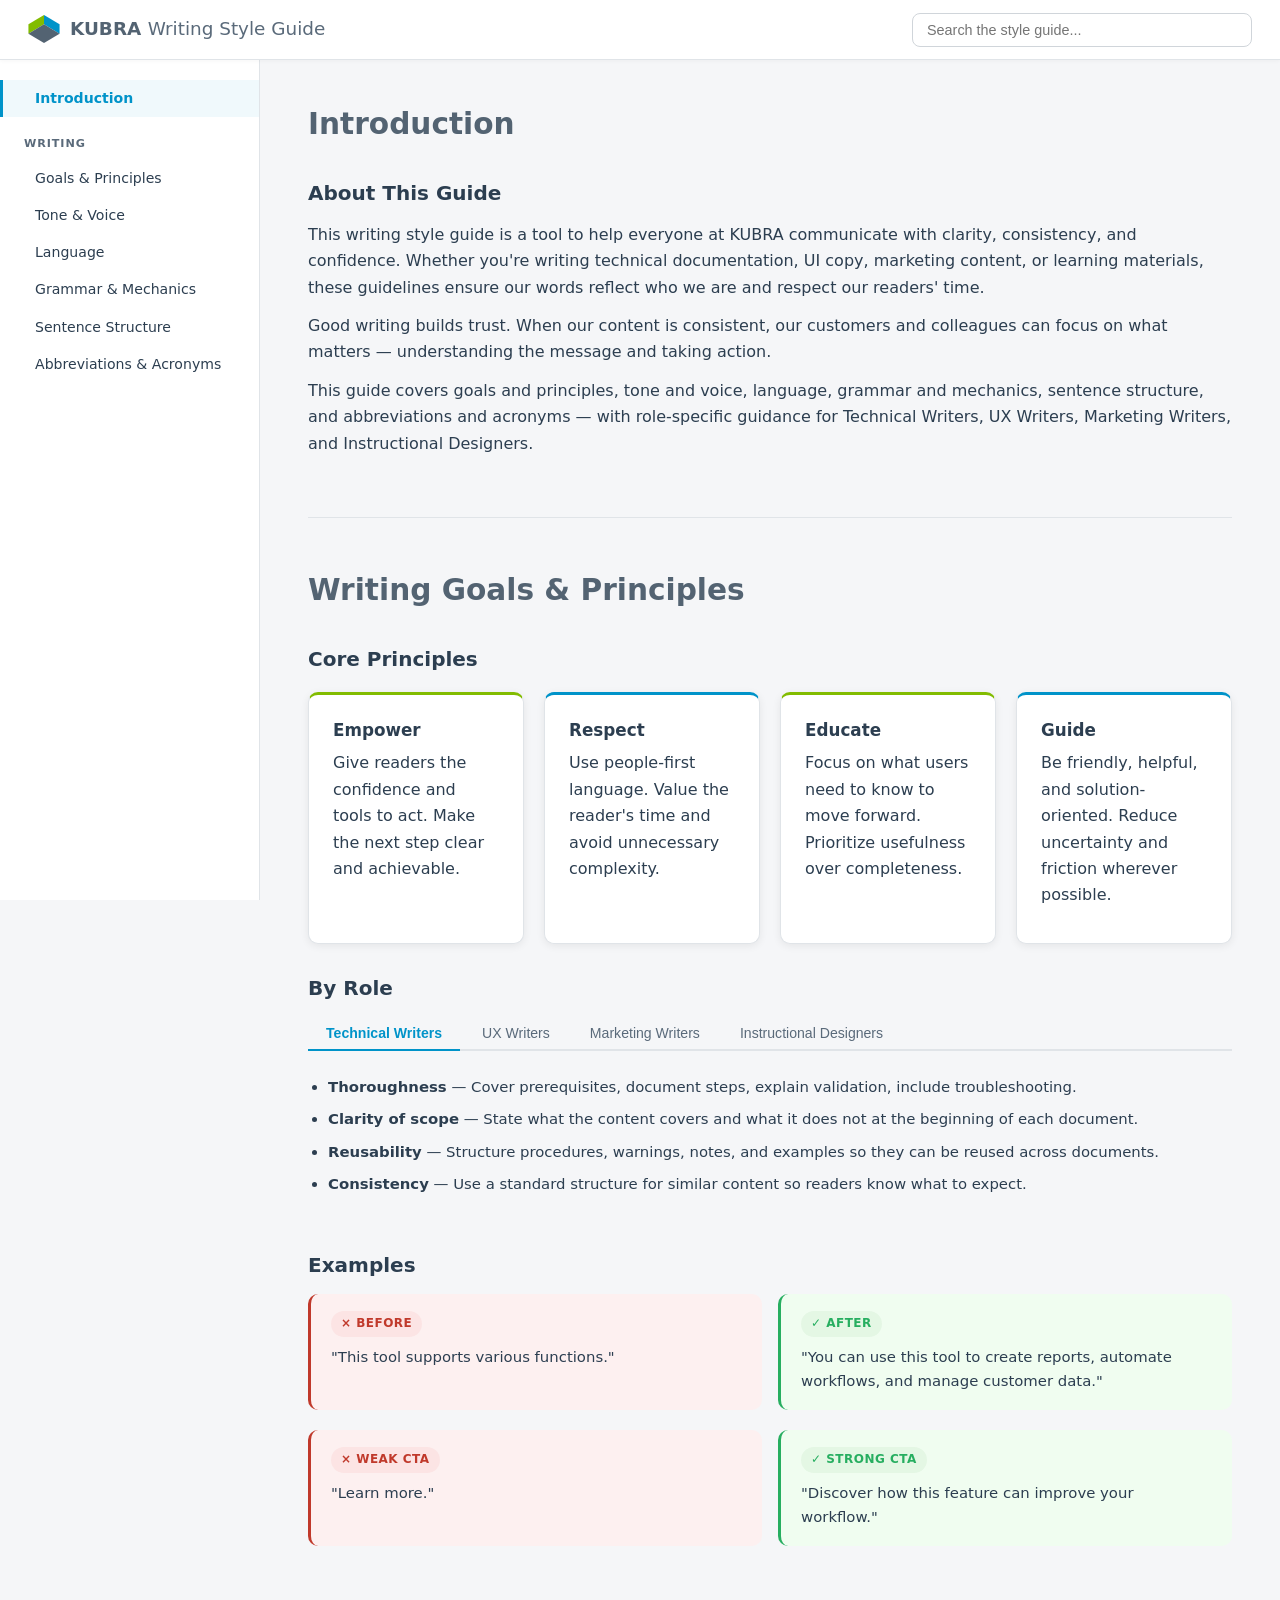
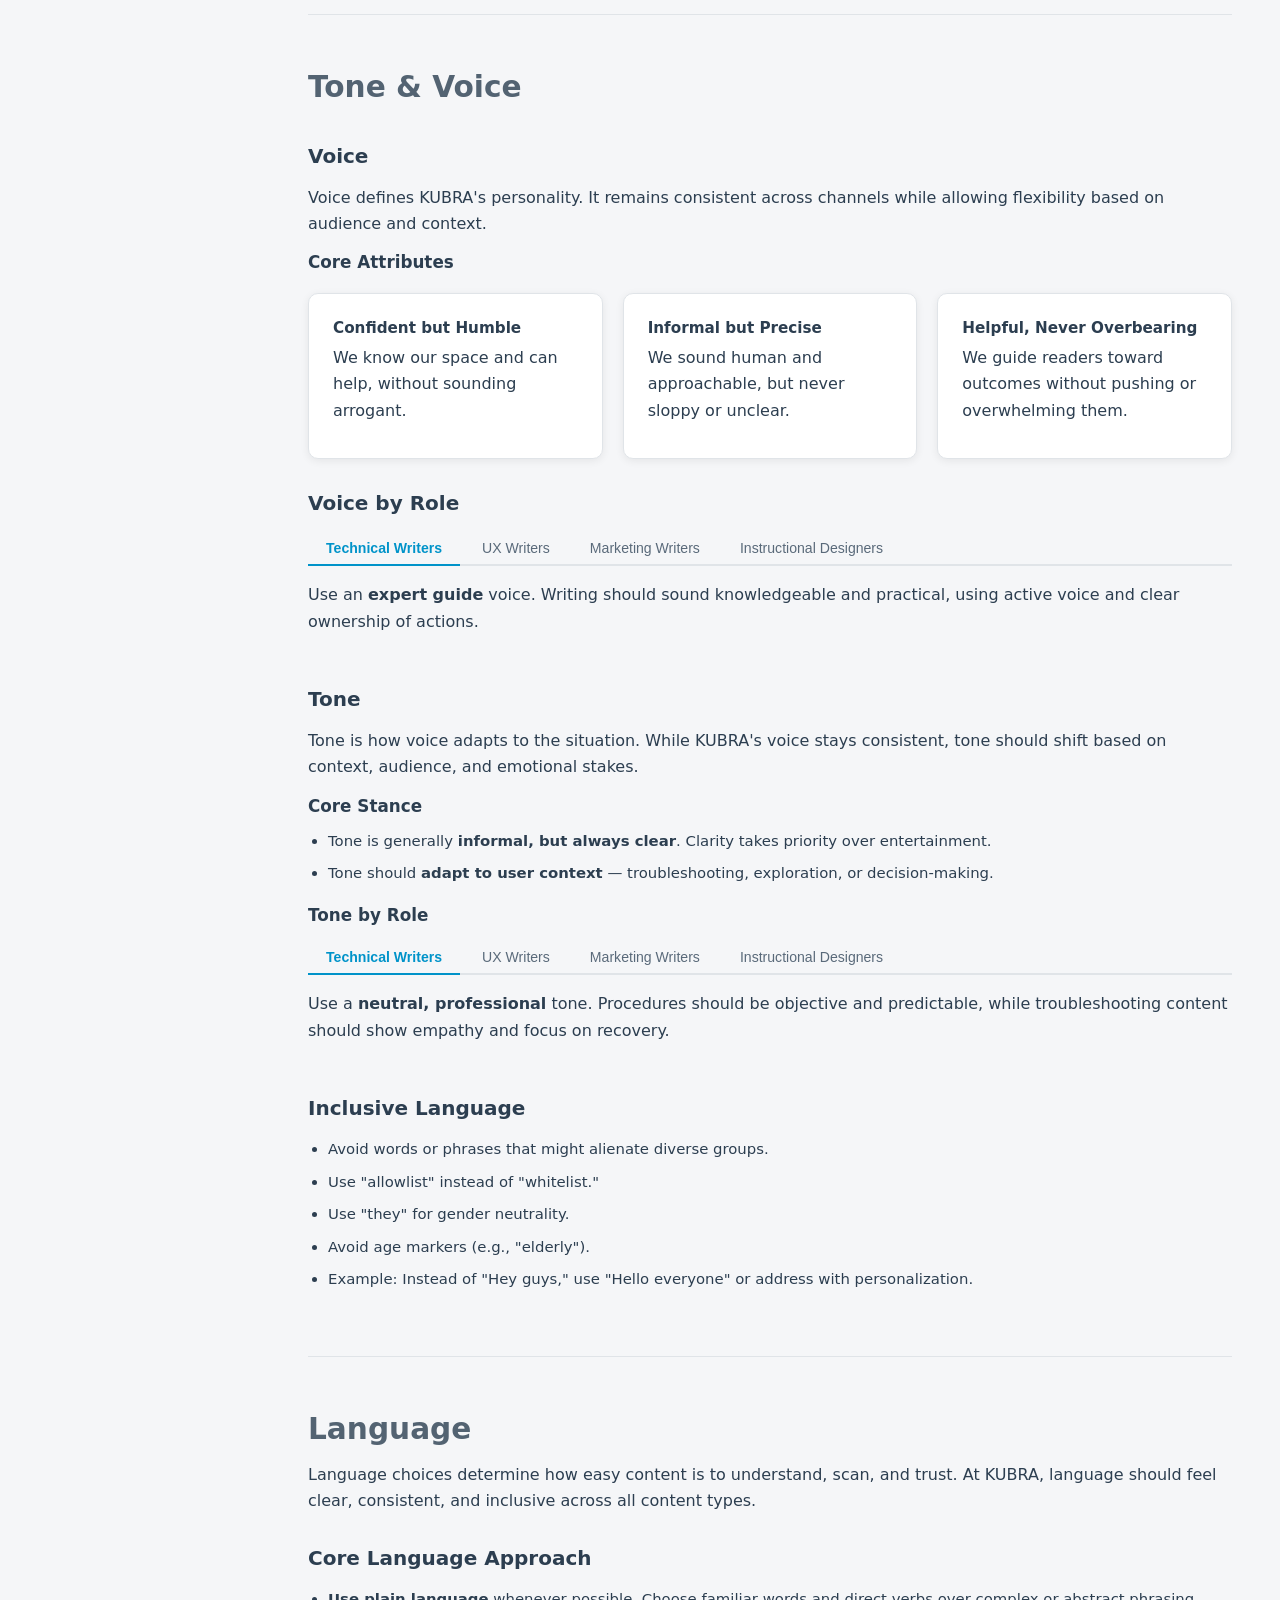
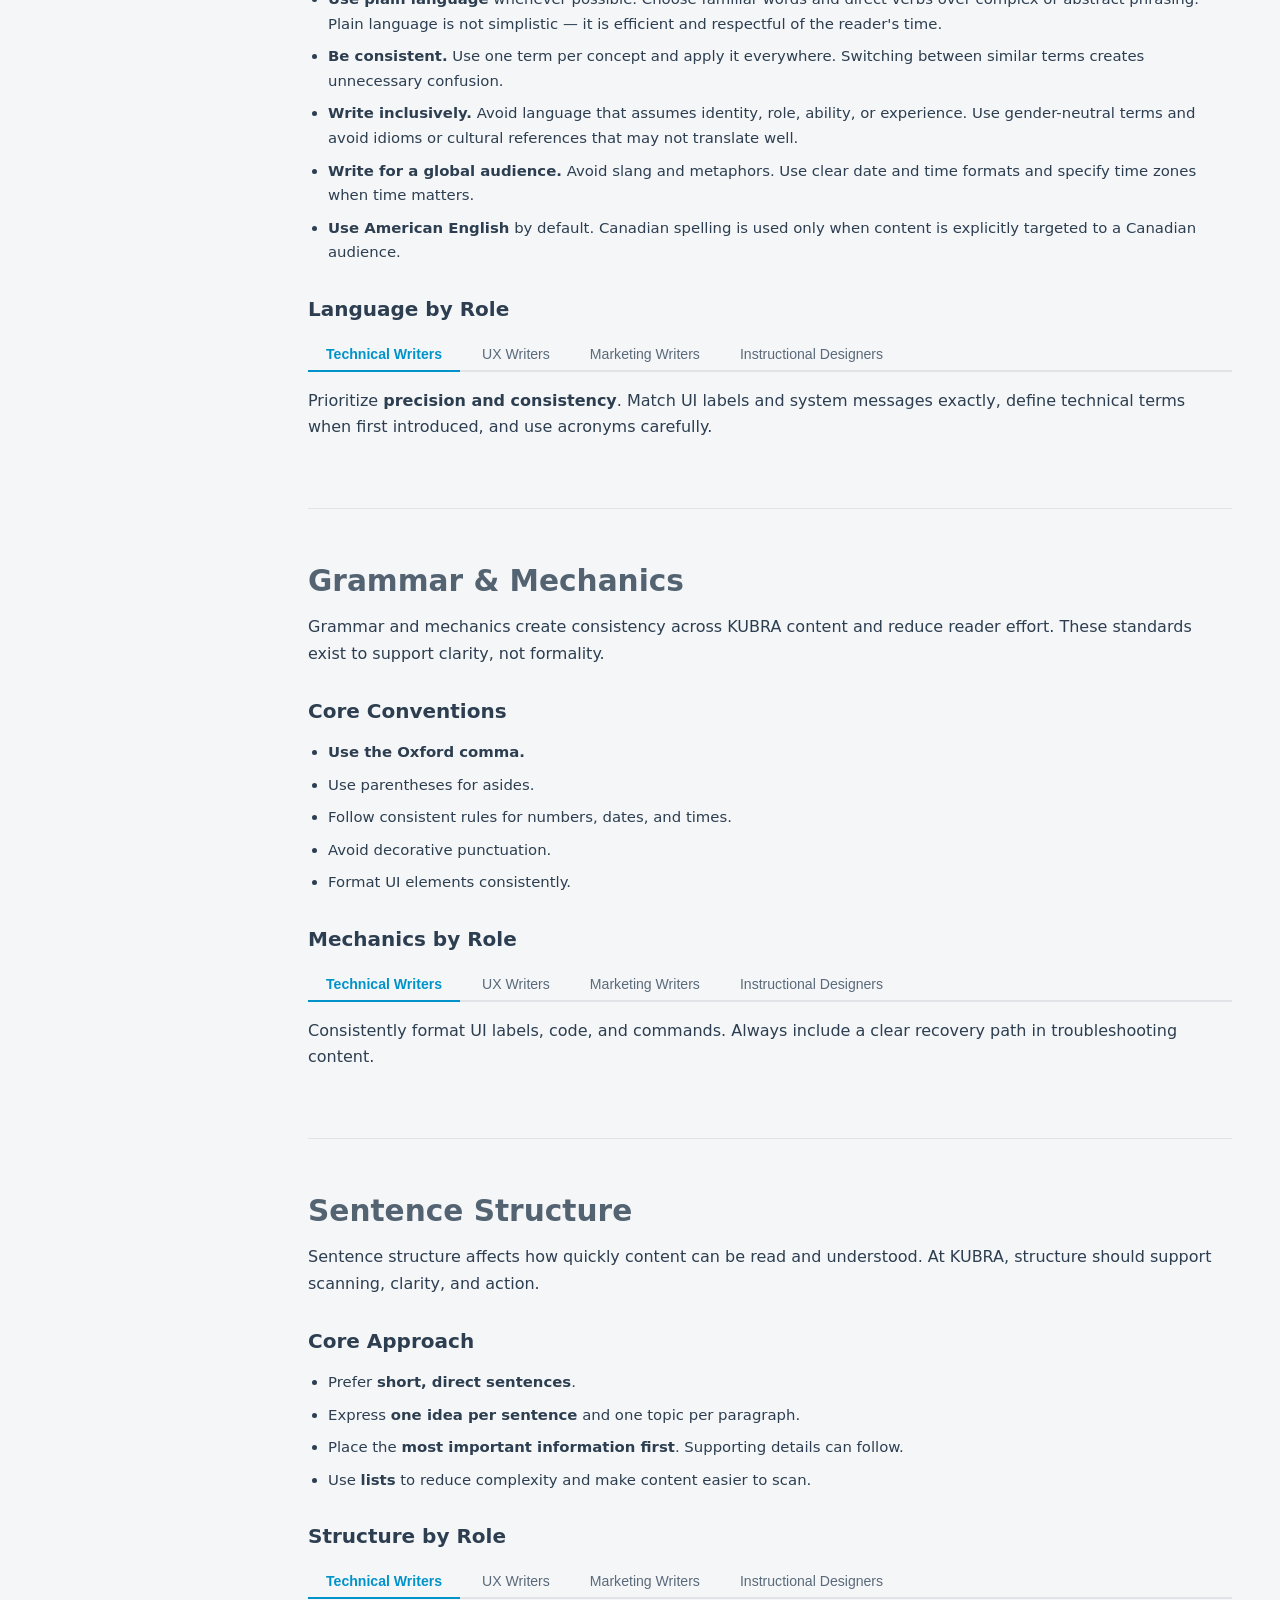
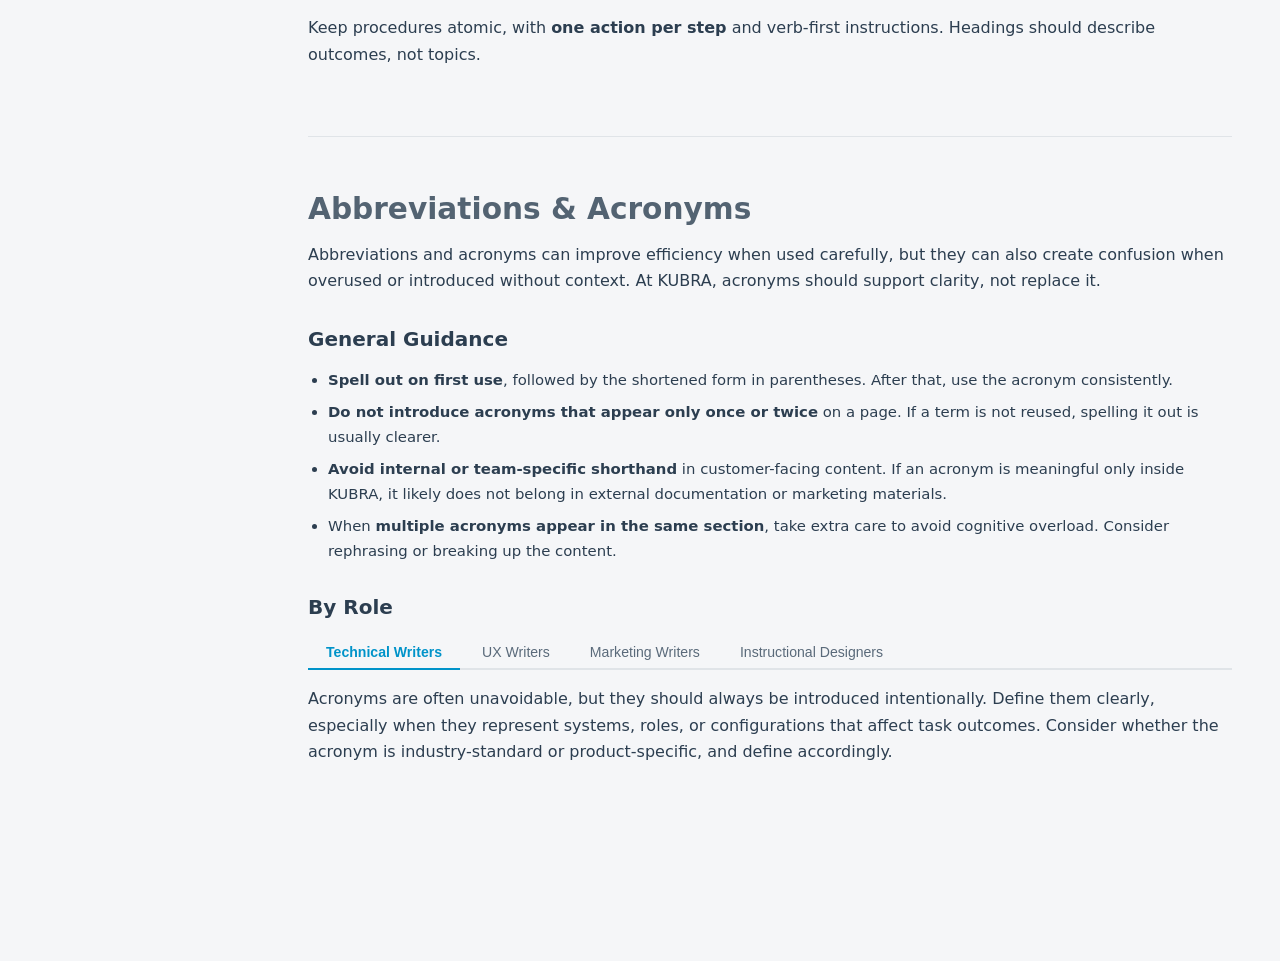
==== index.html @ d46f5bf5 "Rename final_index.html to index.html" ====
<!DOCTYPE html>
<html lang="en">
<head>
  <meta charset="UTF-8" />
  <meta name="viewport" content="width=device-width, initial-scale=1.0" />
  <title>KUBRA Writing Style Guide</title>
  <link rel="stylesheet" href="style.css" />
</head>
<body>
  <header class="top-bar">
    <div class="top-bar__logo">
      <svg viewBox="0 0 40 36" width="32" height="28" aria-hidden="true">
        <polygon points="20,0 0,12 0,24 20,12" fill="#82BC00"/>
        <polygon points="20,0 40,12 40,24 20,12" fill="#0093C9"/>
        <polygon points="20,12 0,24 20,36 40,24" fill="#536372"/>
      </svg>
      <span>KUBRA <em>Writing Style Guide</em></span>
    </div>
    <div class="top-bar__search">
      <input type="text" id="searchInput" placeholder="Search the style guide..." autocomplete="off" />
    </div>
  </header>
  <nav class="sidebar" id="sidebar">
    <ul>
      <li><a href="#introduction" class="nav-link active" data-section="introduction">Introduction</a></li>
      <li>
        <span class="nav-group-label">Writing</span>
        <ul>
          <li><a href="#writing-principles" class="nav-link" data-section="writing-principles">Goals &amp; Principles</a></li>
          <li><a href="#tone-voice" class="nav-link" data-section="tone-voice">Tone &amp; Voice</a></li>
          <li><a href="#language" class="nav-link" data-section="language">Language</a></li>
          <li><a href="#grammar" class="nav-link" data-section="grammar">Grammar &amp; Mechanics</a></li>
          <li><a href="#sentence-structure" class="nav-link" data-section="sentence-structure">Sentence Structure</a></li>
          <li><a href="#abbreviations" class="nav-link" data-section="abbreviations">Abbreviations &amp; Acronyms</a></li>
        </ul>
      </li>
    </ul>
  </nav>
  <main class="content" id="content">
    <section id="introduction" class="section">
      <h1>Introduction</h1>
      <h2>About This Guide</h2>
      <p>This writing style guide is a tool to help everyone at KUBRA communicate with clarity, consistency, and confidence. Whether you're writing technical documentation, UI copy, marketing content, or learning materials, these guidelines ensure our words reflect who we are and respect our readers' time.</p>
      <p>Good writing builds trust. When our content is consistent, our customers and colleagues can focus on what matters — understanding the message and taking action.</p>
      <p>This guide covers goals and principles, tone and voice, language, grammar and mechanics, sentence structure, and abbreviations and acronyms — with role-specific guidance for Technical Writers, UX Writers, Marketing Writers, and Instructional Designers.</p>
    </section>
    <section id="writing-principles" class="section">
      <h1>Writing Goals &amp; Principles</h1>
      <h2>Core Principles</h2>
      <div class="card-row card-row--quad">
        <div class="card card--accent-green"><h3>Empower</h3><p>Give readers the confidence and tools to act. Make the next step clear and achievable.</p></div>
        <div class="card card--accent-blue"><h3>Respect</h3><p>Use people-first language. Value the reader's time and avoid unnecessary complexity.</p></div>
        <div class="card card--accent-green"><h3>Educate</h3><p>Focus on what users need to know to move forward. Prioritize usefulness over completeness.</p></div>
        <div class="card card--accent-blue"><h3>Guide</h3><p>Be friendly, helpful, and solution-oriented. Reduce uncertainty and friction wherever possible.</p></div>
      </div>
      <h2>By Role</h2>
      <div class="role-tabs">
        <button class="role-tab active" data-role="tw-principles">Technical Writers</button>
        <button class="role-tab" data-role="ux-principles">UX Writers</button>
        <button class="role-tab" data-role="mktg-principles">Marketing Writers</button>
        <button class="role-tab" data-role="id-principles">Instructional Designers</button>
      </div>
      <div class="role-content" id="tw-principles"><ul class="styled-list"><li><strong>Thoroughness</strong> — Cover prerequisites, document steps, explain validation, include troubleshooting.</li><li><strong>Clarity of scope</strong> — State what the content covers and what it does not at the beginning of each document.</li><li><strong>Reusability</strong> — Structure procedures, warnings, notes, and examples so they can be reused across documents.</li><li><strong>Consistency</strong> — Use a standard structure for similar content so readers know what to expect.</li></ul></div>
      <div class="role-content hidden" id="ux-principles"><ul class="styled-list"><li><strong>Microcopy focus</strong> — Every label, tooltip, and message should help users understand what to do next.</li><li><strong>Context awareness</strong> — Reflect the current UI state and user progress in system messages.</li><li><strong>Brevity</strong> — Keep copy short and focused, especially in constrained spaces.</li><li><strong>Predictive assistance</strong> — Anticipate common questions and address them before they interrupt the flow.</li></ul></div>
      <div class="role-content hidden" id="mktg-principles"><ul class="styled-list"><li><strong>Benefit-first messaging</strong> — Lead with outcomes and value, not features.</li><li><strong>Audience awareness</strong> — Tailor language to the reader's role, goals, and stage in the journey.</li><li><strong>Credibility</strong> — Support claims with examples, data, or customer outcomes.</li><li><strong>Clear calls to action</strong> — Make the next step obvious and easy to take.</li></ul></div>
      <div class="role-content hidden" id="id-principles"><ul class="styled-list"><li><strong>Learning objectives</strong> — Clearly state what learners will be able to do by the end of a section or module.</li><li><strong>Scaffolded learning</strong> — Introduce concepts gradually and build through guided practice.</li><li><strong>Engagement</strong> — Reinforce learning with activities, scenarios, or reflection.</li><li><strong>Accessibility</strong> — Design content that supports different learning styles and abilities.</li></ul></div>
      <h2>Examples</h2>
      <div class="example-block"><div class="example example--dont"><span class="badge badge--dont">× Before</span><p>"This tool supports various functions."</p></div><div class="example example--do"><span class="badge badge--do">✓ After</span><p>"You can use this tool to create reports, automate workflows, and manage customer data."</p></div></div>
      <div class="example-block"><div class="example example--dont"><span class="badge badge--dont">× Weak CTA</span><p>"Learn more."</p></div><div class="example example--do"><span class="badge badge--do">✓ Strong CTA</span><p>"Discover how this feature can improve your workflow."</p></div></div>
    </section>
    <section id="tone-voice" class="section">
      <h1>Tone &amp; Voice</h1>
      <h2>Voice</h2>
      <p>Voice defines KUBRA's personality. It remains consistent across channels while allowing flexibility based on audience and context.</p>
      <h3>Core Attributes</h3>
      <div class="card-row card-row--triple">
        <div class="card"><h4>Confident but Humble</h4><p>We know our space and can help, without sounding arrogant.</p></div>
        <div class="card"><h4>Informal but Precise</h4><p>We sound human and approachable, but never sloppy or unclear.</p></div>
        <div class="card"><h4>Helpful, Never Overbearing</h4><p>We guide readers toward outcomes without pushing or overwhelming them.</p></div>
      </div>
      <h2>Voice by Role</h2>
      <div class="role-tabs">
        <button class="role-tab active" data-role="tw-voice">Technical Writers</button>
        <button class="role-tab" data-role="ux-voice">UX Writers</button>
        <button class="role-tab" data-role="mktg-voice">Marketing Writers</button>
        <button class="role-tab" data-role="id-voice">Instructional Designers</button>
      </div>
      <div class="role-content" id="tw-voice"><p>Use an <strong>expert guide</strong> voice. Writing should sound knowledgeable and practical, using active voice and clear ownership of actions.</p></div>
      <div class="role-content hidden" id="ux-voice"><p>Act as a <strong>friendly companion</strong> in the interface. Writing should feel conversational, supportive, and focused on helping users move forward.</p></div>
      <div class="role-content hidden" id="mktg-voice"><p>Act as <strong>brand ambassadors</strong>. Writing should reflect KUBRA's energy and confidence while staying grounded in real customer needs and outcomes.</p></div>
      <div class="role-content hidden" id="id-voice"><p>Act as <strong>encouraging coaches</strong>. Writing should build confidence, normalize challenge, and help learners feel capable as they progress.</p></div>
      <h2>Tone</h2>
      <p>Tone is how voice adapts to the situation. While KUBRA's voice stays consistent, tone should shift based on context, audience, and emotional stakes.</p>
      <h3>Core Stance</h3>
      <ul class="styled-list">
        <li>Tone is generally <strong>informal, but always clear</strong>. Clarity takes priority over entertainment.</li>
        <li>Tone should <strong>adapt to user context</strong> — troubleshooting, exploration, or decision-making.</li>
      </ul>
      <h3>Tone by Role</h3>
      <div class="role-tabs">
        <button class="role-tab active" data-role="tw-tone">Technical Writers</button>
        <button class="role-tab" data-role="ux-tone">UX Writers</button>
        <button class="role-tab" data-role="mktg-tone">Marketing Writers</button>
        <button class="role-tab" data-role="id-tone">Instructional Designers</button>
      </div>
      <div class="role-content" id="tw-tone"><p>Use a <strong>neutral, professional</strong> tone. Procedures should be objective and predictable, while troubleshooting content should show empathy and focus on recovery.</p></div>
      <div class="role-content hidden" id="ux-tone"><p>Use a <strong>conversational</strong> tone in normal flows, a <strong>calm and reassuring</strong> tone in error states, and a <strong>brief, positive</strong> tone in success messages.</p></div>
      <div class="role-content hidden" id="mktg-tone"><p>Vary tone by content type. Blogs, social posts, and most emails are <strong>informal and approachable</strong>. White papers are more <strong>formal and focused on thought leadership</strong>. Case studies are <strong>factual and client-approved</strong>. Press releases are <strong>concise, factual, and energetic</strong>.</p></div>
      <div class="role-content hidden" id="id-tone"><p>Use a <strong>supportive and motivational</strong> tone. Learning content should feel encouraging, while assessments should be clear and direct.</p><p><em>Example:</em> "Great start! Let's move on to more advanced techniques."</p></div>
      <h2>Inclusive Language</h2>
      <ul class="styled-list">
        <li>Avoid words or phrases that might alienate diverse groups.</li>
        <li>Use "allowlist" instead of "whitelist."</li>
        <li>Use "they" for gender neutrality.</li>
        <li>Avoid age markers (e.g., "elderly").</li>
        <li>Example: Instead of "Hey guys," use "Hello everyone" or address with personalization.</li>
      </ul>
    </section>
    <section id="language" class="section">
      <h1>Language</h1>
      <p>Language choices determine how easy content is to understand, scan, and trust. At KUBRA, language should feel clear, consistent, and inclusive across all content types.</p>
      <h2>Core Language Approach</h2>
      <ul class="styled-list">
        <li><strong>Use plain language</strong> whenever possible. Choose familiar words and direct verbs over complex or abstract phrasing. Plain language is not simplistic — it is efficient and respectful of the reader's time.</li>
        <li><strong>Be consistent.</strong> Use one term per concept and apply it everywhere. Switching between similar terms creates unnecessary confusion.</li>
        <li><strong>Write inclusively.</strong> Avoid language that assumes identity, role, ability, or experience. Use gender-neutral terms and avoid idioms or cultural references that may not translate well.</li>
        <li><strong>Write for a global audience.</strong> Avoid slang and metaphors. Use clear date and time formats and specify time zones when time matters.</li>
        <li><strong>Use American English</strong> by default. Canadian spelling is used only when content is explicitly targeted to a Canadian audience.</li>
      </ul>
      <h2>Language by Role</h2>
      <div class="role-tabs">
        <button class="role-tab active" data-role="tw-lang">Technical Writers</button>
        <button class="role-tab" data-role="ux-lang">UX Writers</button>
        <button class="role-tab" data-role="mktg-lang">Marketing Writers</button>
        <button class="role-tab" data-role="id-lang">Instructional Designers</button>
      </div>
      <div class="role-content" id="tw-lang"><p>Prioritize <strong>precision and consistency</strong>. Match UI labels and system messages exactly, define technical terms when first introduced, and use acronyms carefully.</p></div>
      <div class="role-content hidden" id="ux-lang"><p>Mirror how users <strong>think and speak</strong>. Use familiar language, clear action verbs, and concise phrasing that supports quick decision-making in the interface.</p></div>
      <div class="role-content hidden" id="mktg-lang"><p>Translate product capabilities into <strong>customer value</strong>. Language should be conversational, accurate, and empathetic — avoiding hype or unsupported claims.</p></div>
      <div class="role-content hidden" id="id-lang"><p>Use <strong>learner-centered language</strong>. Address learners directly, use consistent instructional verbs, and reinforce terminology through repetition and practice.</p></div>
    </section>
    <section id="grammar" class="section">
      <h1>Grammar &amp; Mechanics</h1>
      <p>Grammar and mechanics create consistency across KUBRA content and reduce reader effort. These standards exist to support clarity, not formality.</p>
      <h2>Core Conventions</h2>
      <ul class="styled-list">
        <li><strong>Use the Oxford comma.</strong></li>
        <li>Use parentheses for asides.</li>
        <li>Follow consistent rules for numbers, dates, and times.</li>
        <li>Avoid decorative punctuation.</li>
        <li>Format UI elements consistently.</li>
      </ul>
      <h2>Mechanics by Role</h2>
      <div class="role-tabs">
        <button class="role-tab active" data-role="tw-grammar">Technical Writers</button>
        <button class="role-tab" data-role="ux-grammar">UX Writers</button>
        <button class="role-tab" data-role="mktg-grammar">Marketing Writers</button>
        <button class="role-tab" data-role="id-grammar">Instructional Designers</button>
      </div>
      <div class="role-content" id="tw-grammar"><p>Consistently format UI labels, code, and commands. Always include a clear recovery path in troubleshooting content.</p></div>
      <div class="role-content hidden" id="ux-grammar"><p>Use sentence case for UI text, keep punctuation minimal, and maintain consistent message patterns across similar interactions.</p></div>
      <div class="role-content hidden" id="mktg-grammar"><p>Optimize mechanics for readability and scanning, using numerals and formatting where they improve clarity.</p></div>
      <div class="role-content hidden" id="id-grammar"><p>Use consistent labeling for modules and activities, parallel structure in objectives, and clear, supportive feedback.</p></div>
    </section>
    <section id="sentence-structure" class="section">
      <h1>Sentence Structure</h1>
      <p>Sentence structure affects how quickly content can be read and understood. At KUBRA, structure should support scanning, clarity, and action.</p>
      <h2>Core Approach</h2>
      <ul class="styled-list">
        <li>Prefer <strong>short, direct sentences</strong>.</li>
        <li>Express <strong>one idea per sentence</strong> and one topic per paragraph.</li>
        <li>Place the <strong>most important information first</strong>. Supporting details can follow.</li>
        <li>Use <strong>lists</strong> to reduce complexity and make content easier to scan.</li>
      </ul>
      <h2>Structure by Role</h2>
      <div class="role-tabs">
        <button class="role-tab active" data-role="tw-sentence">Technical Writers</button>
        <button class="role-tab" data-role="ux-sentence">UX Writers</button>
        <button class="role-tab" data-role="mktg-sentence">Marketing Writers</button>
        <button class="role-tab" data-role="id-sentence">Instructional Designers</button>
      </div>
      <div class="role-content" id="tw-sentence"><p>Keep procedures atomic, with <strong>one action per step</strong> and verb-first instructions. Headings should describe outcomes, not topics.</p></div>
      <div class="role-content hidden" id="ux-sentence"><p>Keep labels and messages short. <strong>Sentence fragments are acceptable</strong> when context makes meaning clear.</p></div>
      <div class="role-content hidden" id="mktg-sentence"><p>Favor <strong>short sentences, clear subheadings, and white space</strong>. Dense paragraphs should be avoided.</p></div>
      <div class="role-content hidden" id="id-sentence"><p>Introduce a concept briefly, then move quickly into application. <strong>Instructions and explanations should be clearly separated.</strong></p></div>
    </section>
    <section id="abbreviations" class="section">
      <h1>Abbreviations &amp; Acronyms</h1>
      <p>Abbreviations and acronyms can improve efficiency when used carefully, but they can also create confusion when overused or introduced without context. At KUBRA, acronyms should support clarity, not replace it.</p>
      <h2>General Guidance</h2>
      <ul class="styled-list">
        <li><strong>Spell out on first use</strong>, followed by the shortened form in parentheses. After that, use the acronym consistently.</li>
        <li><strong>Do not introduce acronyms that appear only once or twice</strong> on a page. If a term is not reused, spelling it out is usually clearer.</li>
        <li><strong>Avoid internal or team-specific shorthand</strong> in customer-facing content. If an acronym is meaningful only inside KUBRA, it likely does not belong in external documentation or marketing materials.</li>
        <li>When <strong>multiple acronyms appear in the same section</strong>, take extra care to avoid cognitive overload. Consider rephrasing or breaking up the content.</li>
      </ul>
      <h2>By Role</h2>
      <div class="role-tabs">
        <button class="role-tab active" data-role="tw-abbr">Technical Writers</button>
        <button class="role-tab" data-role="ux-abbr">UX Writers</button>
        <button class="role-tab" data-role="mktg-abbr">Marketing Writers</button>
        <button class="role-tab" data-role="id-abbr">Instructional Designers</button>
      </div>
      <div class="role-content" id="tw-abbr"><p>Acronyms are often unavoidable, but they should always be introduced intentionally. Define them clearly, especially when they represent systems, roles, or configurations that affect task outcomes. Consider whether the acronym is industry-standard or product-specific, and define accordingly.</p></div>
      <div class="role-content hidden" id="ux-abbr"><p>Avoid acronyms in UI text whenever possible. Short interface copy should prioritize immediate understanding. Acronyms may be appropriate in tables, advanced settings, or constrained spaces only when the audience is familiar with them.</p></div>
      <div class="role-content hidden" id="mktg-abbr"><p>Use acronyms sparingly and only when they are well known to the intended audience. When in doubt, spell it out. Acronyms should never make messaging feel exclusive or overly technical.</p></div>
      <div class="role-content hidden" id="id-abbr"><p>Introduce acronyms early in a course and reinforce them consistently. Avoid introducing multiple new acronyms at once. If learners must remember an acronym, ensure it is reused in activities and assessments.</p></div>
    </section>
    <div id="noResults" class="no-results hidden">
      <svg width="48" height="48" viewBox="0 0 24 24" fill="none" stroke="#536372" stroke-width="1.5"><circle cx="11" cy="11" r="8"/><line x1="21" y1="21" x2="16.65" y2="16.65"/></svg>
      <p>No sections match your search. Try a different keyword.</p>
    </div>
  </main>
  <button class="back-to-top" id="backToTop" title="Back to top" aria-label="Back to top">↑</button>
  <script src="script.js"></script>
</body>
</html>
---- style.css ----
/* ===================================================
   KUBRA Style Guide — style.css
   =================================================== */

/* ---------- Reset & Base ---------- */
*, *::before, *::after { box-sizing: border-box; margin: 0; padding: 0; }

:root {
  --green:  #82BC00;
  --blue:   #0093C9;
  --gray:   #536372;
  --orange: #EF7622;
  --yellow: #FFC627;
  --lt-gray:#CAC8C8;
  --bg:     #f5f6f8;
  --card-bg:#ffffff;
  --text:   #2c3e50;
  --text-light: #5a6a7a;
  --sidebar-w: 260px;
  --topbar-h:  60px;
  --radius: 10px;
  --shadow: 0 2px 8px rgba(0,0,0,.07);
  --transition: .25s ease;
}

html { scroll-behavior: smooth; scroll-padding-top: calc(var(--topbar-h) + 24px); }

body {
  font-family: 'Segoe UI', system-ui, -apple-system, Arial, sans-serif;
  color: var(--text);
  background: var(--bg);
  line-height: 1.65;
  -webkit-font-smoothing: antialiased;
}

a { color: var(--blue); text-decoration: none; }
a:hover { text-decoration: underline; }

/* ---------- Top Bar ---------- */
.top-bar {
  position: fixed; top: 0; left: 0; right: 0;
  height: var(--topbar-h);
  background: #fff;
  display: flex; align-items: center; justify-content: space-between;
  padding: 0 28px;
  border-bottom: 1px solid #e0e4e8;
  z-index: 100;
  box-shadow: 0 1px 4px rgba(0,0,0,.04);
}

.top-bar__logo {
  display: flex; align-items: center; gap: 10px;
  font-size: 1.15rem; font-weight: 600; color: var(--gray);
  white-space: nowrap;
}
.top-bar__logo em { font-style: normal; font-weight: 400; color: var(--text-light); }
.top-bar__logo svg { flex-shrink: 0; }

.top-bar__search { max-width: 340px; width: 100%; }
.top-bar__search input {
  width: 100%; padding: 8px 14px;
  border: 1px solid #d0d5da; border-radius: 8px;
  font-size: .9rem; outline: none;
  transition: border-color var(--transition), box-shadow var(--transition);
}
.top-bar__search input:focus {
  border-color: var(--blue);
  box-shadow: 0 0 0 3px rgba(0,147,201,.15);
}

/* ---------- Sidebar ---------- */
.sidebar {
  position: fixed; top: var(--topbar-h); left: 0; bottom: 0;
  width: var(--sidebar-w);
  background: #fff;
  border-right: 1px solid #e0e4e8;
  overflow-y: auto;
  padding: 20px 0;
  z-index: 90;
}

.sidebar ul { list-style: none; }
.sidebar > ul > li { margin-bottom: 4px; }

.nav-group-label {
  display: block;
  padding: 14px 24px 6px;
  font-size: .7rem; font-weight: 700;
  text-transform: uppercase; letter-spacing: .08em;
  color: var(--text-light);
}

.nav-link {
  display: block;
  padding: 7px 24px 7px 32px;
  font-size: .88rem;
  color: var(--text);
  border-left: 3px solid transparent;
  transition: background var(--transition), border-color var(--transition), color var(--transition);
}
.nav-link:hover { background: #f0f2f5; text-decoration: none; }
.nav-link.active {
  color: var(--blue);
  border-left-color: var(--blue);
  background: rgba(0,147,201,.06);
  font-weight: 600;
}

/* ---------- Main Content ---------- */
.content {
  margin-left: var(--sidebar-w);
  margin-top: var(--topbar-h);
  padding: 40px 48px 80px;
  max-width: 1060px;
}

.section {
  padding-bottom: 48px;
  margin-bottom: 48px;
  border-bottom: 1px solid #e0e4e8;
  animation: fadeUp .4s ease both;
}
.section:last-of-type { border-bottom: none; }

@keyframes fadeUp {
  from { opacity: 0; transform: translateY(12px); }
  to   { opacity: 1; transform: translateY(0); }
}

h1 { font-size: 1.85rem; font-weight: 700; margin-bottom: 8px; color: var(--gray); }
h2 { font-size: 1.25rem; font-weight: 600; margin: 28px 0 12px; color: var(--text); }
h3 { font-size: 1.05rem; font-weight: 600; margin-bottom: 6px; }
h4 { font-size: .95rem; font-weight: 600; margin-bottom: 4px; }
p  { margin-bottom: 12px; }

/* ---------- Cards ---------- */
.card-row {
  display: grid;
  grid-template-columns: repeat(2, 1fr);
  gap: 20px;
  margin: 16px 0 24px;
}
.card-row--triple { grid-template-columns: repeat(3, 1fr); }
.card-row--quad   { grid-template-columns: repeat(4, 1fr); }

.card {
  background: var(--card-bg);
  border: 1px solid #e0e4e8;
  border-radius: var(--radius);
  padding: 22px 24px;
  box-shadow: var(--shadow);
  transition: transform var(--transition), box-shadow var(--transition);
}
.card:hover { transform: translateY(-2px); box-shadow: 0 6px 18px rgba(0,0,0,.09); }

.card--accent-green { border-top: 3px solid var(--green); }
.card--accent-blue  { border-top: 3px solid var(--blue); }

/* ---------- Swatch Strip ---------- */
.swatch-strip { display: flex; gap: 6px; margin-bottom: 12px; }
.swatch {
  width: 28px; height: 28px;
  border-radius: 6px;
  display: inline-block;
}

/* ---------- Color Palette ---------- */
.color-grid {
  display: grid;
  grid-template-columns: repeat(3, 1fr);
  gap: 20px;
  margin: 16px 0 24px;
}
.color-card {
  border-radius: var(--radius);
  padding: 24px;
  color: #fff;
  min-height: 170px;
  display: flex; flex-direction: column; justify-content: space-between;
  box-shadow: var(--shadow);
  transition: transform var(--transition);
}
.color-card:hover { transform: translateY(-2px); }
.color-card__name { font-size: 1.1rem; font-weight: 700; margin-bottom: 12px; }
.color-card__details { display: flex; flex-direction: column; gap: 2px; font-size: .82rem; opacity: .92; }

/* ---------- Do / Don't ---------- */
.do-dont-grid {
  display: grid;
  grid-template-columns: repeat(3, 1fr);
  gap: 16px;
  margin: 16px 0;
}
.dont-card {
  background: #fff;
  border: 1px solid #e0e4e8;
  border-radius: var(--radius);
  padding: 18px 20px;
  box-shadow: var(--shadow);
}
.dont-card p { margin: 8px 0 0; font-size: .92rem; }

/* ---------- Badges ---------- */
.badge {
  display: inline-block;
  padding: 3px 10px;
  border-radius: 20px;
  font-size: .75rem;
  font-weight: 700;
  text-transform: uppercase;
  letter-spacing: .04em;
}
.badge--dont    { background: #fce4e4; color: #c0392b; }
.badge--do      { background: #e4f7e4; color: #27ae60; }
.badge--primary { background: var(--green); color: #fff; }
.badge--secondary { background: var(--blue); color: #fff; }

/* ---------- Example Blocks ---------- */
.example-block {
  display: grid;
  grid-template-columns: 1fr 1fr;
  gap: 16px;
  margin: 12px 0 20px;
}
.example {
  padding: 16px 20px;
  border-radius: var(--radius);
  font-size: .93rem;
}
.example--dont { background: #fdf0f0; border-left: 3px solid #c0392b; }
.example--do   { background: #f0fdf0; border-left: 3px solid #27ae60; }
.example p { margin: 8px 0 0; }

/* ---------- Role Tabs ---------- */
.role-tabs {
  display: flex; gap: 4px;
  margin: 12px 0 0;
  border-bottom: 2px solid #e0e4e8;
  padding-bottom: 0;
}
.role-tab {
  padding: 8px 18px;
  border: none;
  background: none;
  font-size: .88rem;
  font-weight: 500;
  color: var(--text-light);
  cursor: pointer;
  border-bottom: 2px solid transparent;
  margin-bottom: -2px;
  transition: color var(--transition), border-color var(--transition);
}
.role-tab:hover { color: var(--blue); }
.role-tab.active {
  color: var(--blue);
  border-bottom-color: var(--blue);
  font-weight: 600;
}

.role-content {
  padding: 16px 0 8px;
  animation: fadeUp .3s ease both;
}
.role-content.hidden { display: none; }

/* ---------- Callouts ---------- */
.callout {
  padding: 16px 20px;
  border-radius: var(--radius);
  margin: 16px 0;
  font-size: .93rem;
}
.callout--warning { background: #fff8e1; border-left: 4px solid var(--orange); }
.callout--info    { background: #e8f4fd; border-left: 4px solid var(--blue); }

/* ---------- Styled List ---------- */
.styled-list { padding-left: 20px; margin: 8px 0 16px; }
.styled-list li { margin-bottom: 8px; font-size: .93rem; }

/* ---------- Big Number ---------- */
.big-number { font-size: 2.4rem; font-weight: 700; color: var(--blue); margin: 8px 0; }

/* ---------- Font Sample ---------- */
.font-sample {
  font-size: .85rem;
  line-height: 1.5;
  color: var(--text-light);
  letter-spacing: .02em;
  margin-bottom: 14px;
}

/* ---------- No Results ---------- */
.no-results {
  text-align: center;
  padding: 60px 20px;
  color: var(--text-light);
}
.no-results svg { margin-bottom: 12px; opacity: .5; }
.no-results.hidden { display: none; }

/* ---------- Back to Top ---------- */
.back-to-top {
  position: fixed; bottom: 28px; right: 28px;
  width: 44px; height: 44px;
  border-radius: 50%;
  border: none;
  background: var(--blue);
  color: #fff;
  font-size: 1.3rem;
  cursor: pointer;
  box-shadow: 0 4px 12px rgba(0,0,0,.15);
  opacity: 0; pointer-events: none;
  transition: opacity var(--transition), transform var(--transition);
  z-index: 80;
}
.back-to-top.visible { opacity: 1; pointer-events: auto; }
.back-to-top:hover { transform: translateY(-2px); }

/* ---------- Responsive ---------- */
@media (max-width: 1100px) {
  .card-row--quad { grid-template-columns: repeat(2, 1fr); }
  .do-dont-grid   { grid-template-columns: repeat(2, 1fr); }
}

@media (max-width: 860px) {
  .sidebar { display: none; }
  .content { margin-left: 0; padding: 28px 20px 60px; }
  .card-row, .card-row--triple, .card-row--quad { grid-template-columns: 1fr; }
  .color-grid { grid-template-columns: 1fr 1fr; }
  .do-dont-grid { grid-template-columns: 1fr; }
  .example-block { grid-template-columns: 1fr; }
}

@media (max-width: 520px) {
  .top-bar { padding: 0 14px; }
  .top-bar__logo span { font-size: .95rem; }
  .color-grid { grid-template-columns: 1fr; }
}
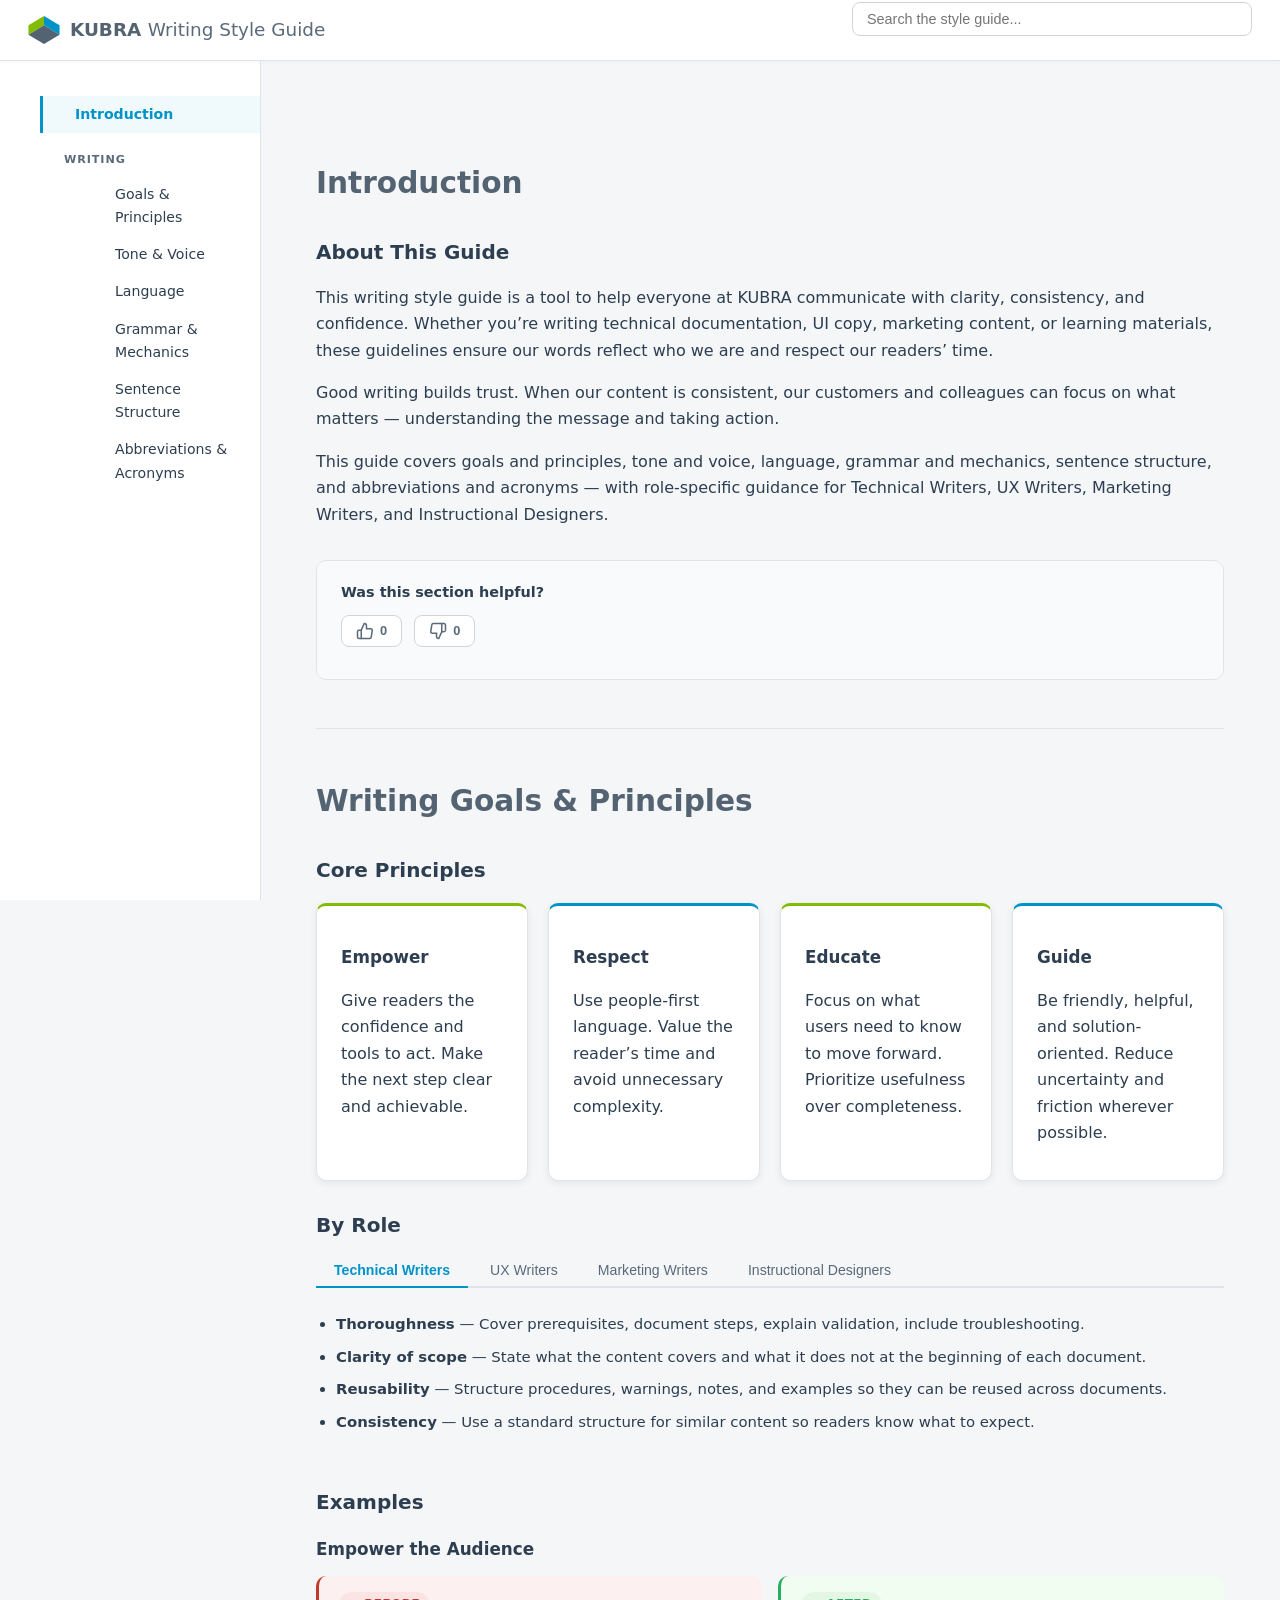
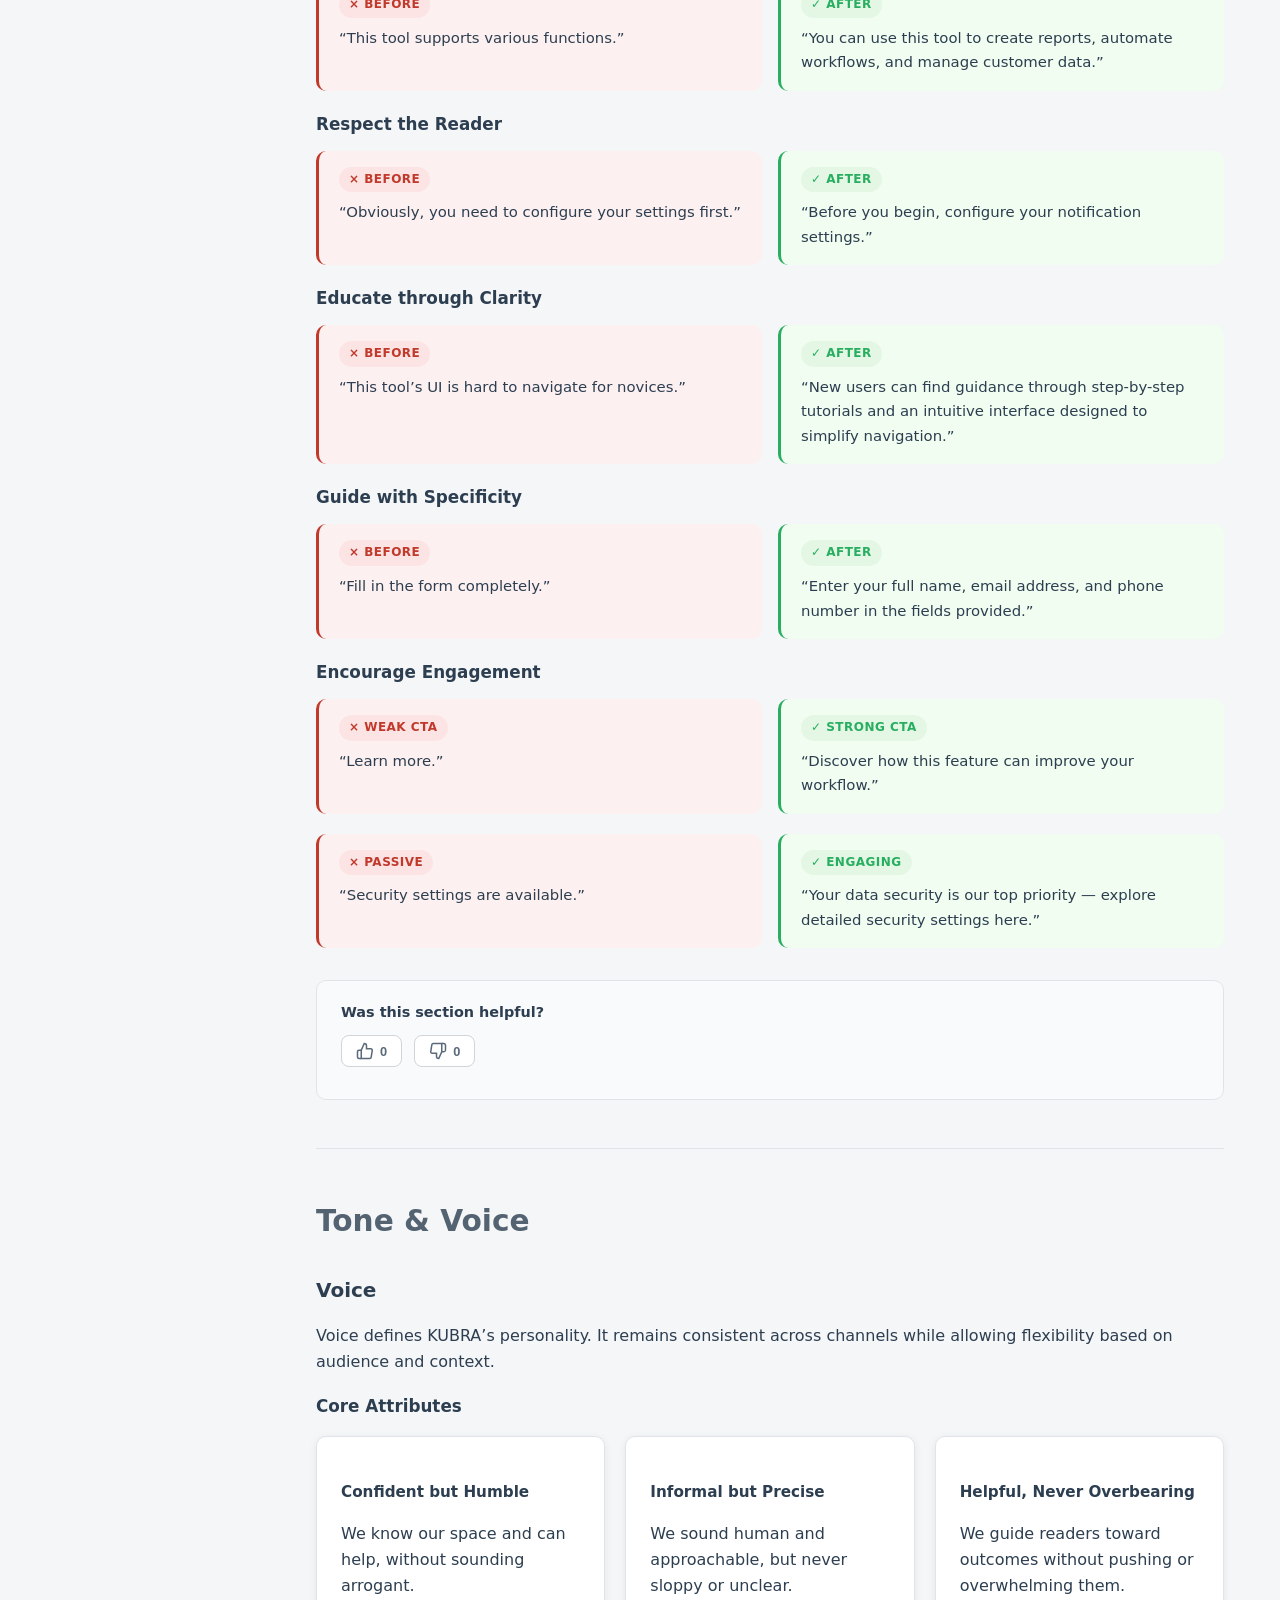
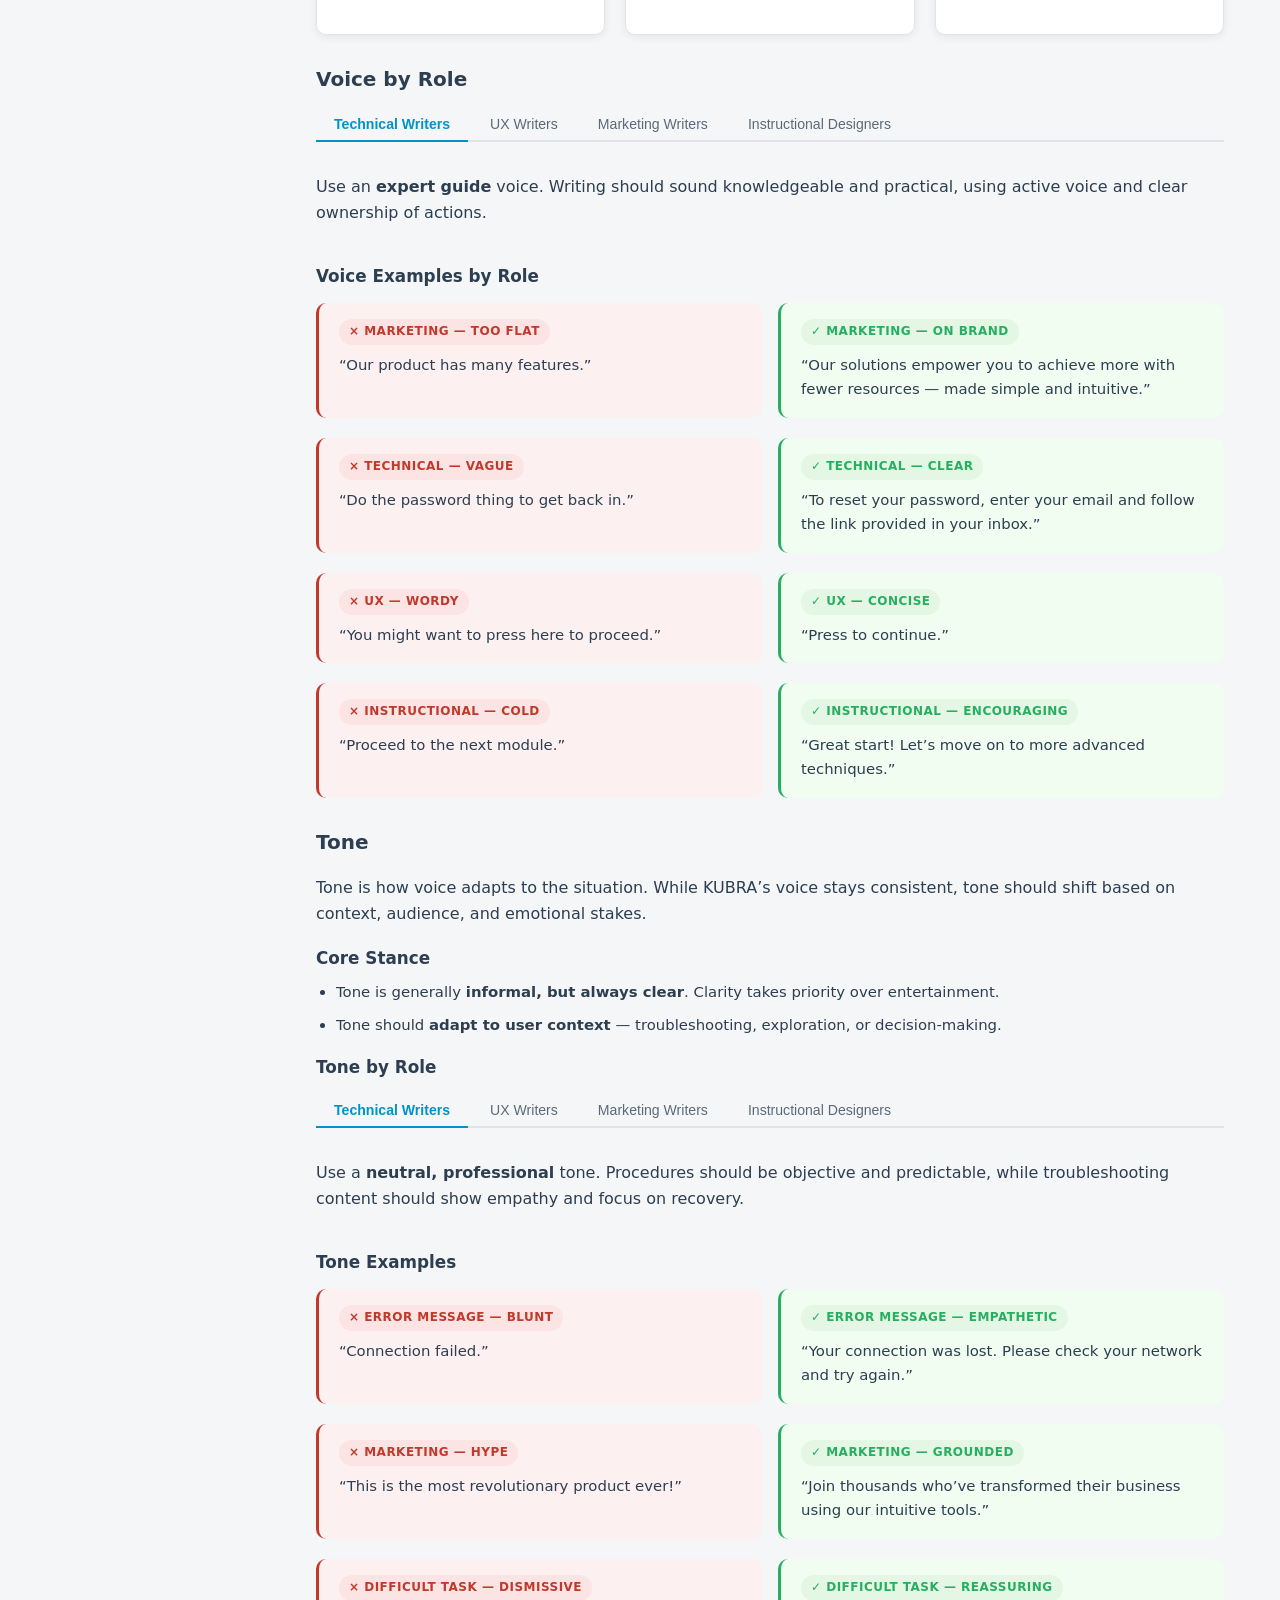
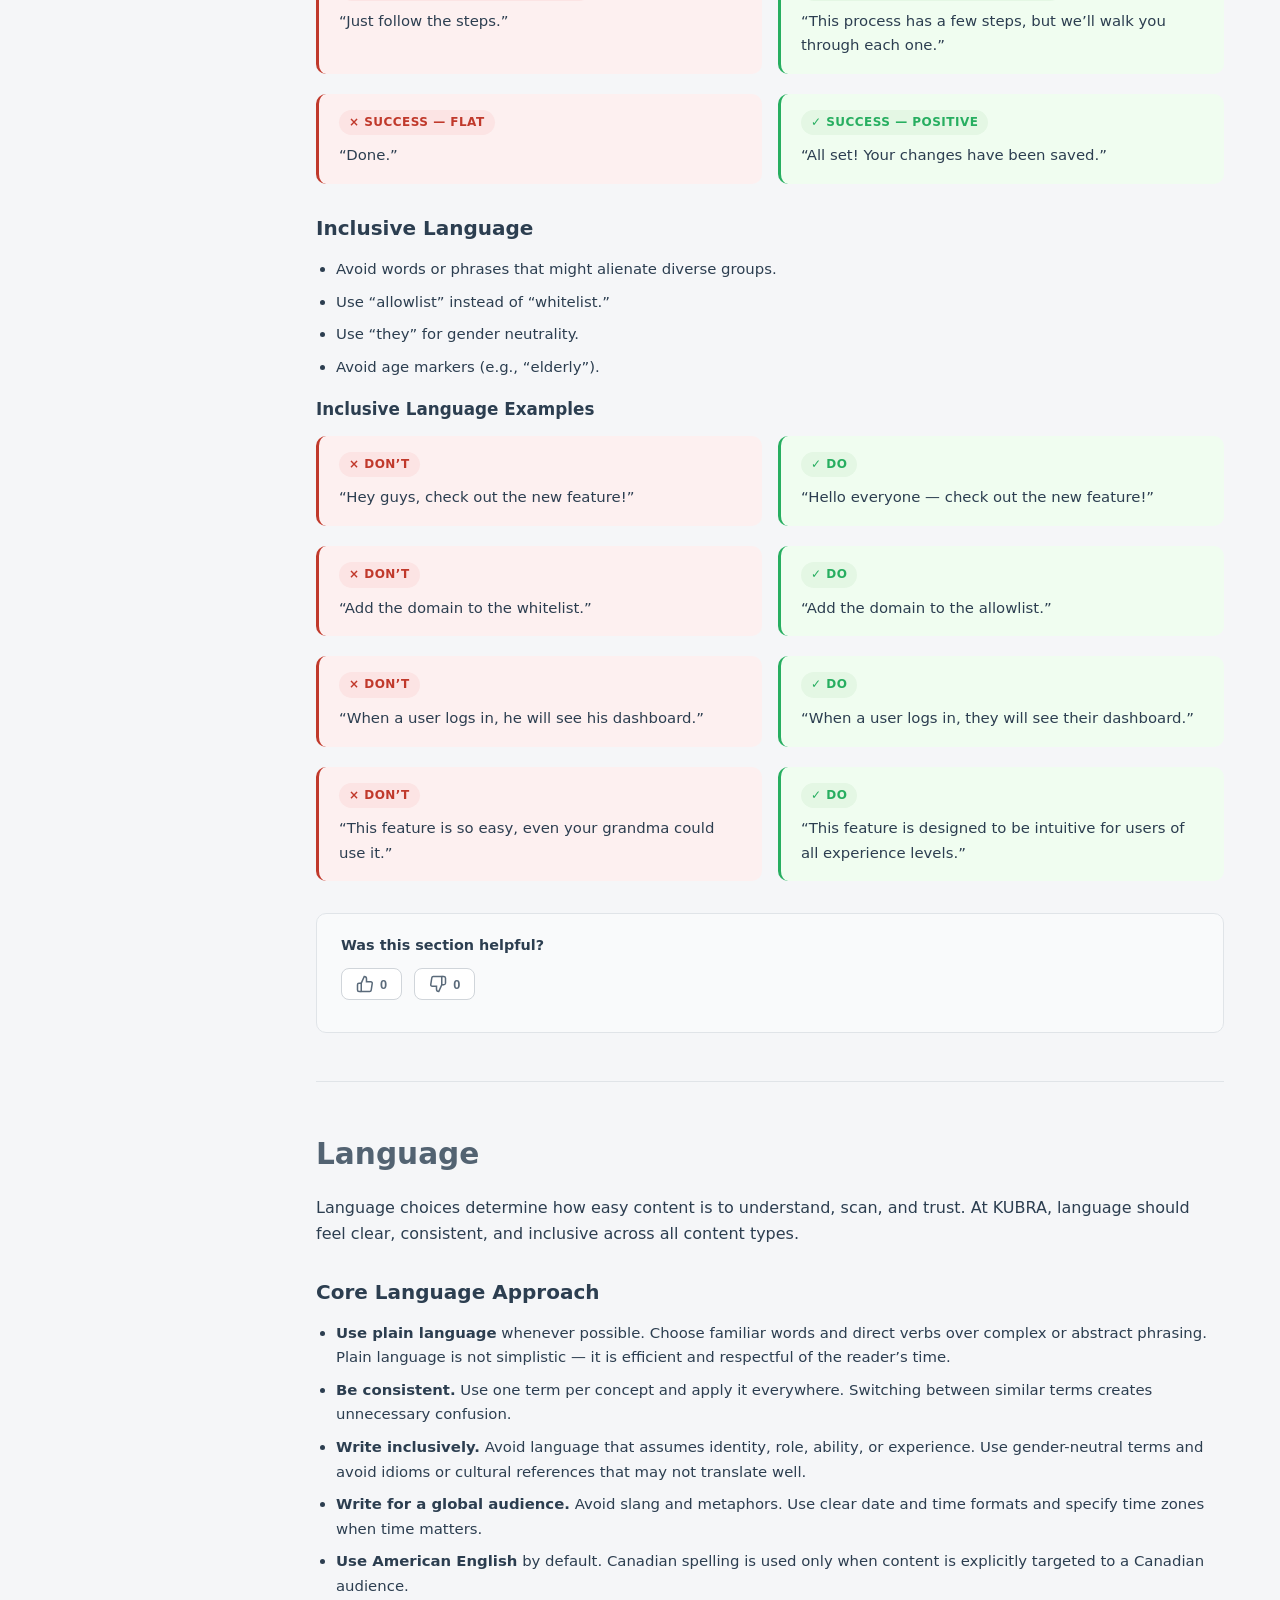
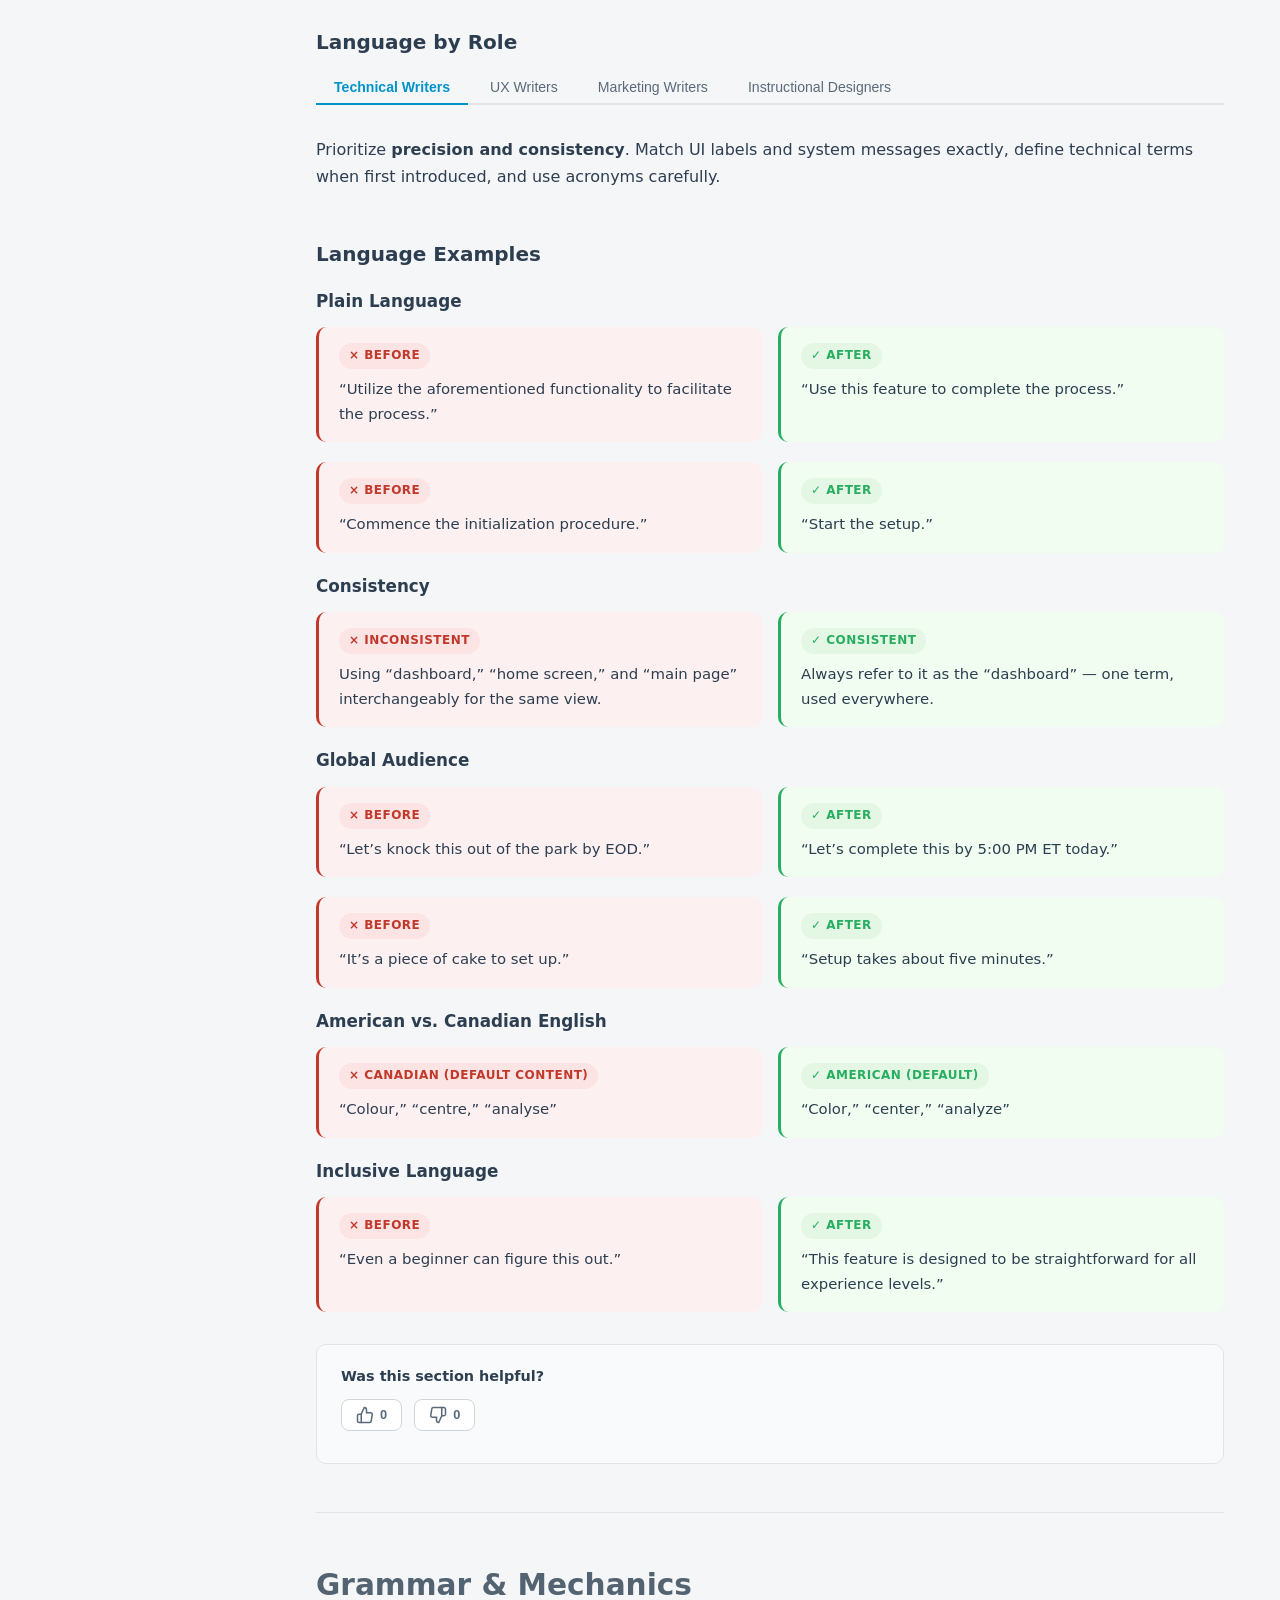
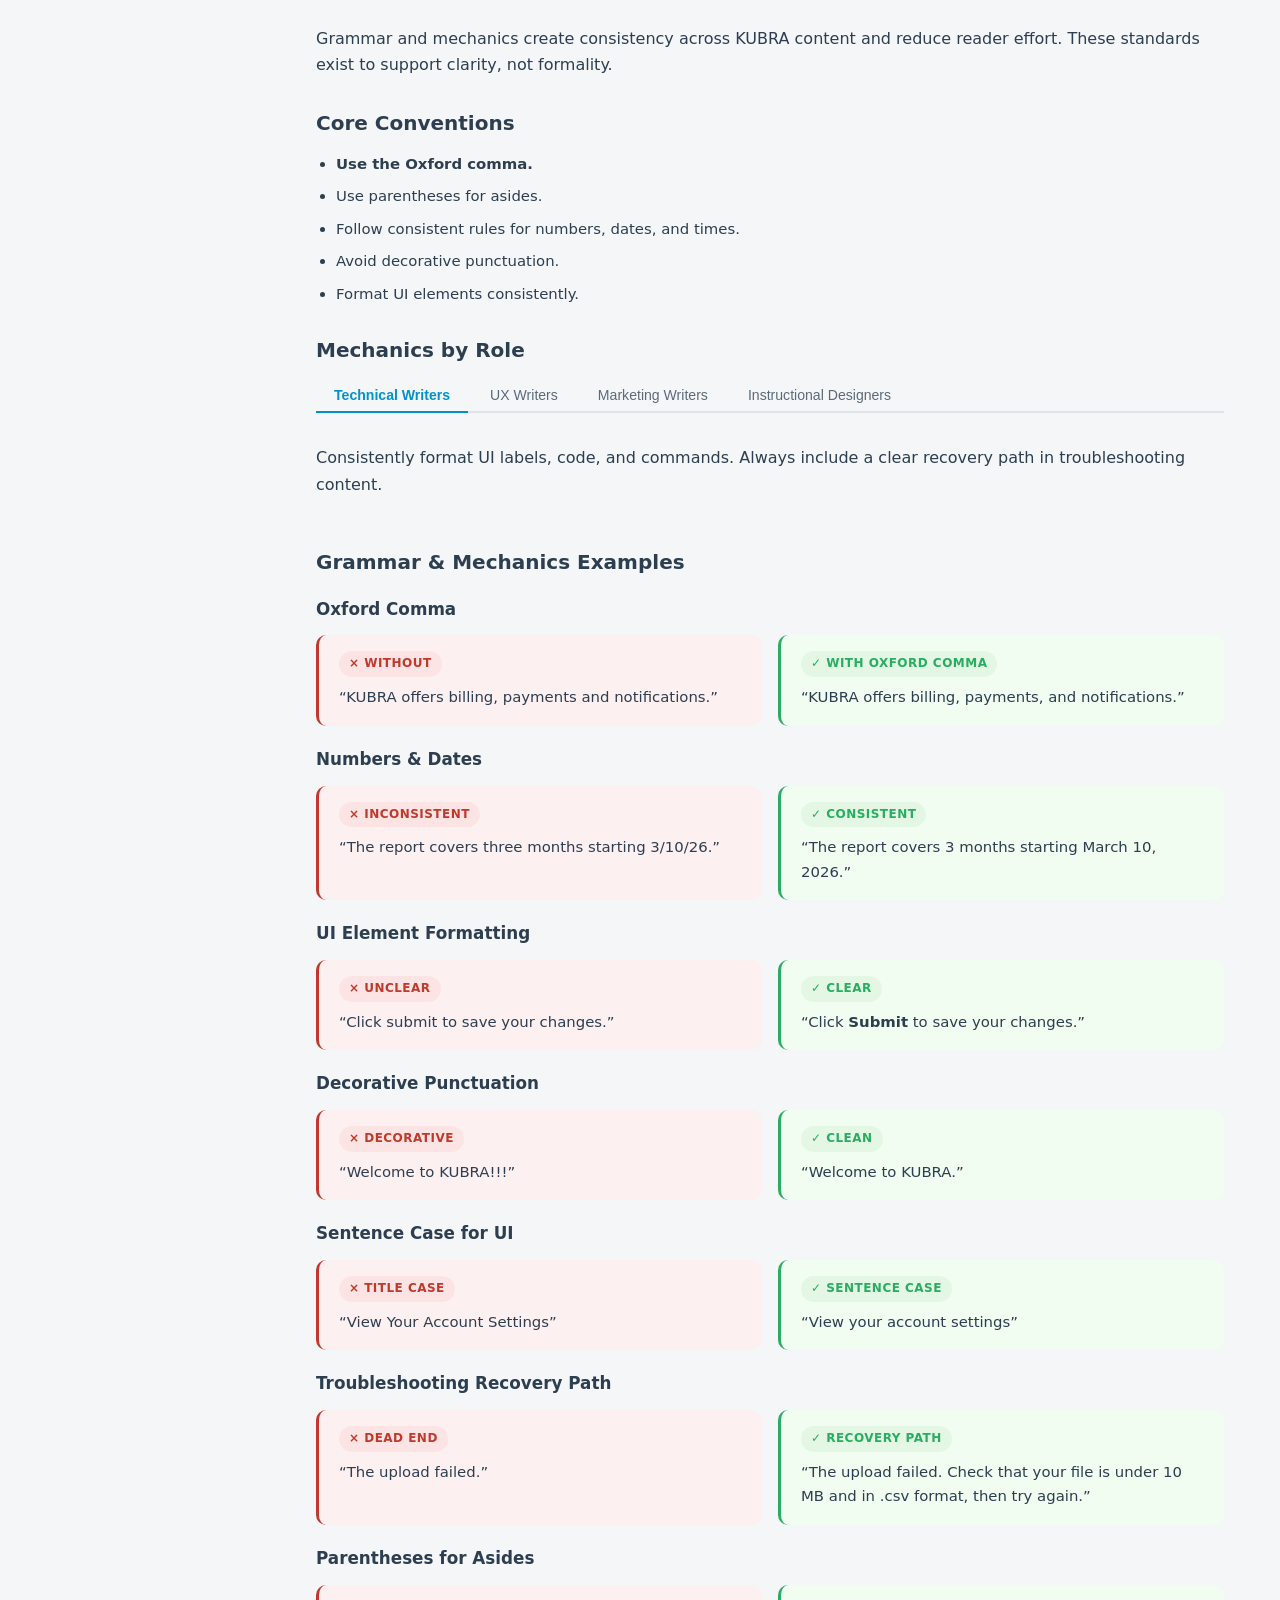
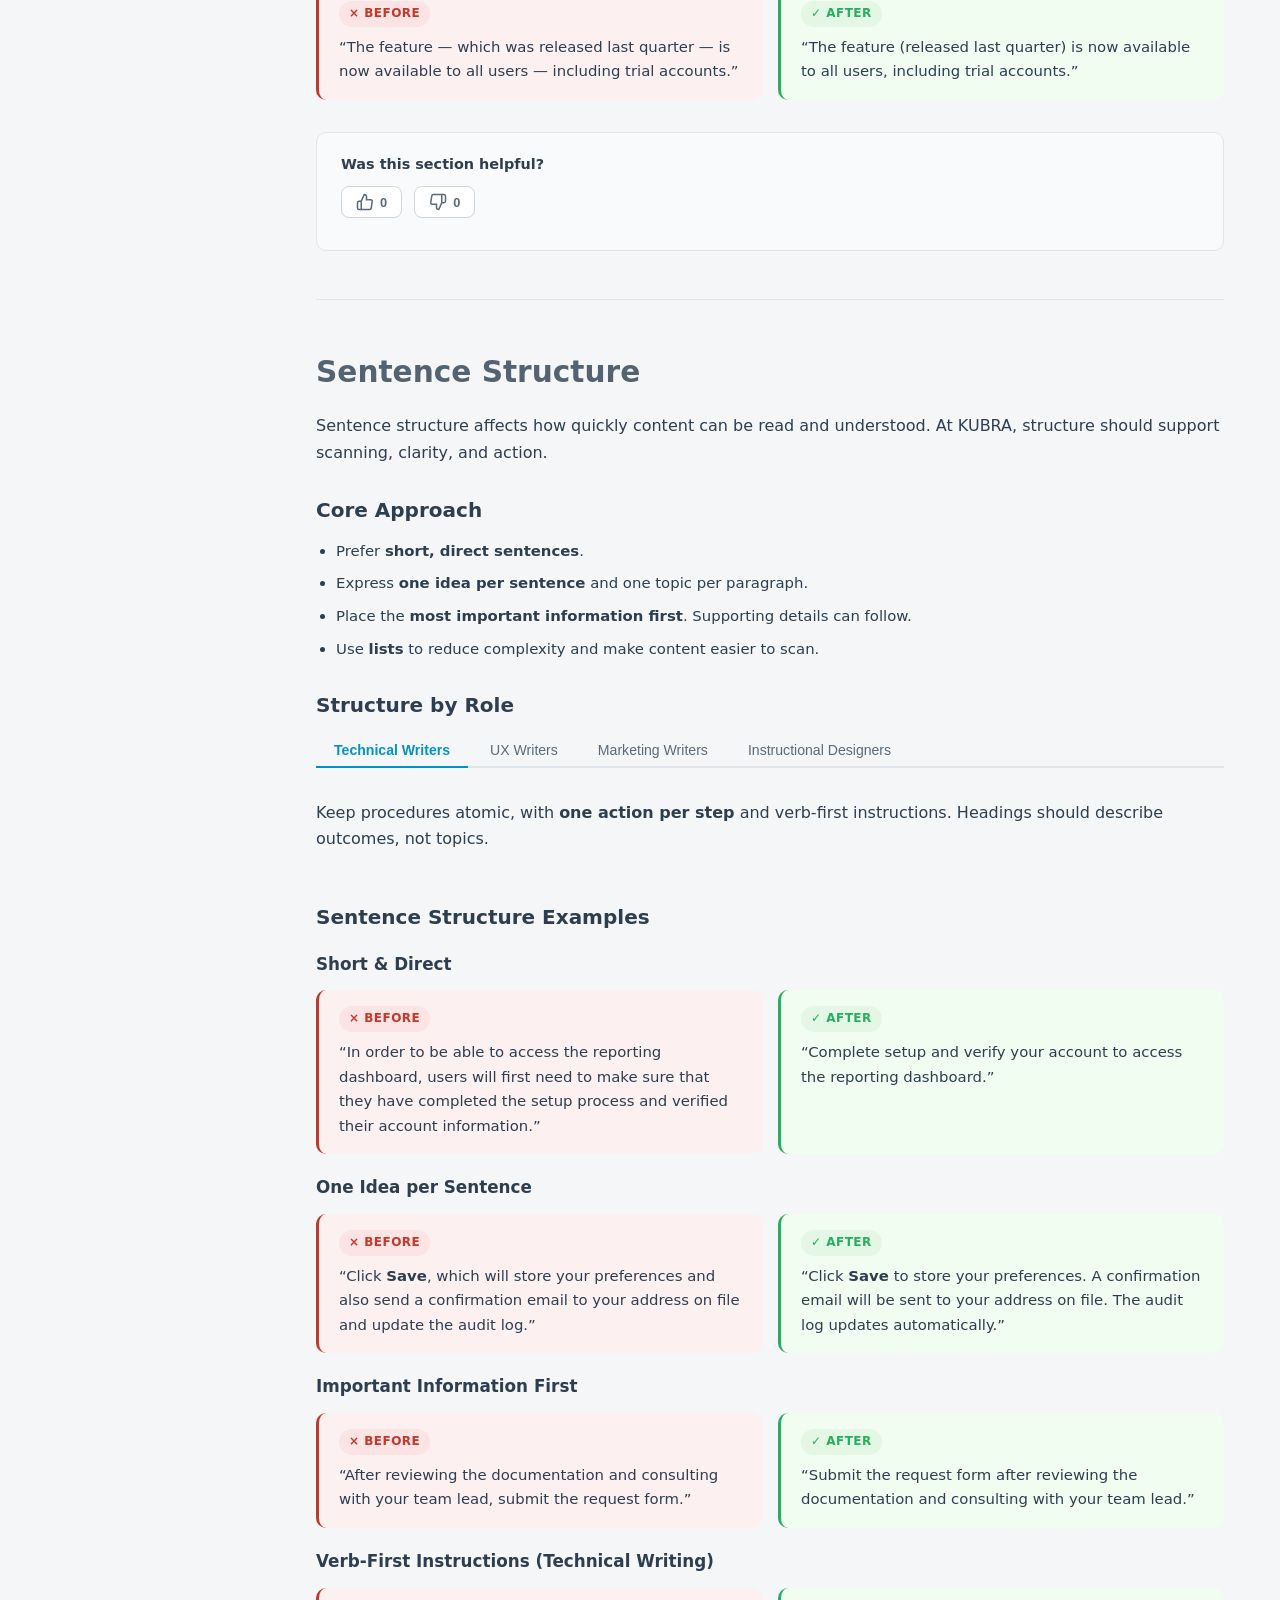
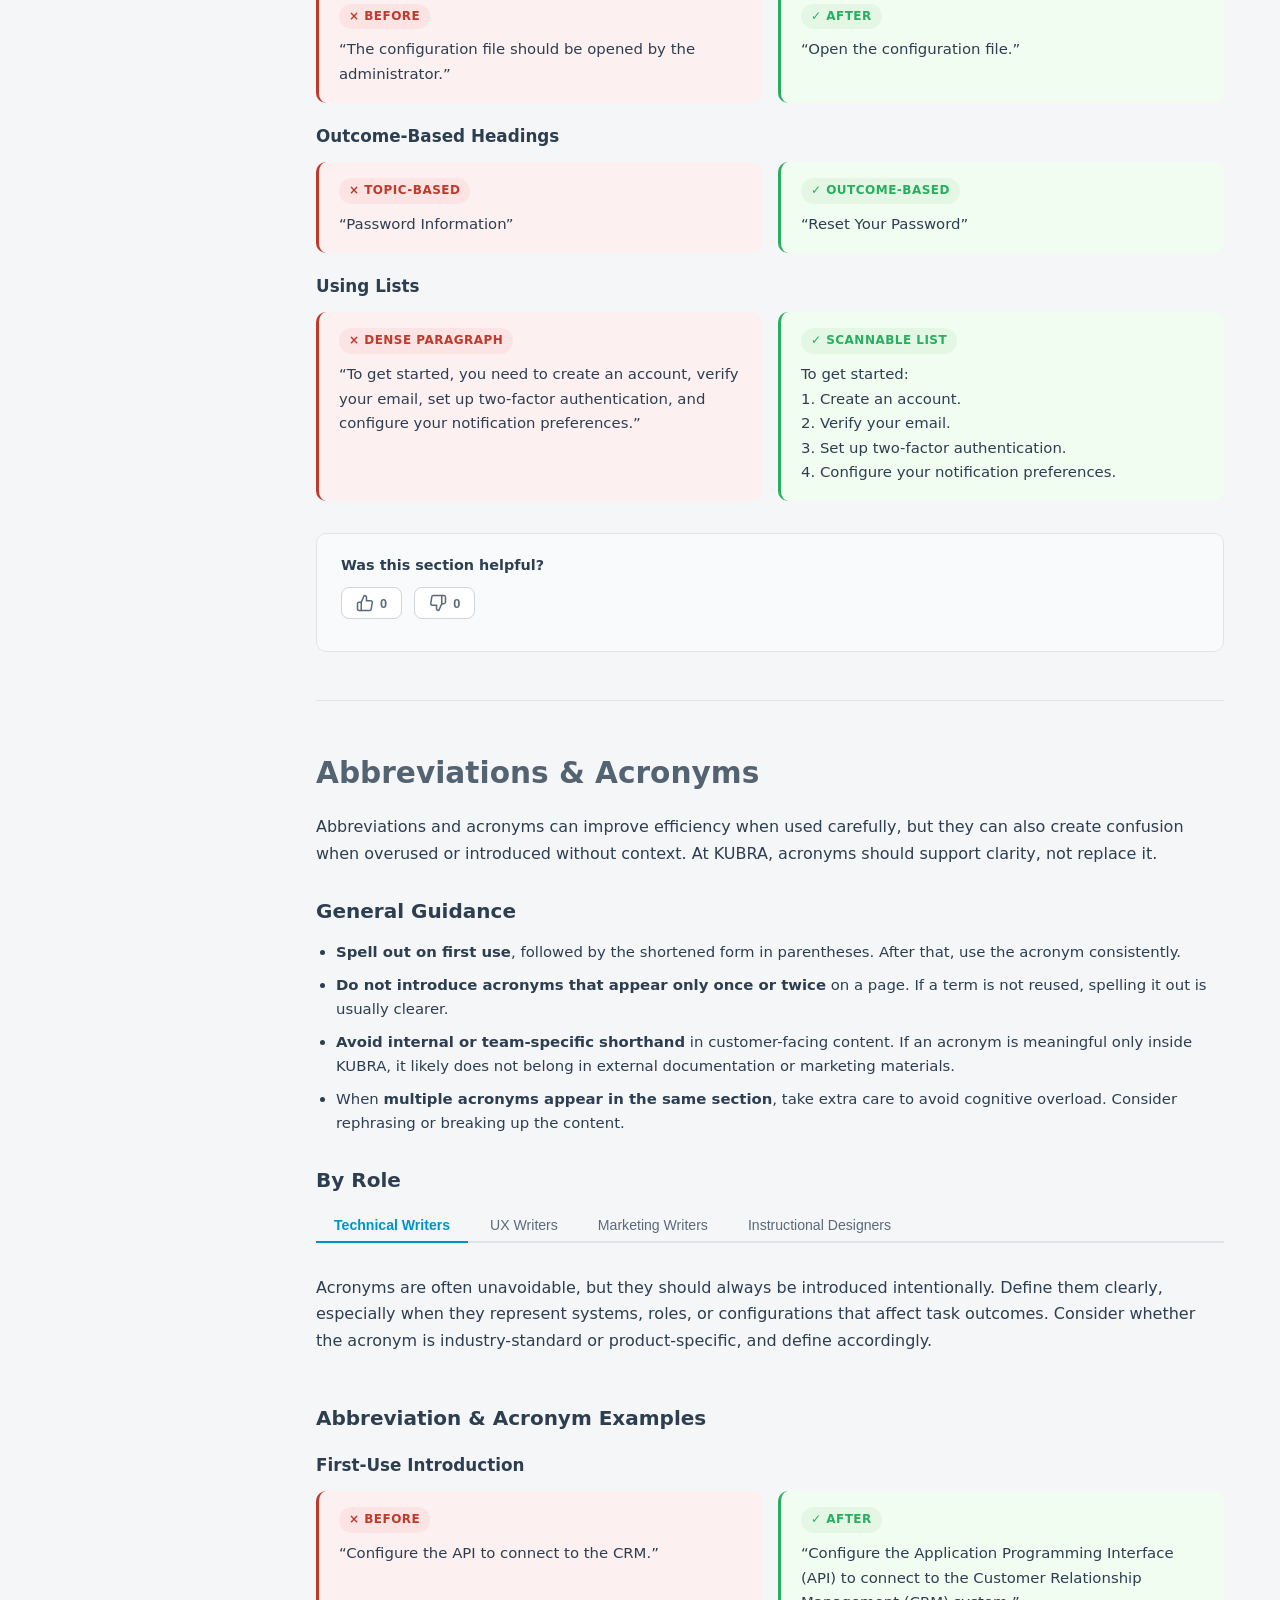
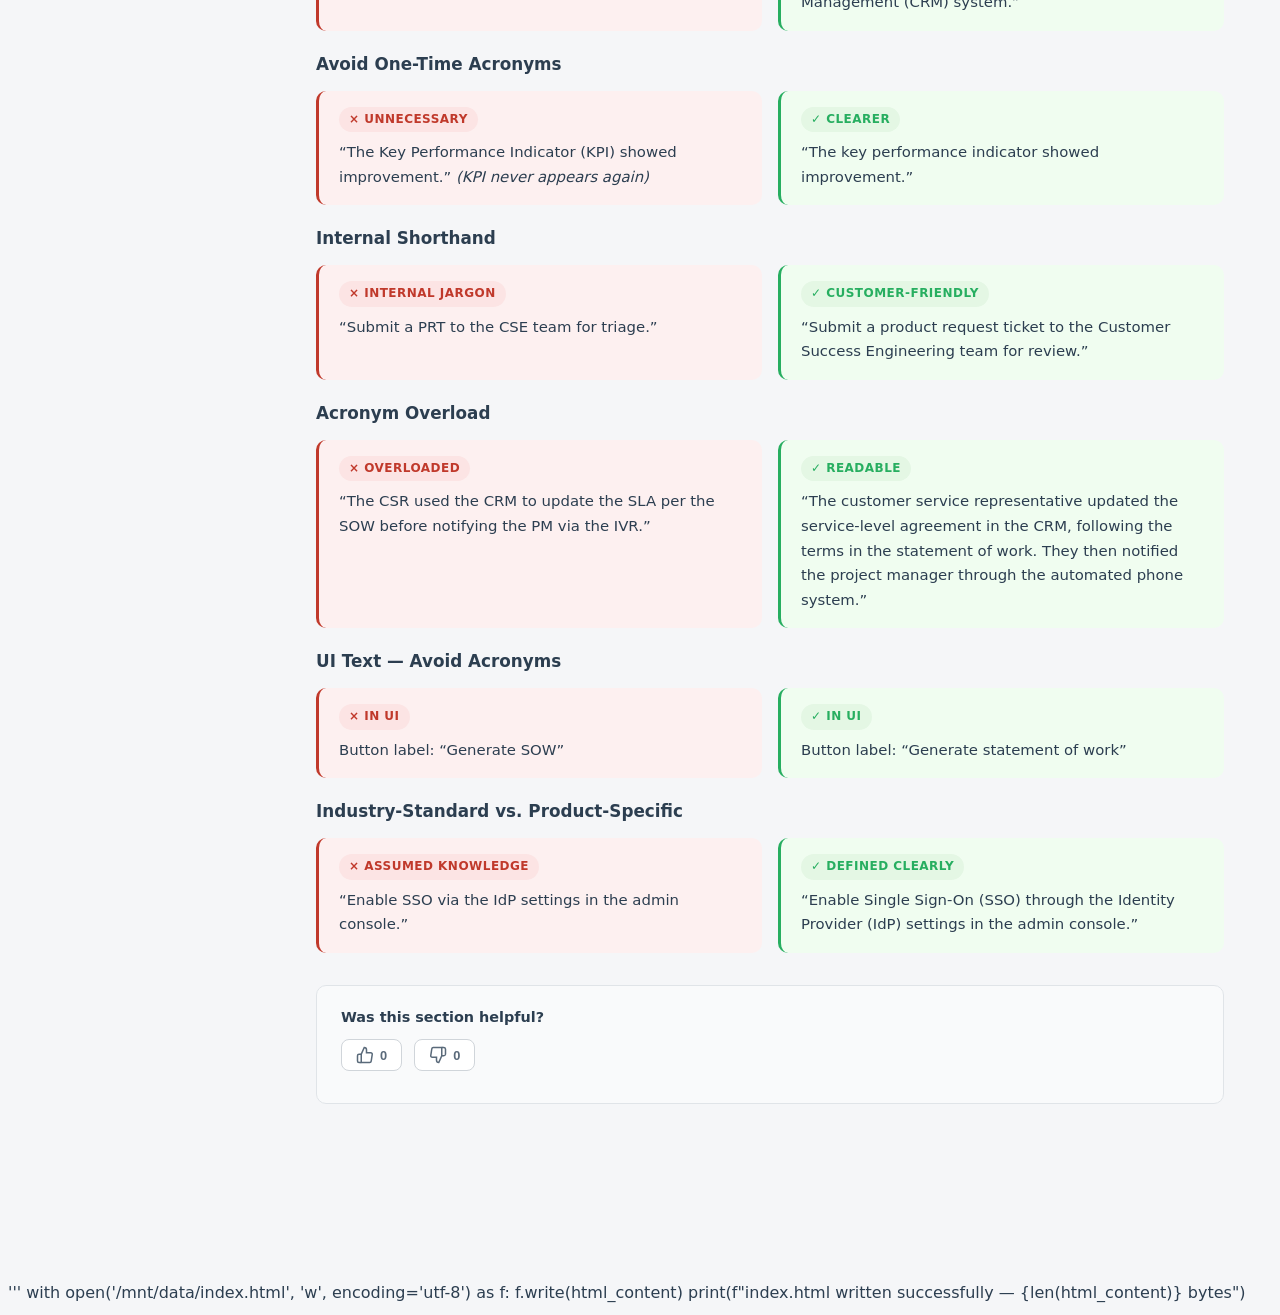
==== commit c1ad7be9: "Improved functionality and added more examples" ====
--- a/index.html
+++ b/index.html
@@ -1,217 +1,477 @@
+html_content = '''
 <!DOCTYPE html>
 <html lang="en">
 <head>
-  <meta charset="UTF-8" />
-  <meta name="viewport" content="width=device-width, initial-scale=1.0" />
-  <title>KUBRA Writing Style Guide</title>
-  <link rel="stylesheet" href="style.css" />
+    <meta charset="UTF-8" />
+    <meta name="viewport" content="width=device-width, initial-scale=1.0" />
+    <title>KUBRA Writing Style Guide</title>
+    <link rel="stylesheet" href="style.css" />
 </head>
 <body>
-  <header class="top-bar">
-    <div class="top-bar__logo">
-      <svg viewBox="0 0 40 36" width="32" height="28" aria-hidden="true">
-        <polygon points="20,0 0,12 0,24 20,12" fill="#82BC00"/>
-        <polygon points="20,0 40,12 40,24 20,12" fill="#0093C9"/>
-        <polygon points="20,12 0,24 20,36 40,24" fill="#536372"/>
-      </svg>
-      <span>KUBRA <em>Writing Style Guide</em></span>
-    </div>
-    <div class="top-bar__search">
-      <input type="text" id="searchInput" placeholder="Search the style guide..." autocomplete="off" />
-    </div>
-  </header>
-  <nav class="sidebar" id="sidebar">
-    <ul>
-      <li><a href="#introduction" class="nav-link active" data-section="introduction">Introduction</a></li>
-      <li>
-        <span class="nav-group-label">Writing</span>
+    <header class="top-bar">
+        <div class="top-bar__logo">
+            <svg viewBox="0 0 40 36" width="32" height="28" aria-hidden="true">
+                <polygon points="20,0 0,12 0,24 20,12" fill="#82BC00" />
+                <polygon points="20,0 40,12 40,24 20,12" fill="#0093C9" />
+                <polygon points="20,12 0,24 20,36 40,24" fill="#536372" />
+            </svg>
+            <span>KUBRA <em>Writing Style Guide</em></span>
+        </div>
+        <div class="top-bar__search">
+            <input type="text" id="searchInput" placeholder="Search the style guide..." autocomplete="off" />
+            <div class="search-meta" id="searchMeta"></div>
+        </div>
+    </header>
+
+    <nav class="sidebar" id="sidebar">
         <ul>
-          <li><a href="#writing-principles" class="nav-link" data-section="writing-principles">Goals &amp; Principles</a></li>
-          <li><a href="#tone-voice" class="nav-link" data-section="tone-voice">Tone &amp; Voice</a></li>
-          <li><a href="#language" class="nav-link" data-section="language">Language</a></li>
-          <li><a href="#grammar" class="nav-link" data-section="grammar">Grammar &amp; Mechanics</a></li>
-          <li><a href="#sentence-structure" class="nav-link" data-section="sentence-structure">Sentence Structure</a></li>
-          <li><a href="#abbreviations" class="nav-link" data-section="abbreviations">Abbreviations &amp; Acronyms</a></li>
+            <li><a href="#introduction" class="nav-link active" data-section="introduction">Introduction</a></li>
+            <li>
+                <span class="nav-group-label">Writing</span>
+                <ul>
+                    <li><a href="#writing-principles" class="nav-link" data-section="writing-principles">Goals &amp; Principles</a></li>
+                    <li><a href="#tone-voice" class="nav-link" data-section="tone-voice">Tone &amp; Voice</a></li>
+                    <li><a href="#language" class="nav-link" data-section="language">Language</a></li>
+                    <li><a href="#grammar" class="nav-link" data-section="grammar">Grammar &amp; Mechanics</a></li>
+                    <li><a href="#sentence-structure" class="nav-link" data-section="sentence-structure">Sentence Structure</a></li>
+                    <li><a href="#abbreviations" class="nav-link" data-section="abbreviations">Abbreviations &amp; Acronyms</a></li>
+                </ul>
+            </li>
         </ul>
-      </li>
-    </ul>
-  </nav>
-  <main class="content" id="content">
-    <section id="introduction" class="section">
-      <h1>Introduction</h1>
-      <h2>About This Guide</h2>
-      <p>This writing style guide is a tool to help everyone at KUBRA communicate with clarity, consistency, and confidence. Whether you're writing technical documentation, UI copy, marketing content, or learning materials, these guidelines ensure our words reflect who we are and respect our readers' time.</p>
-      <p>Good writing builds trust. When our content is consistent, our customers and colleagues can focus on what matters — understanding the message and taking action.</p>
-      <p>This guide covers goals and principles, tone and voice, language, grammar and mechanics, sentence structure, and abbreviations and acronyms — with role-specific guidance for Technical Writers, UX Writers, Marketing Writers, and Instructional Designers.</p>
-    </section>
-    <section id="writing-principles" class="section">
-      <h1>Writing Goals &amp; Principles</h1>
-      <h2>Core Principles</h2>
-      <div class="card-row card-row--quad">
-        <div class="card card--accent-green"><h3>Empower</h3><p>Give readers the confidence and tools to act. Make the next step clear and achievable.</p></div>
-        <div class="card card--accent-blue"><h3>Respect</h3><p>Use people-first language. Value the reader's time and avoid unnecessary complexity.</p></div>
-        <div class="card card--accent-green"><h3>Educate</h3><p>Focus on what users need to know to move forward. Prioritize usefulness over completeness.</p></div>
-        <div class="card card--accent-blue"><h3>Guide</h3><p>Be friendly, helpful, and solution-oriented. Reduce uncertainty and friction wherever possible.</p></div>
-      </div>
-      <h2>By Role</h2>
-      <div class="role-tabs">
-        <button class="role-tab active" data-role="tw-principles">Technical Writers</button>
-        <button class="role-tab" data-role="ux-principles">UX Writers</button>
-        <button class="role-tab" data-role="mktg-principles">Marketing Writers</button>
-        <button class="role-tab" data-role="id-principles">Instructional Designers</button>
-      </div>
-      <div class="role-content" id="tw-principles"><ul class="styled-list"><li><strong>Thoroughness</strong> — Cover prerequisites, document steps, explain validation, include troubleshooting.</li><li><strong>Clarity of scope</strong> — State what the content covers and what it does not at the beginning of each document.</li><li><strong>Reusability</strong> — Structure procedures, warnings, notes, and examples so they can be reused across documents.</li><li><strong>Consistency</strong> — Use a standard structure for similar content so readers know what to expect.</li></ul></div>
-      <div class="role-content hidden" id="ux-principles"><ul class="styled-list"><li><strong>Microcopy focus</strong> — Every label, tooltip, and message should help users understand what to do next.</li><li><strong>Context awareness</strong> — Reflect the current UI state and user progress in system messages.</li><li><strong>Brevity</strong> — Keep copy short and focused, especially in constrained spaces.</li><li><strong>Predictive assistance</strong> — Anticipate common questions and address them before they interrupt the flow.</li></ul></div>
-      <div class="role-content hidden" id="mktg-principles"><ul class="styled-list"><li><strong>Benefit-first messaging</strong> — Lead with outcomes and value, not features.</li><li><strong>Audience awareness</strong> — Tailor language to the reader's role, goals, and stage in the journey.</li><li><strong>Credibility</strong> — Support claims with examples, data, or customer outcomes.</li><li><strong>Clear calls to action</strong> — Make the next step obvious and easy to take.</li></ul></div>
-      <div class="role-content hidden" id="id-principles"><ul class="styled-list"><li><strong>Learning objectives</strong> — Clearly state what learners will be able to do by the end of a section or module.</li><li><strong>Scaffolded learning</strong> — Introduce concepts gradually and build through guided practice.</li><li><strong>Engagement</strong> — Reinforce learning with activities, scenarios, or reflection.</li><li><strong>Accessibility</strong> — Design content that supports different learning styles and abilities.</li></ul></div>
-      <h2>Examples</h2>
-      <div class="example-block"><div class="example example--dont"><span class="badge badge--dont">× Before</span><p>"This tool supports various functions."</p></div><div class="example example--do"><span class="badge badge--do">✓ After</span><p>"You can use this tool to create reports, automate workflows, and manage customer data."</p></div></div>
-      <div class="example-block"><div class="example example--dont"><span class="badge badge--dont">× Weak CTA</span><p>"Learn more."</p></div><div class="example example--do"><span class="badge badge--do">✓ Strong CTA</span><p>"Discover how this feature can improve your workflow."</p></div></div>
-    </section>
-    <section id="tone-voice" class="section">
-      <h1>Tone &amp; Voice</h1>
-      <h2>Voice</h2>
-      <p>Voice defines KUBRA's personality. It remains consistent across channels while allowing flexibility based on audience and context.</p>
-      <h3>Core Attributes</h3>
-      <div class="card-row card-row--triple">
-        <div class="card"><h4>Confident but Humble</h4><p>We know our space and can help, without sounding arrogant.</p></div>
-        <div class="card"><h4>Informal but Precise</h4><p>We sound human and approachable, but never sloppy or unclear.</p></div>
-        <div class="card"><h4>Helpful, Never Overbearing</h4><p>We guide readers toward outcomes without pushing or overwhelming them.</p></div>
-      </div>
-      <h2>Voice by Role</h2>
-      <div class="role-tabs">
-        <button class="role-tab active" data-role="tw-voice">Technical Writers</button>
-        <button class="role-tab" data-role="ux-voice">UX Writers</button>
-        <button class="role-tab" data-role="mktg-voice">Marketing Writers</button>
-        <button class="role-tab" data-role="id-voice">Instructional Designers</button>
-      </div>
-      <div class="role-content" id="tw-voice"><p>Use an <strong>expert guide</strong> voice. Writing should sound knowledgeable and practical, using active voice and clear ownership of actions.</p></div>
-      <div class="role-content hidden" id="ux-voice"><p>Act as a <strong>friendly companion</strong> in the interface. Writing should feel conversational, supportive, and focused on helping users move forward.</p></div>
-      <div class="role-content hidden" id="mktg-voice"><p>Act as <strong>brand ambassadors</strong>. Writing should reflect KUBRA's energy and confidence while staying grounded in real customer needs and outcomes.</p></div>
-      <div class="role-content hidden" id="id-voice"><p>Act as <strong>encouraging coaches</strong>. Writing should build confidence, normalize challenge, and help learners feel capable as they progress.</p></div>
-      <h2>Tone</h2>
-      <p>Tone is how voice adapts to the situation. While KUBRA's voice stays consistent, tone should shift based on context, audience, and emotional stakes.</p>
-      <h3>Core Stance</h3>
-      <ul class="styled-list">
-        <li>Tone is generally <strong>informal, but always clear</strong>. Clarity takes priority over entertainment.</li>
-        <li>Tone should <strong>adapt to user context</strong> — troubleshooting, exploration, or decision-making.</li>
-      </ul>
-      <h3>Tone by Role</h3>
-      <div class="role-tabs">
-        <button class="role-tab active" data-role="tw-tone">Technical Writers</button>
-        <button class="role-tab" data-role="ux-tone">UX Writers</button>
-        <button class="role-tab" data-role="mktg-tone">Marketing Writers</button>
-        <button class="role-tab" data-role="id-tone">Instructional Designers</button>
-      </div>
-      <div class="role-content" id="tw-tone"><p>Use a <strong>neutral, professional</strong> tone. Procedures should be objective and predictable, while troubleshooting content should show empathy and focus on recovery.</p></div>
-      <div class="role-content hidden" id="ux-tone"><p>Use a <strong>conversational</strong> tone in normal flows, a <strong>calm and reassuring</strong> tone in error states, and a <strong>brief, positive</strong> tone in success messages.</p></div>
-      <div class="role-content hidden" id="mktg-tone"><p>Vary tone by content type. Blogs, social posts, and most emails are <strong>informal and approachable</strong>. White papers are more <strong>formal and focused on thought leadership</strong>. Case studies are <strong>factual and client-approved</strong>. Press releases are <strong>concise, factual, and energetic</strong>.</p></div>
-      <div class="role-content hidden" id="id-tone"><p>Use a <strong>supportive and motivational</strong> tone. Learning content should feel encouraging, while assessments should be clear and direct.</p><p><em>Example:</em> "Great start! Let's move on to more advanced techniques."</p></div>
-      <h2>Inclusive Language</h2>
-      <ul class="styled-list">
-        <li>Avoid words or phrases that might alienate diverse groups.</li>
-        <li>Use "allowlist" instead of "whitelist."</li>
-        <li>Use "they" for gender neutrality.</li>
-        <li>Avoid age markers (e.g., "elderly").</li>
-        <li>Example: Instead of "Hey guys," use "Hello everyone" or address with personalization.</li>
-      </ul>
-    </section>
-    <section id="language" class="section">
-      <h1>Language</h1>
-      <p>Language choices determine how easy content is to understand, scan, and trust. At KUBRA, language should feel clear, consistent, and inclusive across all content types.</p>
-      <h2>Core Language Approach</h2>
-      <ul class="styled-list">
-        <li><strong>Use plain language</strong> whenever possible. Choose familiar words and direct verbs over complex or abstract phrasing. Plain language is not simplistic — it is efficient and respectful of the reader's time.</li>
-        <li><strong>Be consistent.</strong> Use one term per concept and apply it everywhere. Switching between similar terms creates unnecessary confusion.</li>
-        <li><strong>Write inclusively.</strong> Avoid language that assumes identity, role, ability, or experience. Use gender-neutral terms and avoid idioms or cultural references that may not translate well.</li>
-        <li><strong>Write for a global audience.</strong> Avoid slang and metaphors. Use clear date and time formats and specify time zones when time matters.</li>
-        <li><strong>Use American English</strong> by default. Canadian spelling is used only when content is explicitly targeted to a Canadian audience.</li>
-      </ul>
-      <h2>Language by Role</h2>
-      <div class="role-tabs">
-        <button class="role-tab active" data-role="tw-lang">Technical Writers</button>
-        <button class="role-tab" data-role="ux-lang">UX Writers</button>
-        <button class="role-tab" data-role="mktg-lang">Marketing Writers</button>
-        <button class="role-tab" data-role="id-lang">Instructional Designers</button>
-      </div>
-      <div class="role-content" id="tw-lang"><p>Prioritize <strong>precision and consistency</strong>. Match UI labels and system messages exactly, define technical terms when first introduced, and use acronyms carefully.</p></div>
-      <div class="role-content hidden" id="ux-lang"><p>Mirror how users <strong>think and speak</strong>. Use familiar language, clear action verbs, and concise phrasing that supports quick decision-making in the interface.</p></div>
-      <div class="role-content hidden" id="mktg-lang"><p>Translate product capabilities into <strong>customer value</strong>. Language should be conversational, accurate, and empathetic — avoiding hype or unsupported claims.</p></div>
-      <div class="role-content hidden" id="id-lang"><p>Use <strong>learner-centered language</strong>. Address learners directly, use consistent instructional verbs, and reinforce terminology through repetition and practice.</p></div>
-    </section>
-    <section id="grammar" class="section">
-      <h1>Grammar &amp; Mechanics</h1>
-      <p>Grammar and mechanics create consistency across KUBRA content and reduce reader effort. These standards exist to support clarity, not formality.</p>
-      <h2>Core Conventions</h2>
-      <ul class="styled-list">
-        <li><strong>Use the Oxford comma.</strong></li>
-        <li>Use parentheses for asides.</li>
-        <li>Follow consistent rules for numbers, dates, and times.</li>
-        <li>Avoid decorative punctuation.</li>
-        <li>Format UI elements consistently.</li>
-      </ul>
-      <h2>Mechanics by Role</h2>
-      <div class="role-tabs">
-        <button class="role-tab active" data-role="tw-grammar">Technical Writers</button>
-        <button class="role-tab" data-role="ux-grammar">UX Writers</button>
-        <button class="role-tab" data-role="mktg-grammar">Marketing Writers</button>
-        <button class="role-tab" data-role="id-grammar">Instructional Designers</button>
-      </div>
-      <div class="role-content" id="tw-grammar"><p>Consistently format UI labels, code, and commands. Always include a clear recovery path in troubleshooting content.</p></div>
-      <div class="role-content hidden" id="ux-grammar"><p>Use sentence case for UI text, keep punctuation minimal, and maintain consistent message patterns across similar interactions.</p></div>
-      <div class="role-content hidden" id="mktg-grammar"><p>Optimize mechanics for readability and scanning, using numerals and formatting where they improve clarity.</p></div>
-      <div class="role-content hidden" id="id-grammar"><p>Use consistent labeling for modules and activities, parallel structure in objectives, and clear, supportive feedback.</p></div>
-    </section>
-    <section id="sentence-structure" class="section">
-      <h1>Sentence Structure</h1>
-      <p>Sentence structure affects how quickly content can be read and understood. At KUBRA, structure should support scanning, clarity, and action.</p>
-      <h2>Core Approach</h2>
-      <ul class="styled-list">
-        <li>Prefer <strong>short, direct sentences</strong>.</li>
-        <li>Express <strong>one idea per sentence</strong> and one topic per paragraph.</li>
-        <li>Place the <strong>most important information first</strong>. Supporting details can follow.</li>
-        <li>Use <strong>lists</strong> to reduce complexity and make content easier to scan.</li>
-      </ul>
-      <h2>Structure by Role</h2>
-      <div class="role-tabs">
-        <button class="role-tab active" data-role="tw-sentence">Technical Writers</button>
-        <button class="role-tab" data-role="ux-sentence">UX Writers</button>
-        <button class="role-tab" data-role="mktg-sentence">Marketing Writers</button>
-        <button class="role-tab" data-role="id-sentence">Instructional Designers</button>
-      </div>
-      <div class="role-content" id="tw-sentence"><p>Keep procedures atomic, with <strong>one action per step</strong> and verb-first instructions. Headings should describe outcomes, not topics.</p></div>
-      <div class="role-content hidden" id="ux-sentence"><p>Keep labels and messages short. <strong>Sentence fragments are acceptable</strong> when context makes meaning clear.</p></div>
-      <div class="role-content hidden" id="mktg-sentence"><p>Favor <strong>short sentences, clear subheadings, and white space</strong>. Dense paragraphs should be avoided.</p></div>
-      <div class="role-content hidden" id="id-sentence"><p>Introduce a concept briefly, then move quickly into application. <strong>Instructions and explanations should be clearly separated.</strong></p></div>
-    </section>
-    <section id="abbreviations" class="section">
-      <h1>Abbreviations &amp; Acronyms</h1>
-      <p>Abbreviations and acronyms can improve efficiency when used carefully, but they can also create confusion when overused or introduced without context. At KUBRA, acronyms should support clarity, not replace it.</p>
-      <h2>General Guidance</h2>
-      <ul class="styled-list">
-        <li><strong>Spell out on first use</strong>, followed by the shortened form in parentheses. After that, use the acronym consistently.</li>
-        <li><strong>Do not introduce acronyms that appear only once or twice</strong> on a page. If a term is not reused, spelling it out is usually clearer.</li>
-        <li><strong>Avoid internal or team-specific shorthand</strong> in customer-facing content. If an acronym is meaningful only inside KUBRA, it likely does not belong in external documentation or marketing materials.</li>
-        <li>When <strong>multiple acronyms appear in the same section</strong>, take extra care to avoid cognitive overload. Consider rephrasing or breaking up the content.</li>
-      </ul>
-      <h2>By Role</h2>
-      <div class="role-tabs">
-        <button class="role-tab active" data-role="tw-abbr">Technical Writers</button>
-        <button class="role-tab" data-role="ux-abbr">UX Writers</button>
-        <button class="role-tab" data-role="mktg-abbr">Marketing Writers</button>
-        <button class="role-tab" data-role="id-abbr">Instructional Designers</button>
-      </div>
-      <div class="role-content" id="tw-abbr"><p>Acronyms are often unavoidable, but they should always be introduced intentionally. Define them clearly, especially when they represent systems, roles, or configurations that affect task outcomes. Consider whether the acronym is industry-standard or product-specific, and define accordingly.</p></div>
-      <div class="role-content hidden" id="ux-abbr"><p>Avoid acronyms in UI text whenever possible. Short interface copy should prioritize immediate understanding. Acronyms may be appropriate in tables, advanced settings, or constrained spaces only when the audience is familiar with them.</p></div>
-      <div class="role-content hidden" id="mktg-abbr"><p>Use acronyms sparingly and only when they are well known to the intended audience. When in doubt, spell it out. Acronyms should never make messaging feel exclusive or overly technical.</p></div>
-      <div class="role-content hidden" id="id-abbr"><p>Introduce acronyms early in a course and reinforce them consistently. Avoid introducing multiple new acronyms at once. If learners must remember an acronym, ensure it is reused in activities and assessments.</p></div>
-    </section>
-    <div id="noResults" class="no-results hidden">
-      <svg width="48" height="48" viewBox="0 0 24 24" fill="none" stroke="#536372" stroke-width="1.5"><circle cx="11" cy="11" r="8"/><line x1="21" y1="21" x2="16.65" y2="16.65"/></svg>
-      <p>No sections match your search. Try a different keyword.</p>
-    </div>
-  </main>
-  <button class="back-to-top" id="backToTop" title="Back to top" aria-label="Back to top">↑</button>
-  <script src="script.js"></script>
+    </nav>
+
+    <main class="content" id="content">
+
+        <!-- ===== INTRODUCTION ===== -->
+        <section id="introduction" class="section">
+            <h1>Introduction</h1>
+            <h2>About This Guide</h2>
+            <p>This writing style guide is a tool to help everyone at KUBRA communicate with clarity, consistency, and confidence. Whether you&rsquo;re writing technical documentation, UI copy, marketing content, or learning materials, these guidelines ensure our words reflect who we are and respect our readers&rsquo; time.</p>
+            <p>Good writing builds trust. When our content is consistent, our customers and colleagues can focus on what matters &mdash; understanding the message and taking action.</p>
+            <p>This guide covers goals and principles, tone and voice, language, grammar and mechanics, sentence structure, and abbreviations and acronyms &mdash; with role-specific guidance for Technical Writers, UX Writers, Marketing Writers, and Instructional Designers.</p>
+            <div class="feedback-widget" data-section="introduction">
+                <div class="feedback-prompt">Was this section helpful?</div>
+                <div class="feedback-buttons">
+                    <button class="feedback-btn feedback-btn--like" data-type="like" title="Helpful"><svg width="18" height="18" viewBox="0 0 24 24" fill="none" stroke="currentColor" stroke-width="2"><path d="M14 9V5a3 3 0 0 0-3-3l-4 9v11h11.28a2 2 0 0 0 2-1.7l1.38-9a2 2 0 0 0-2-2.3H14z" /><path d="M7 22H4a2 2 0 0 1-2-2v-7a2 2 0 0 1 2-2h3" /></svg><span class="feedback-count" data-count="like">0</span></button>
+                    <button class="feedback-btn feedback-btn--dislike" data-type="dislike" title="Not helpful"><svg width="18" height="18" viewBox="0 0 24 24" fill="none" stroke="currentColor" stroke-width="2"><path d="M10 15v4a3 3 0 0 0 3 3l4-9V2H5.72a2 2 0 0 0-2 1.7l-1.38 9a2 2 0 0 0 2 2.3H10z" /><path d="M17 2h2.67A2.31 2.31 0 0 1 22 4v7a2.31 2.31 0 0 1-2.33 2H17" /></svg><span class="feedback-count" data-count="dislike">0</span></button>
+                </div>
+                <div class="feedback-comment-area hidden">
+                    <textarea class="feedback-textarea" placeholder="Share your feedback on this section..." rows="3"></textarea>
+                    <div class="feedback-comment-actions">
+                        <button class="feedback-submit">Submit</button>
+                        <button class="feedback-cancel">Cancel</button>
+                    </div>
+                </div>
+                <div class="feedback-comments-list"></div>
+            </div>
+        </section>
+
+        <!-- ===== WRITING GOALS & PRINCIPLES ===== -->
+        <section id="writing-principles" class="section">
+            <h1>Writing Goals &amp; Principles</h1>
+            <h2>Core Principles</h2>
+            <div class="card-row card-row--quad">
+                <div class="card card--accent-green"><h3>Empower</h3><p>Give readers the confidence and tools to act. Make the next step clear and achievable.</p></div>
+                <div class="card card--accent-blue"><h3>Respect</h3><p>Use people-first language. Value the reader&rsquo;s time and avoid unnecessary complexity.</p></div>
+                <div class="card card--accent-green"><h3>Educate</h3><p>Focus on what users need to know to move forward. Prioritize usefulness over completeness.</p></div>
+                <div class="card card--accent-blue"><h3>Guide</h3><p>Be friendly, helpful, and solution-oriented. Reduce uncertainty and friction wherever possible.</p></div>
+            </div>
+
+            <h2>By Role</h2>
+            <div class="role-tabs">
+                <button class="role-tab active" data-role="tw-principles">Technical Writers</button>
+                <button class="role-tab" data-role="ux-principles">UX Writers</button>
+                <button class="role-tab" data-role="mktg-principles">Marketing Writers</button>
+                <button class="role-tab" data-role="id-principles">Instructional Designers</button>
+            </div>
+            <div class="role-content" id="tw-principles"><ul class="styled-list"><li><strong>Thoroughness</strong> &mdash; Cover prerequisites, document steps, explain validation, include troubleshooting.</li><li><strong>Clarity of scope</strong> &mdash; State what the content covers and what it does not at the beginning of each document.</li><li><strong>Reusability</strong> &mdash; Structure procedures, warnings, notes, and examples so they can be reused across documents.</li><li><strong>Consistency</strong> &mdash; Use a standard structure for similar content so readers know what to expect.</li></ul></div>
+            <div class="role-content hidden" id="ux-principles"><ul class="styled-list"><li><strong>Microcopy focus</strong> &mdash; Every label, tooltip, and message should help users understand what to do next.</li><li><strong>Context awareness</strong> &mdash; Reflect the current UI state and user progress in system messages.</li><li><strong>Brevity</strong> &mdash; Keep copy short and focused, especially in constrained spaces.</li><li><strong>Predictive assistance</strong> &mdash; Anticipate common questions and address them before they interrupt the flow.</li></ul></div>
+            <div class="role-content hidden" id="mktg-principles"><ul class="styled-list"><li><strong>Benefit-first messaging</strong> &mdash; Lead with outcomes and value, not features.</li><li><strong>Audience awareness</strong> &mdash; Tailor language to the reader&rsquo;s role, goals, and stage in the journey.</li><li><strong>Credibility</strong> &mdash; Support claims with examples, data, or customer outcomes.</li><li><strong>Clear calls to action</strong> &mdash; Make the next step obvious and easy to take.</li></ul></div>
+            <div class="role-content hidden" id="id-principles"><ul class="styled-list"><li><strong>Learning objectives</strong> &mdash; Clearly state what learners will be able to do by the end of a section or module.</li><li><strong>Scaffolded learning</strong> &mdash; Introduce concepts gradually and build through guided practice.</li><li><strong>Engagement</strong> &mdash; Reinforce learning with activities, scenarios, or reflection.</li><li><strong>Accessibility</strong> &mdash; Design content that supports different learning styles and abilities.</li></ul></div>
+
+            <h2>Examples</h2>
+            <h3>Empower the Audience</h3>
+            <div class="example-block"><div class="example example--dont"><span class="badge badge--dont">&times; Before</span><p>&ldquo;This tool supports various functions.&rdquo;</p></div><div class="example example--do"><span class="badge badge--do">&check; After</span><p>&ldquo;You can use this tool to create reports, automate workflows, and manage customer data.&rdquo;</p></div></div>
+
+            <h3>Respect the Reader</h3>
+            <div class="example-block"><div class="example example--dont"><span class="badge badge--dont">&times; Before</span><p>&ldquo;Obviously, you need to configure your settings first.&rdquo;</p></div><div class="example example--do"><span class="badge badge--do">&check; After</span><p>&ldquo;Before you begin, configure your notification settings.&rdquo;</p></div></div>
+
+            <h3>Educate through Clarity</h3>
+            <div class="example-block"><div class="example example--dont"><span class="badge badge--dont">&times; Before</span><p>&ldquo;This tool&rsquo;s UI is hard to navigate for novices.&rdquo;</p></div><div class="example example--do"><span class="badge badge--do">&check; After</span><p>&ldquo;New users can find guidance through step-by-step tutorials and an intuitive interface designed to simplify navigation.&rdquo;</p></div></div>
+
+            <h3>Guide with Specificity</h3>
+            <div class="example-block"><div class="example example--dont"><span class="badge badge--dont">&times; Before</span><p>&ldquo;Fill in the form completely.&rdquo;</p></div><div class="example example--do"><span class="badge badge--do">&check; After</span><p>&ldquo;Enter your full name, email address, and phone number in the fields provided.&rdquo;</p></div></div>
+
+            <h3>Encourage Engagement</h3>
+            <div class="example-block"><div class="example example--dont"><span class="badge badge--dont">&times; Weak CTA</span><p>&ldquo;Learn more.&rdquo;</p></div><div class="example example--do"><span class="badge badge--do">&check; Strong CTA</span><p>&ldquo;Discover how this feature can improve your workflow.&rdquo;</p></div></div>
+            <div class="example-block"><div class="example example--dont"><span class="badge badge--dont">&times; Passive</span><p>&ldquo;Security settings are available.&rdquo;</p></div><div class="example example--do"><span class="badge badge--do">&check; Engaging</span><p>&ldquo;Your data security is our top priority &mdash; explore detailed security settings here.&rdquo;</p></div></div>
+
+            <div class="feedback-widget" data-section="writing-principles">
+                <div class="feedback-prompt">Was this section helpful?</div>
+                <div class="feedback-buttons">
+                    <button class="feedback-btn feedback-btn--like" data-type="like" title="Helpful"><svg width="18" height="18" viewBox="0 0 24 24" fill="none" stroke="currentColor" stroke-width="2"><path d="M14 9V5a3 3 0 0 0-3-3l-4 9v11h11.28a2 2 0 0 0 2-1.7l1.38-9a2 2 0 0 0-2-2.3H14z" /><path d="M7 22H4a2 2 0 0 1-2-2v-7a2 2 0 0 1 2-2h3" /></svg><span class="feedback-count" data-count="like">0</span></button>
+                    <button class="feedback-btn feedback-btn--dislike" data-type="dislike" title="Not helpful"><svg width="18" height="18" viewBox="0 0 24 24" fill="none" stroke="currentColor" stroke-width="2"><path d="M10 15v4a3 3 0 0 0 3 3l4-9V2H5.72a2 2 0 0 0-2 1.7l-1.38 9a2 2 0 0 0 2 2.3H10z" /><path d="M17 2h2.67A2.31 2.31 0 0 1 22 4v7a2.31 2.31 0 0 1-2.33 2H17" /></svg><span class="feedback-count" data-count="dislike">0</span></button>
+                </div>
+                <div class="feedback-comment-area hidden">
+                    <textarea class="feedback-textarea" placeholder="Share your feedback on this section..." rows="3"></textarea>
+                    <div class="feedback-comment-actions">
+                        <button class="feedback-submit">Submit</button>
+                        <button class="feedback-cancel">Cancel</button>
+                    </div>
+                </div>
+                <div class="feedback-comments-list"></div>
+            </div>
+        </section>
+
+        <!-- ===== TONE & VOICE ===== -->
+        <section id="tone-voice" class="section">
+            <h1>Tone &amp; Voice</h1>
+
+            <h2>Voice</h2>
+            <p>Voice defines KUBRA&rsquo;s personality. It remains consistent across channels while allowing flexibility based on audience and context.</p>
+            <h3>Core Attributes</h3>
+            <div class="card-row card-row--triple">
+                <div class="card"><h4>Confident but Humble</h4><p>We know our space and can help, without sounding arrogant.</p></div>
+                <div class="card"><h4>Informal but Precise</h4><p>We sound human and approachable, but never sloppy or unclear.</p></div>
+                <div class="card"><h4>Helpful, Never Overbearing</h4><p>We guide readers toward outcomes without pushing or overwhelming them.</p></div>
+            </div>
+
+            <h2>Voice by Role</h2>
+            <div class="role-tabs">
+                <button class="role-tab active" data-role="tw-voice">Technical Writers</button>
+                <button class="role-tab" data-role="ux-voice">UX Writers</button>
+                <button class="role-tab" data-role="mktg-voice">Marketing Writers</button>
+                <button class="role-tab" data-role="id-voice">Instructional Designers</button>
+            </div>
+            <div class="role-content" id="tw-voice"><p>Use an <strong>expert guide</strong> voice. Writing should sound knowledgeable and practical, using active voice and clear ownership of actions.</p></div>
+            <div class="role-content hidden" id="ux-voice"><p>Act as a <strong>friendly companion</strong> in the interface. Writing should feel conversational, supportive, and focused on helping users move forward.</p></div>
+            <div class="role-content hidden" id="mktg-voice"><p>Act as <strong>brand ambassadors</strong>. Writing should reflect KUBRA&rsquo;s energy and confidence while staying grounded in real customer needs and outcomes.</p></div>
+            <div class="role-content hidden" id="id-voice"><p>Act as <strong>encouraging coaches</strong>. Writing should build confidence, normalize challenge, and help learners feel capable as they progress.</p></div>
+
+            <h3>Voice Examples by Role</h3>
+            <div class="example-block"><div class="example example--dont"><span class="badge badge--dont">&times; Marketing &mdash; Too Flat</span><p>&ldquo;Our product has many features.&rdquo;</p></div><div class="example example--do"><span class="badge badge--do">&check; Marketing &mdash; On Brand</span><p>&ldquo;Our solutions empower you to achieve more with fewer resources &mdash; made simple and intuitive.&rdquo;</p></div></div>
+            <div class="example-block"><div class="example example--dont"><span class="badge badge--dont">&times; Technical &mdash; Vague</span><p>&ldquo;Do the password thing to get back in.&rdquo;</p></div><div class="example example--do"><span class="badge badge--do">&check; Technical &mdash; Clear</span><p>&ldquo;To reset your password, enter your email and follow the link provided in your inbox.&rdquo;</p></div></div>
+            <div class="example-block"><div class="example example--dont"><span class="badge badge--dont">&times; UX &mdash; Wordy</span><p>&ldquo;You might want to press here to proceed.&rdquo;</p></div><div class="example example--do"><span class="badge badge--do">&check; UX &mdash; Concise</span><p>&ldquo;Press to continue.&rdquo;</p></div></div>
+            <div class="example-block"><div class="example example--dont"><span class="badge badge--dont">&times; Instructional &mdash; Cold</span><p>&ldquo;Proceed to the next module.&rdquo;</p></div><div class="example example--do"><span class="badge badge--do">&check; Instructional &mdash; Encouraging</span><p>&ldquo;Great start! Let&rsquo;s move on to more advanced techniques.&rdquo;</p></div></div>
+
+            <h2>Tone</h2>
+            <p>Tone is how voice adapts to the situation. While KUBRA&rsquo;s voice stays consistent, tone should shift based on context, audience, and emotional stakes.</p>
+            <h3>Core Stance</h3>
+            <ul class="styled-list">
+                <li>Tone is generally <strong>informal, but always clear</strong>. Clarity takes priority over entertainment.</li>
+                <li>Tone should <strong>adapt to user context</strong> &mdash; troubleshooting, exploration, or decision-making.</li>
+            </ul>
+
+            <h3>Tone by Role</h3>
+            <div class="role-tabs">
+                <button class="role-tab active" data-role="tw-tone">Technical Writers</button>
+                <button class="role-tab" data-role="ux-tone">UX Writers</button>
+                <button class="role-tab" data-role="mktg-tone">Marketing Writers</button>
+                <button class="role-tab" data-role="id-tone">Instructional Designers</button>
+            </div>
+            <div class="role-content" id="tw-tone"><p>Use a <strong>neutral, professional</strong> tone. Procedures should be objective and predictable, while troubleshooting content should show empathy and focus on recovery.</p></div>
+            <div class="role-content hidden" id="ux-tone"><p>Use a <strong>conversational</strong> tone in normal flows, a <strong>calm and reassuring</strong> tone in error states, and a <strong>brief, positive</strong> tone in success messages.</p></div>
+            <div class="role-content hidden" id="mktg-tone"><p>Vary tone by content type. Blogs, social posts, and most emails are <strong>informal and approachable</strong>. White papers are more <strong>formal and focused on thought leadership</strong>. Case studies are <strong>factual and client-approved</strong>. Press releases are <strong>concise, factual, and energetic</strong>.</p></div>
+            <div class="role-content hidden" id="id-tone"><p>Use a <strong>supportive and motivational</strong> tone. Learning content should feel encouraging, while assessments should be clear and direct.</p></div>
+
+            <h3>Tone Examples</h3>
+            <div class="example-block"><div class="example example--dont"><span class="badge badge--dont">&times; Error Message &mdash; Blunt</span><p>&ldquo;Connection failed.&rdquo;</p></div><div class="example example--do"><span class="badge badge--do">&check; Error Message &mdash; Empathetic</span><p>&ldquo;Your connection was lost. Please check your network and try again.&rdquo;</p></div></div>
+            <div class="example-block"><div class="example example--dont"><span class="badge badge--dont">&times; Marketing &mdash; Hype</span><p>&ldquo;This is the most revolutionary product ever!&rdquo;</p></div><div class="example example--do"><span class="badge badge--do">&check; Marketing &mdash; Grounded</span><p>&ldquo;Join thousands who&rsquo;ve transformed their business using our intuitive tools.&rdquo;</p></div></div>
+            <div class="example-block"><div class="example example--dont"><span class="badge badge--dont">&times; Difficult Task &mdash; Dismissive</span><p>&ldquo;Just follow the steps.&rdquo;</p></div><div class="example example--do"><span class="badge badge--do">&check; Difficult Task &mdash; Reassuring</span><p>&ldquo;This process has a few steps, but we&rsquo;ll walk you through each one.&rdquo;</p></div></div>
+            <div class="example-block"><div class="example example--dont"><span class="badge badge--dont">&times; Success &mdash; Flat</span><p>&ldquo;Done.&rdquo;</p></div><div class="example example--do"><span class="badge badge--do">&check; Success &mdash; Positive</span><p>&ldquo;All set! Your changes have been saved.&rdquo;</p></div></div>
+
+            <h2>Inclusive Language</h2>
+            <ul class="styled-list">
+                <li>Avoid words or phrases that might alienate diverse groups.</li>
+                <li>Use &ldquo;allowlist&rdquo; instead of &ldquo;whitelist.&rdquo;</li>
+                <li>Use &ldquo;they&rdquo; for gender neutrality.</li>
+                <li>Avoid age markers (e.g., &ldquo;elderly&rdquo;).</li>
+            </ul>
+            <h3>Inclusive Language Examples</h3>
+            <div class="example-block"><div class="example example--dont"><span class="badge badge--dont">&times; Don&rsquo;t</span><p>&ldquo;Hey guys, check out the new feature!&rdquo;</p></div><div class="example example--do"><span class="badge badge--do">&check; Do</span><p>&ldquo;Hello everyone &mdash; check out the new feature!&rdquo;</p></div></div>
+            <div class="example-block"><div class="example example--dont"><span class="badge badge--dont">&times; Don&rsquo;t</span><p>&ldquo;Add the domain to the whitelist.&rdquo;</p></div><div class="example example--do"><span class="badge badge--do">&check; Do</span><p>&ldquo;Add the domain to the allowlist.&rdquo;</p></div></div>
+            <div class="example-block"><div class="example example--dont"><span class="badge badge--dont">&times; Don&rsquo;t</span><p>&ldquo;When a user logs in, he will see his dashboard.&rdquo;</p></div><div class="example example--do"><span class="badge badge--do">&check; Do</span><p>&ldquo;When a user logs in, they will see their dashboard.&rdquo;</p></div></div>
+            <div class="example-block"><div class="example example--dont"><span class="badge badge--dont">&times; Don&rsquo;t</span><p>&ldquo;This feature is so easy, even your grandma could use it.&rdquo;</p></div><div class="example example--do"><span class="badge badge--do">&check; Do</span><p>&ldquo;This feature is designed to be intuitive for users of all experience levels.&rdquo;</p></div></div>
+
+            <div class="feedback-widget" data-section="tone-voice">
+                <div class="feedback-prompt">Was this section helpful?</div>
+                <div class="feedback-buttons">
+                    <button class="feedback-btn feedback-btn--like" data-type="like" title="Helpful"><svg width="18" height="18" viewBox="0 0 24 24" fill="none" stroke="currentColor" stroke-width="2"><path d="M14 9V5a3 3 0 0 0-3-3l-4 9v11h11.28a2 2 0 0 0 2-1.7l1.38-9a2 2 0 0 0-2-2.3H14z" /><path d="M7 22H4a2 2 0 0 1-2-2v-7a2 2 0 0 1 2-2h3" /></svg><span class="feedback-count" data-count="like">0</span></button>
+                    <button class="feedback-btn feedback-btn--dislike" data-type="dislike" title="Not helpful"><svg width="18" height="18" viewBox="0 0 24 24" fill="none" stroke="currentColor" stroke-width="2"><path d="M10 15v4a3 3 0 0 0 3 3l4-9V2H5.72a2 2 0 0 0-2 1.7l-1.38 9a2 2 0 0 0 2 2.3H10z" /><path d="M17 2h2.67A2.31 2.31 0 0 1 22 4v7a2.31 2.31 0 0 1-2.33 2H17" /></svg><span class="feedback-count" data-count="dislike">0</span></button>
+                </div>
+                <div class="feedback-comment-area hidden">
+                    <textarea class="feedback-textarea" placeholder="Share your feedback on this section..." rows="3"></textarea>
+                    <div class="feedback-comment-actions">
+                        <button class="feedback-submit">Submit</button>
+                        <button class="feedback-cancel">Cancel</button>
+                    </div>
+                </div>
+                <div class="feedback-comments-list"></div>
+            </div>
+        </section>
+
+        <!-- ===== LANGUAGE ===== -->
+        <section id="language" class="section">
+            <h1>Language</h1>
+            <p>Language choices determine how easy content is to understand, scan, and trust. At KUBRA, language should feel clear, consistent, and inclusive across all content types.</p>
+
+            <h2>Core Language Approach</h2>
+            <ul class="styled-list">
+                <li><strong>Use plain language</strong> whenever possible. Choose familiar words and direct verbs over complex or abstract phrasing. Plain language is not simplistic &mdash; it is efficient and respectful of the reader&rsquo;s time.</li>
+                <li><strong>Be consistent.</strong> Use one term per concept and apply it everywhere. Switching between similar terms creates unnecessary confusion.</li>
+                <li><strong>Write inclusively.</strong> Avoid language that assumes identity, role, ability, or experience. Use gender-neutral terms and avoid idioms or cultural references that may not translate well.</li>
+                <li><strong>Write for a global audience.</strong> Avoid slang and metaphors. Use clear date and time formats and specify time zones when time matters.</li>
+                <li><strong>Use American English</strong> by default. Canadian spelling is used only when content is explicitly targeted to a Canadian audience.</li>
+            </ul>
+
+            <h2>Language by Role</h2>
+            <div class="role-tabs">
+                <button class="role-tab active" data-role="tw-lang">Technical Writers</button>
+                <button class="role-tab" data-role="ux-lang">UX Writers</button>
+                <button class="role-tab" data-role="mktg-lang">Marketing Writers</button>
+                <button class="role-tab" data-role="id-lang">Instructional Designers</button>
+            </div>
+            <div class="role-content" id="tw-lang"><p>Prioritize <strong>precision and consistency</strong>. Match UI labels and system messages exactly, define technical terms when first introduced, and use acronyms carefully.</p></div>
+            <div class="role-content hidden" id="ux-lang"><p>Mirror how users <strong>think and speak</strong>. Use familiar language, clear action verbs, and concise phrasing that supports quick decision-making in the interface.</p></div>
+            <div class="role-content hidden" id="mktg-lang"><p>Translate product capabilities into <strong>customer value</strong>. Language should be conversational, accurate, and empathetic &mdash; avoiding hype or unsupported claims.</p></div>
+            <div class="role-content hidden" id="id-lang"><p>Use <strong>learner-centered language</strong>. Address learners directly, use consistent instructional verbs, and reinforce terminology through repetition and practice.</p></div>
+
+            <h2>Language Examples</h2>
+            <h3>Plain Language</h3>
+            <div class="example-block"><div class="example example--dont"><span class="badge badge--dont">&times; Before</span><p>&ldquo;Utilize the aforementioned functionality to facilitate the process.&rdquo;</p></div><div class="example example--do"><span class="badge badge--do">&check; After</span><p>&ldquo;Use this feature to complete the process.&rdquo;</p></div></div>
+            <div class="example-block"><div class="example example--dont"><span class="badge badge--dont">&times; Before</span><p>&ldquo;Commence the initialization procedure.&rdquo;</p></div><div class="example example--do"><span class="badge badge--do">&check; After</span><p>&ldquo;Start the setup.&rdquo;</p></div></div>
+
+            <h3>Consistency</h3>
+            <div class="example-block"><div class="example example--dont"><span class="badge badge--dont">&times; Inconsistent</span><p>Using &ldquo;dashboard,&rdquo; &ldquo;home screen,&rdquo; and &ldquo;main page&rdquo; interchangeably for the same view.</p></div><div class="example example--do"><span class="badge badge--do">&check; Consistent</span><p>Always refer to it as the &ldquo;dashboard&rdquo; &mdash; one term, used everywhere.</p></div></div>
+
+            <h3>Global Audience</h3>
+            <div class="example-block"><div class="example example--dont"><span class="badge badge--dont">&times; Before</span><p>&ldquo;Let&rsquo;s knock this out of the park by EOD.&rdquo;</p></div><div class="example example--do"><span class="badge badge--do">&check; After</span><p>&ldquo;Let&rsquo;s complete this by 5:00 PM ET today.&rdquo;</p></div></div>
+            <div class="example-block"><div class="example example--dont"><span class="badge badge--dont">&times; Before</span><p>&ldquo;It&rsquo;s a piece of cake to set up.&rdquo;</p></div><div class="example example--do"><span class="badge badge--do">&check; After</span><p>&ldquo;Setup takes about five minutes.&rdquo;</p></div></div>
+
+            <h3>American vs. Canadian English</h3>
+            <div class="example-block"><div class="example example--dont"><span class="badge badge--dont">&times; Canadian (default content)</span><p>&ldquo;Colour,&rdquo; &ldquo;centre,&rdquo; &ldquo;analyse&rdquo;</p></div><div class="example example--do"><span class="badge badge--do">&check; American (default)</span><p>&ldquo;Color,&rdquo; &ldquo;center,&rdquo; &ldquo;analyze&rdquo;</p></div></div>
+
+            <h3>Inclusive Language</h3>
+            <div class="example-block"><div class="example example--dont"><span class="badge badge--dont">&times; Before</span><p>&ldquo;Even a beginner can figure this out.&rdquo;</p></div><div class="example example--do"><span class="badge badge--do">&check; After</span><p>&ldquo;This feature is designed to be straightforward for all experience levels.&rdquo;</p></div></div>
+
+            <div class="feedback-widget" data-section="language">
+                <div class="feedback-prompt">Was this section helpful?</div>
+                <div class="feedback-buttons">
+                    <button class="feedback-btn feedback-btn--like" data-type="like" title="Helpful"><svg width="18" height="18" viewBox="0 0 24 24" fill="none" stroke="currentColor" stroke-width="2"><path d="M14 9V5a3 3 0 0 0-3-3l-4 9v11h11.28a2 2 0 0 0 2-1.7l1.38-9a2 2 0 0 0-2-2.3H14z" /><path d="M7 22H4a2 2 0 0 1-2-2v-7a2 2 0 0 1 2-2h3" /></svg><span class="feedback-count" data-count="like">0</span></button>
+                    <button class="feedback-btn feedback-btn--dislike" data-type="dislike" title="Not helpful"><svg width="18" height="18" viewBox="0 0 24 24" fill="none" stroke="currentColor" stroke-width="2"><path d="M10 15v4a3 3 0 0 0 3 3l4-9V2H5.72a2 2 0 0 0-2 1.7l-1.38 9a2 2 0 0 0 2 2.3H10z" /><path d="M17 2h2.67A2.31 2.31 0 0 1 22 4v7a2.31 2.31 0 0 1-2.33 2H17" /></svg><span class="feedback-count" data-count="dislike">0</span></button>
+                </div>
+                <div class="feedback-comment-area hidden">
+                    <textarea class="feedback-textarea" placeholder="Share your feedback on this section..." rows="3"></textarea>
+                    <div class="feedback-comment-actions">
+                        <button class="feedback-submit">Submit</button>
+                        <button class="feedback-cancel">Cancel</button>
+                    </div>
+                </div>
+                <div class="feedback-comments-list"></div>
+            </div>
+        </section>
+
+        <!-- ===== GRAMMAR & MECHANICS ===== -->
+        <section id="grammar" class="section">
+            <h1>Grammar &amp; Mechanics</h1>
+            <p>Grammar and mechanics create consistency across KUBRA content and reduce reader effort. These standards exist to support clarity, not formality.</p>
+
+            <h2>Core Conventions</h2>
+            <ul class="styled-list">
+                <li><strong>Use the Oxford comma.</strong></li>
+                <li>Use parentheses for asides.</li>
+                <li>Follow consistent rules for numbers, dates, and times.</li>
+                <li>Avoid decorative punctuation.</li>
+                <li>Format UI elements consistently.</li>
+            </ul>
+
+            <h2>Mechanics by Role</h2>
+            <div class="role-tabs">
+                <button class="role-tab active" data-role="tw-grammar">Technical Writers</button>
+                <button class="role-tab" data-role="ux-grammar">UX Writers</button>
+                <button class="role-tab" data-role="mktg-grammar">Marketing Writers</button>
+                <button class="role-tab" data-role="id-grammar">Instructional Designers</button>
+            </div>
+            <div class="role-content" id="tw-grammar"><p>Consistently format UI labels, code, and commands. Always include a clear recovery path in troubleshooting content.</p></div>
+            <div class="role-content hidden" id="ux-grammar"><p>Use sentence case for UI text, keep punctuation minimal, and maintain consistent message patterns across similar interactions.</p></div>
+            <div class="role-content hidden" id="mktg-grammar"><p>Optimize mechanics for readability and scanning, using numerals and formatting where they improve clarity.</p></div>
+            <div class="role-content hidden" id="id-grammar"><p>Use consistent labeling for modules and activities, parallel structure in objectives, and clear, supportive feedback.</p></div>
+
+            <h2>Grammar &amp; Mechanics Examples</h2>
+            <h3>Oxford Comma</h3>
+            <div class="example-block"><div class="example example--dont"><span class="badge badge--dont">&times; Without</span><p>&ldquo;KUBRA offers billing, payments and notifications.&rdquo;</p></div><div class="example example--do"><span class="badge badge--do">&check; With Oxford Comma</span><p>&ldquo;KUBRA offers billing, payments, and notifications.&rdquo;</p></div></div>
+
+            <h3>Numbers &amp; Dates</h3>
+            <div class="example-block"><div class="example example--dont"><span class="badge badge--dont">&times; Inconsistent</span><p>&ldquo;The report covers three months starting 3/10/26.&rdquo;</p></div><div class="example example--do"><span class="badge badge--do">&check; Consistent</span><p>&ldquo;The report covers 3 months starting March 10, 2026.&rdquo;</p></div></div>
+
+            <h3>UI Element Formatting</h3>
+            <div class="example-block"><div class="example example--dont"><span class="badge badge--dont">&times; Unclear</span><p>&ldquo;Click submit to save your changes.&rdquo;</p></div><div class="example example--do"><span class="badge badge--do">&check; Clear</span><p>&ldquo;Click <strong>Submit</strong> to save your changes.&rdquo;</p></div></div>
+
+            <h3>Decorative Punctuation</h3>
+            <div class="example-block"><div class="example example--dont"><span class="badge badge--dont">&times; Decorative</span><p>&ldquo;Welcome to KUBRA!!!&rdquo;</p></div><div class="example example--do"><span class="badge badge--do">&check; Clean</span><p>&ldquo;Welcome to KUBRA.&rdquo;</p></div></div>
+
+            <h3>Sentence Case for UI</h3>
+            <div class="example-block"><div class="example example--dont"><span class="badge badge--dont">&times; Title Case</span><p>&ldquo;View Your Account Settings&rdquo;</p></div><div class="example example--do"><span class="badge badge--do">&check; Sentence Case</span><p>&ldquo;View your account settings&rdquo;</p></div></div>
+
+            <h3>Troubleshooting Recovery Path</h3>
+            <div class="example-block"><div class="example example--dont"><span class="badge badge--dont">&times; Dead End</span><p>&ldquo;The upload failed.&rdquo;</p></div><div class="example example--do"><span class="badge badge--do">&check; Recovery Path</span><p>&ldquo;The upload failed. Check that your file is under 10 MB and in .csv format, then try again.&rdquo;</p></div></div>
+
+            <h3>Parentheses for Asides</h3>
+            <div class="example-block"><div class="example example--dont"><span class="badge badge--dont">&times; Before</span><p>&ldquo;The feature &mdash; which was released last quarter &mdash; is now available to all users &mdash; including trial accounts.&rdquo;</p></div><div class="example example--do"><span class="badge badge--do">&check; After</span><p>&ldquo;The feature (released last quarter) is now available to all users, including trial accounts.&rdquo;</p></div></div>
+
+            <div class="feedback-widget" data-section="grammar">
+                <div class="feedback-prompt">Was this section helpful?</div>
+                <div class="feedback-buttons">
+                    <button class="feedback-btn feedback-btn--like" data-type="like" title="Helpful"><svg width="18" height="18" viewBox="0 0 24 24" fill="none" stroke="currentColor" stroke-width="2"><path d="M14 9V5a3 3 0 0 0-3-3l-4 9v11h11.28a2 2 0 0 0 2-1.7l1.38-9a2 2 0 0 0-2-2.3H14z" /><path d="M7 22H4a2 2 0 0 1-2-2v-7a2 2 0 0 1 2-2h3" /></svg><span class="feedback-count" data-count="like">0</span></button>
+                    <button class="feedback-btn feedback-btn--dislike" data-type="dislike" title="Not helpful"><svg width="18" height="18" viewBox="0 0 24 24" fill="none" stroke="currentColor" stroke-width="2"><path d="M10 15v4a3 3 0 0 0 3 3l4-9V2H5.72a2 2 0 0 0-2 1.7l-1.38 9a2 2 0 0 0 2 2.3H10z" /><path d="M17 2h2.67A2.31 2.31 0 0 1 22 4v7a2.31 2.31 0 0 1-2.33 2H17" /></svg><span class="feedback-count" data-count="dislike">0</span></button>
+                </div>
+                <div class="feedback-comment-area hidden">
+                    <textarea class="feedback-textarea" placeholder="Share your feedback on this section..." rows="3"></textarea>
+                    <div class="feedback-comment-actions">
+                        <button class="feedback-submit">Submit</button>
+                        <button class="feedback-cancel">Cancel</button>
+                    </div>
+                </div>
+                <div class="feedback-comments-list"></div>
+            </div>
+        </section>
+
+        <!-- ===== SENTENCE STRUCTURE ===== -->
+        <section id="sentence-structure" class="section">
+            <h1>Sentence Structure</h1>
+            <p>Sentence structure affects how quickly content can be read and understood. At KUBRA, structure should support scanning, clarity, and action.</p>
+
+            <h2>Core Approach</h2>
+            <ul class="styled-list">
+                <li>Prefer <strong>short, direct sentences</strong>.</li>
+                <li>Express <strong>one idea per sentence</strong> and one topic per paragraph.</li>
+                <li>Place the <strong>most important information first</strong>. Supporting details can follow.</li>
+                <li>Use <strong>lists</strong> to reduce complexity and make content easier to scan.</li>
+            </ul>
+
+            <h2>Structure by Role</h2>
+            <div class="role-tabs">
+                <button class="role-tab active" data-role="tw-sentence">Technical Writers</button>
+                <button class="role-tab" data-role="ux-sentence">UX Writers</button>
+                <button class="role-tab" data-role="mktg-sentence">Marketing Writers</button>
+                <button class="role-tab" data-role="id-sentence">Instructional Designers</button>
+            </div>
+            <div class="role-content" id="tw-sentence"><p>Keep procedures atomic, with <strong>one action per step</strong> and verb-first instructions. Headings should describe outcomes, not topics.</p></div>
+            <div class="role-content hidden" id="ux-sentence"><p>Keep labels and messages short. <strong>Sentence fragments are acceptable</strong> when context makes meaning clear.</p></div>
+            <div class="role-content hidden" id="mktg-sentence"><p>Favor <strong>short sentences, clear subheadings, and white space</strong>. Dense paragraphs should be avoided.</p></div>
+            <div class="role-content hidden" id="id-sentence"><p>Introduce a concept briefly, then move quickly into application. <strong>Instructions and explanations should be clearly separated.</strong></p></div>
+
+            <h2>Sentence Structure Examples</h2>
+            <h3>Short &amp; Direct</h3>
+            <div class="example-block"><div class="example example--dont"><span class="badge badge--dont">&times; Before</span><p>&ldquo;In order to be able to access the reporting dashboard, users will first need to make sure that they have completed the setup process and verified their account information.&rdquo;</p></div><div class="example example--do"><span class="badge badge--do">&check; After</span><p>&ldquo;Complete setup and verify your account to access the reporting dashboard.&rdquo;</p></div></div>
+
+            <h3>One Idea per Sentence</h3>
+            <div class="example-block"><div class="example example--dont"><span class="badge badge--dont">&times; Before</span><p>&ldquo;Click <strong>Save</strong>, which will store your preferences and also send a confirmation email to your address on file and update the audit log.&rdquo;</p></div><div class="example example--do"><span class="badge badge--do">&check; After</span><p>&ldquo;Click <strong>Save</strong> to store your preferences. A confirmation email will be sent to your address on file. The audit log updates automatically.&rdquo;</p></div></div>
+
+            <h3>Important Information First</h3>
+            <div class="example-block"><div class="example example--dont"><span class="badge badge--dont">&times; Before</span><p>&ldquo;After reviewing the documentation and consulting with your team lead, submit the request form.&rdquo;</p></div><div class="example example--do"><span class="badge badge--do">&check; After</span><p>&ldquo;Submit the request form after reviewing the documentation and consulting with your team lead.&rdquo;</p></div></div>
+
+            <h3>Verb-First Instructions (Technical Writing)</h3>
+            <div class="example-block"><div class="example example--dont"><span class="badge badge--dont">&times; Before</span><p>&ldquo;The configuration file should be opened by the administrator.&rdquo;</p></div><div class="example example--do"><span class="badge badge--do">&check; After</span><p>&ldquo;Open the configuration file.&rdquo;</p></div></div>
+
+            <h3>Outcome-Based Headings</h3>
+            <div class="example-block"><div class="example example--dont"><span class="badge badge--dont">&times; Topic-Based</span><p>&ldquo;Password Information&rdquo;</p></div><div class="example example--do"><span class="badge badge--do">&check; Outcome-Based</span><p>&ldquo;Reset Your Password&rdquo;</p></div></div>
+
+            <h3>Using Lists</h3>
+            <div class="example-block"><div class="example example--dont"><span class="badge badge--dont">&times; Dense Paragraph</span><p>&ldquo;To get started, you need to create an account, verify your email, set up two-factor authentication, and configure your notification preferences.&rdquo;</p></div><div class="example example--do"><span class="badge badge--do">&check; Scannable List</span><p>To get started:<br>1. Create an account.<br>2. Verify your email.<br>3. Set up two-factor authentication.<br>4. Configure your notification preferences.</p></div></div>
+
+            <div class="feedback-widget" data-section="sentence-structure">
+                <div class="feedback-prompt">Was this section helpful?</div>
+                <div class="feedback-buttons">
+                    <button class="feedback-btn feedback-btn--like" data-type="like" title="Helpful"><svg width="18" height="18" viewBox="0 0 24 24" fill="none" stroke="currentColor" stroke-width="2"><path d="M14 9V5a3 3 0 0 0-3-3l-4 9v11h11.28a2 2 0 0 0 2-1.7l1.38-9a2 2 0 0 0-2-2.3H14z" /><path d="M7 22H4a2 2 0 0 1-2-2v-7a2 2 0 0 1 2-2h3" /></svg><span class="feedback-count" data-count="like">0</span></button>
+                    <button class="feedback-btn feedback-btn--dislike" data-type="dislike" title="Not helpful"><svg width="18" height="18" viewBox="0 0 24 24" fill="none" stroke="currentColor" stroke-width="2"><path d="M10 15v4a3 3 0 0 0 3 3l4-9V2H5.72a2 2 0 0 0-2 1.7l-1.38 9a2 2 0 0 0 2 2.3H10z" /><path d="M17 2h2.67A2.31 2.31 0 0 1 22 4v7a2.31 2.31 0 0 1-2.33 2H17" /></svg><span class="feedback-count" data-count="dislike">0</span></button>
+                </div>
+                <div class="feedback-comment-area hidden">
+                    <textarea class="feedback-textarea" placeholder="Share your feedback on this section..." rows="3"></textarea>
+                    <div class="feedback-comment-actions">
+                        <button class="feedback-submit">Submit</button>
+                        <button class="feedback-cancel">Cancel</button>
+                    </div>
+                </div>
+                <div class="feedback-comments-list"></div>
+            </div>
+        </section>
+
+        <!-- ===== ABBREVIATIONS & ACRONYMS ===== -->
+        <section id="abbreviations" class="section">
+            <h1>Abbreviations &amp; Acronyms</h1>
+            <p>Abbreviations and acronyms can improve efficiency when used carefully, but they can also create confusion when overused or introduced without context. At KUBRA, acronyms should support clarity, not replace it.</p>
+
+            <h2>General Guidance</h2>
+            <ul class="styled-list">
+                <li><strong>Spell out on first use</strong>, followed by the shortened form in parentheses. After that, use the acronym consistently.</li>
+                <li><strong>Do not introduce acronyms that appear only once or twice</strong> on a page. If a term is not reused, spelling it out is usually clearer.</li>
+                <li><strong>Avoid internal or team-specific shorthand</strong> in customer-facing content. If an acronym is meaningful only inside KUBRA, it likely does not belong in external documentation or marketing materials.</li>
+                <li>When <strong>multiple acronyms appear in the same section</strong>, take extra care to avoid cognitive overload. Consider rephrasing or breaking up the content.</li>
+            </ul>
+
+            <h2>By Role</h2>
+            <div class="role-tabs">
+                <button class="role-tab active" data-role="tw-abbr">Technical Writers</button>
+                <button class="role-tab" data-role="ux-abbr">UX Writers</button>
+                <button class="role-tab" data-role="mktg-abbr">Marketing Writers</button>
+                <button class="role-tab" data-role="id-abbr">Instructional Designers</button>
+            </div>
+            <div class="role-content" id="tw-abbr"><p>Acronyms are often unavoidable, but they should always be introduced intentionally. Define them clearly, especially when they represent systems, roles, or configurations that affect task outcomes. Consider whether the acronym is industry-standard or product-specific, and define accordingly.</p></div>
+            <div class="role-content hidden" id="ux-abbr"><p>Avoid acronyms in UI text whenever possible. Short interface copy should prioritize immediate understanding. Acronyms may be appropriate in tables, advanced settings, or constrained spaces only when the audience is familiar with them.</p></div>
+            <div class="role-content hidden" id="mktg-abbr"><p>Use acronyms sparingly and only when they are well known to the intended audience. When in doubt, spell it out. Acronyms should never make messaging feel exclusive or overly technical.</p></div>
+            <div class="role-content hidden" id="id-abbr"><p>Introduce acronyms early in a course and reinforce them consistently. Avoid introducing multiple new acronyms at once. If learners must remember an acronym, ensure it is reused in activities and assessments.</p></div>
+
+            <h2>Abbreviation &amp; Acronym Examples</h2>
+            <h3>First-Use Introduction</h3>
+            <div class="example-block"><div class="example example--dont"><span class="badge badge--dont">&times; Before</span><p>&ldquo;Configure the API to connect to the CRM.&rdquo;</p></div><div class="example example--do"><span class="badge badge--do">&check; After</span><p>&ldquo;Configure the Application Programming Interface (API) to connect to the Customer Relationship Management (CRM) system.&rdquo;</p></div></div>
+
+            <h3>Avoid One-Time Acronyms</h3>
+            <div class="example-block"><div class="example example--dont"><span class="badge badge--dont">&times; Unnecessary</span><p>&ldquo;The Key Performance Indicator (KPI) showed improvement.&rdquo; <em>(KPI never appears again)</em></p></div><div class="example example--do"><span class="badge badge--do">&check; Clearer</span><p>&ldquo;The key performance indicator showed improvement.&rdquo;</p></div></div>
+
+            <h3>Internal Shorthand</h3>
+            <div class="example-block"><div class="example example--dont"><span class="badge badge--dont">&times; Internal Jargon</span><p>&ldquo;Submit a PRT to the CSE team for triage.&rdquo;</p></div><div class="example example--do"><span class="badge badge--do">&check; Customer-Friendly</span><p>&ldquo;Submit a product request ticket to the Customer Success Engineering team for review.&rdquo;</p></div></div>
+
+            <h3>Acronym Overload</h3>
+            <div class="example-block"><div class="example example--dont"><span class="badge badge--dont">&times; Overloaded</span><p>&ldquo;The CSR used the CRM to update the SLA per the SOW before notifying the PM via the IVR.&rdquo;</p></div><div class="example example--do"><span class="badge badge--do">&check; Readable</span><p>&ldquo;The customer service representative updated the service-level agreement in the CRM, following the terms in the statement of work. They then notified the project manager through the automated phone system.&rdquo;</p></div></div>
+
+            <h3>UI Text &mdash; Avoid Acronyms</h3>
+            <div class="example-block"><div class="example example--dont"><span class="badge badge--dont">&times; In UI</span><p>Button label: &ldquo;Generate SOW&rdquo;</p></div><div class="example example--do"><span class="badge badge--do">&check; In UI</span><p>Button label: &ldquo;Generate statement of work&rdquo;</p></div></div>
+
+            <h3>Industry-Standard vs. Product-Specific</h3>
+            <div class="example-block"><div class="example example--dont"><span class="badge badge--dont">&times; Assumed Knowledge</span><p>&ldquo;Enable SSO via the IdP settings in the admin console.&rdquo;</p></div><div class="example example--do"><span class="badge badge--do">&check; Defined Clearly</span><p>&ldquo;Enable Single Sign-On (SSO) through the Identity Provider (IdP) settings in the admin console.&rdquo;</p></div></div>
+
+            <div class="feedback-widget" data-section="abbreviations">
+                <div class="feedback-prompt">Was this section helpful?</div>
+                <div class="feedback-buttons">
+                    <button class="feedback-btn feedback-btn--like" data-type="like" title="Helpful"><svg width="18" height="18" viewBox="0 0 24 24" fill="none" stroke="currentColor" stroke-width="2"><path d="M14 9V5a3 3 0 0 0-3-3l-4 9v11h11.28a2 2 0 0 0 2-1.7l1.38-9a2 2 0 0 0-2-2.3H14z" /><path d="M7 22H4a2 2 0 0 1-2-2v-7a2 2 0 0 1 2-2h3" /></svg><span class="feedback-count" data-count="like">0</span></button>
+                    <button class="feedback-btn feedback-btn--dislike" data-type="dislike" title="Not helpful"><svg width="18" height="18" viewBox="0 0 24 24" fill="none" stroke="currentColor" stroke-width="2"><path d="M10 15v4a3 3 0 0 0 3 3l4-9V2H5.72a2 2 0 0 0-2 1.7l-1.38 9a2 2 0 0 0 2 2.3H10z" /><path d="M17 2h2.67A2.31 2.31 0 0 1 22 4v7a2.31 2.31 0 0 1-2.33 2H17" /></svg><span class="feedback-count" data-count="dislike">0</span></button>
+                </div>
+                <div class="feedback-comment-area hidden">
+                    <textarea class="feedback-textarea" placeholder="Share your feedback on this section..." rows="3"></textarea>
+                    <div class="feedback-comment-actions">
+                        <button class="feedback-submit">Submit</button>
+                        <button class="feedback-cancel">Cancel</button>
+                    </div>
+                </div>
+                <div class="feedback-comments-list"></div>
+            </div>
+        </section>
+
+        <!-- No results message for search -->
+        <div id="noResults" class="no-results hidden">
+            <svg width="48" height="48" viewBox="0 0 24 24" fill="none" stroke="#536372" stroke-width="1.5"><circle cx="11" cy="11" r="8" /><line x1="21" y1="21" x2="16.65" y2="16.65" /></svg>
+            <p>No sections match your search. Try a different keyword.</p>
+        </div>
+
+    </main>
+
+    <button class="back-to-top" id="backToTop" title="Back to top" aria-label="Back to top">&uarr;</button>
+    <script src="script.js"></script>
 </body>
-</html>
+</html>'''
+
+with open('/mnt/data/index.html', 'w', encoding='utf-8') as f:
+    f.write(html_content)
+
+print(f"index.html written successfully — {len(html_content)} bytes")
--- a/style.css
+++ b/style.css
@@ -1,338 +1,776 @@
-/* ===================================================
-   KUBRA Style Guide — style.css
-   =================================================== */
-
+
+css_content = '''/* ===================================================
+KUBRA Style Guide — style.css (v2)
+=================================================== */
 /* ---------- Reset & Base ---------- */
-*, *::before, *::after { box-sizing: border-box; margin: 0; padding: 0; }
+*, *::before, *::after {
+    box-sizing: border-box;
+    margin: 0;
+    padding: 0;
+}
 
 :root {
-  --green:  #82BC00;
-  --blue:   #0093C9;
-  --gray:   #536372;
-  --orange: #EF7622;
-  --yellow: #FFC627;
-  --lt-gray:#CAC8C8;
-  --bg:     #f5f6f8;
-  --card-bg:#ffffff;
-  --text:   #2c3e50;
-  --text-light: #5a6a7a;
-  --sidebar-w: 260px;
-  --topbar-h:  60px;
-  --radius: 10px;
-  --shadow: 0 2px 8px rgba(0,0,0,.07);
-  --transition: .25s ease;
-}
-
-html { scroll-behavior: smooth; scroll-padding-top: calc(var(--topbar-h) + 24px); }
+    --green: #82BC00;
+    --blue: #0093C9;
+    --gray: #536372;
+    --orange: #EF7622;
+    --yellow: #FFC627;
+    --lt-gray: #CAC8C8;
+    --bg: #f5f6f8;
+    --card-bg: #ffffff;
+    --text: #2c3e50;
+    --text-light: #5a6a7a;
+    --sidebar-w: 260px;
+    --topbar-h: 60px;
+    --radius: 10px;
+    --shadow: 0 2px 8px rgba(0,0,0,.07);
+    --transition: .25s ease;
+}
+
+html {
+    scroll-behavior: smooth;
+    scroll-padding-top: calc(var(--topbar-h) + 24px);
+}
 
 body {
-  font-family: 'Segoe UI', system-ui, -apple-system, Arial, sans-serif;
-  color: var(--text);
-  background: var(--bg);
-  line-height: 1.65;
-  -webkit-font-smoothing: antialiased;
-}
-
-a { color: var(--blue); text-decoration: none; }
-a:hover { text-decoration: underline; }
+    font-family: 'Segoe UI', system-ui, -apple-system, Arial, sans-serif;
+    color: var(--text);
+    background: var(--bg);
+    line-height: 1.65;
+    -webkit-font-smoothing: antialiased;
+}
+
+a {
+    color: var(--blue);
+    text-decoration: none;
+}
+
+    a:hover {
+        text-decoration: underline;
+    }
 
 /* ---------- Top Bar ---------- */
 .top-bar {
-  position: fixed; top: 0; left: 0; right: 0;
-  height: var(--topbar-h);
-  background: #fff;
-  display: flex; align-items: center; justify-content: space-between;
-  padding: 0 28px;
-  border-bottom: 1px solid #e0e4e8;
-  z-index: 100;
-  box-shadow: 0 1px 4px rgba(0,0,0,.04);
+    position: fixed;
+    top: 0;
+    left: 0;
+    right: 0;
+    height: var(--topbar-h);
+    background: #fff;
+    display: flex;
+    align-items: center;
+    justify-content: space-between;
+    padding: 0 28px;
+    border-bottom: 1px solid #e0e4e8;
+    z-index: 100;
+    box-shadow: 0 1px 4px rgba(0,0,0,.04);
 }
 
 .top-bar__logo {
-  display: flex; align-items: center; gap: 10px;
-  font-size: 1.15rem; font-weight: 600; color: var(--gray);
-  white-space: nowrap;
-}
-.top-bar__logo em { font-style: normal; font-weight: 400; color: var(--text-light); }
-.top-bar__logo svg { flex-shrink: 0; }
-
-.top-bar__search { max-width: 340px; width: 100%; }
-.top-bar__search input {
-  width: 100%; padding: 8px 14px;
-  border: 1px solid #d0d5da; border-radius: 8px;
-  font-size: .9rem; outline: none;
-  transition: border-color var(--transition), box-shadow var(--transition);
-}
-.top-bar__search input:focus {
-  border-color: var(--blue);
-  box-shadow: 0 0 0 3px rgba(0,147,201,.15);
+    display: flex;
+    align-items: center;
+    gap: 10px;
+    font-size: 1.15rem;
+    font-weight: 600;
+    color: var(--gray);
+    white-space: nowrap;
+}
+
+    .top-bar__logo em {
+        font-style: normal;
+        font-weight: 400;
+        color: var(--text-light);
+    }
+
+    .top-bar__logo svg {
+        flex-shrink: 0;
+    }
+
+.top-bar__search {
+    max-width: 400px;
+    width: 100%;
+    position: relative;
+}
+
+    .top-bar__search input {
+        width: 100%;
+        padding: 8px 14px;
+        border: 1px solid #d0d5da;
+        border-radius: 8px;
+        font-size: .9rem;
+        outline: none;
+        transition: border-color var(--transition), box-shadow var(--transition);
+    }
+
+        .top-bar__search input:focus {
+            border-color: var(--blue);
+            box-shadow: 0 0 0 3px rgba(0,147,201,.15);
+        }
+
+.search-meta {
+    font-size: .75rem;
+    color: var(--text-light);
+    margin-top: 4px;
+    min-height: 18px;
+}
+
+/* ---------- Search Highlight ---------- */
+mark.search-highlight {
+    background: #FFF3B0;
+    color: inherit;
+    padding: 1px 2px;
+    border-radius: 3px;
 }
 
 /* ---------- Sidebar ---------- */
 .sidebar {
-  position: fixed; top: var(--topbar-h); left: 0; bottom: 0;
-  width: var(--sidebar-w);
-  background: #fff;
-  border-right: 1px solid #e0e4e8;
-  overflow-y: auto;
-  padding: 20px 0;
-  z-index: 90;
-}
-
-.sidebar ul { list-style: none; }
-.sidebar > ul > li { margin-bottom: 4px; }
+    position: fixed;
+    top: var(--topbar-h);
+    left: 0;
+    bottom: 0;
+    width: var(--sidebar-w);
+    background: #fff;
+    border-right: 1px solid #e0e4e8;
+    overflow-y: auto;
+    padding: 20px 0;
+    z-index: 90;
+}
+
+    .sidebar ul {
+        list-style: none;
+    }
+
+    .sidebar > ul > li {
+        margin-bottom: 4px;
+    }
 
 .nav-group-label {
-  display: block;
-  padding: 14px 24px 6px;
-  font-size: .7rem; font-weight: 700;
-  text-transform: uppercase; letter-spacing: .08em;
-  color: var(--text-light);
+    display: block;
+    padding: 14px 24px 6px;
+    font-size: .7rem;
+    font-weight: 700;
+    text-transform: uppercase;
+    letter-spacing: .08em;
+    color: var(--text-light);
 }
 
 .nav-link {
-  display: block;
-  padding: 7px 24px 7px 32px;
-  font-size: .88rem;
-  color: var(--text);
-  border-left: 3px solid transparent;
-  transition: background var(--transition), border-color var(--transition), color var(--transition);
-}
-.nav-link:hover { background: #f0f2f5; text-decoration: none; }
-.nav-link.active {
-  color: var(--blue);
-  border-left-color: var(--blue);
-  background: rgba(0,147,201,.06);
-  font-weight: 600;
-}
+    display: block;
+    padding: 7px 24px 7px 32px;
+    font-size: .88rem;
+    color: var(--text);
+    border-left: 3px solid transparent;
+    transition: background var(--transition), border-color var(--transition), color var(--transition);
+}
+
+    .nav-link:hover {
+        background: #f0f2f5;
+        text-decoration: none;
+    }
+
+    .nav-link.active {
+        color: var(--blue);
+        border-left-color: var(--blue);
+        background: rgba(0,147,201,.06);
+        font-weight: 600;
+    }
+
+    .nav-link .nav-match-count {
+        display: inline-block;
+        background: var(--blue);
+        color: #fff;
+        font-size: .65rem;
+        font-weight: 700;
+        padding: 1px 6px;
+        border-radius: 10px;
+        margin-left: 6px;
+        vertical-align: middle;
+    }
 
 /* ---------- Main Content ---------- */
 .content {
-  margin-left: var(--sidebar-w);
-  margin-top: var(--topbar-h);
-  padding: 40px 48px 80px;
-  max-width: 1060px;
+    margin-left: var(--sidebar-w);
+    margin-top: var(--topbar-h);
+    padding: 40px 48px 80px;
+    max-width: 1060px;
 }
 
 .section {
-  padding-bottom: 48px;
-  margin-bottom: 48px;
-  border-bottom: 1px solid #e0e4e8;
-  animation: fadeUp .4s ease both;
-}
-.section:last-of-type { border-bottom: none; }
+    padding-bottom: 48px;
+    margin-bottom: 48px;
+    border-bottom: 1px solid #e0e4e8;
+    animation: fadeUp .4s ease both;
+}
+
+    .section:last-of-type {
+        border-bottom: none;
+    }
 
 @keyframes fadeUp {
-  from { opacity: 0; transform: translateY(12px); }
-  to   { opacity: 1; transform: translateY(0); }
-}
-
-h1 { font-size: 1.85rem; font-weight: 700; margin-bottom: 8px; color: var(--gray); }
-h2 { font-size: 1.25rem; font-weight: 600; margin: 28px 0 12px; color: var(--text); }
-h3 { font-size: 1.05rem; font-weight: 600; margin-bottom: 6px; }
-h4 { font-size: .95rem; font-weight: 600; margin-bottom: 4px; }
-p  { margin-bottom: 12px; }
+    from {
+        opacity: 0;
+        transform: translateY(12px);
+    }
+
+    to {
+        opacity: 1;
+        transform: translateY(0);
+    }
+}
+
+h1 {
+    font-size: 1.85rem;
+    font-weight: 700;
+    margin-bottom: 8px;
+    color: var(--gray);
+}
+
+h2 {
+    font-size: 1.25rem;
+    font-weight: 600;
+    margin: 28px 0 12px;
+    color: var(--text);
+}
+
+h3 {
+    font-size: 1.05rem;
+    font-weight: 600;
+    margin-bottom: 6px;
+}
+
+h4 {
+    font-size: .95rem;
+    font-weight: 600;
+    margin-bottom: 4px;
+}
+
+p {
+    margin-bottom: 12px;
+}
 
 /* ---------- Cards ---------- */
 .card-row {
-  display: grid;
-  grid-template-columns: repeat(2, 1fr);
-  gap: 20px;
-  margin: 16px 0 24px;
-}
-.card-row--triple { grid-template-columns: repeat(3, 1fr); }
-.card-row--quad   { grid-template-columns: repeat(4, 1fr); }
+    display: grid;
+    grid-template-columns: repeat(2, 1fr);
+    gap: 20px;
+    margin: 16px 0 24px;
+}
+
+.card-row--triple {
+    grid-template-columns: repeat(3, 1fr);
+}
+
+.card-row--quad {
+    grid-template-columns: repeat(4, 1fr);
+}
 
 .card {
-  background: var(--card-bg);
-  border: 1px solid #e0e4e8;
-  border-radius: var(--radius);
-  padding: 22px 24px;
-  box-shadow: var(--shadow);
-  transition: transform var(--transition), box-shadow var(--transition);
-}
-.card:hover { transform: translateY(-2px); box-shadow: 0 6px 18px rgba(0,0,0,.09); }
-
-.card--accent-green { border-top: 3px solid var(--green); }
-.card--accent-blue  { border-top: 3px solid var(--blue); }
+    background: var(--card-bg);
+    border: 1px solid #e0e4e8;
+    border-radius: var(--radius);
+    padding: 22px 24px;
+    box-shadow: var(--shadow);
+    transition: transform var(--transition), box-shadow var(--transition);
+}
+
+    .card:hover {
+        transform: translateY(-2px);
+        box-shadow: 0 6px 18px rgba(0,0,0,.09);
+    }
+
+.card--accent-green {
+    border-top: 3px solid var(--green);
+}
+
+.card--accent-blue {
+    border-top: 3px solid var(--blue);
+}
 
 /* ---------- Swatch Strip ---------- */
-.swatch-strip { display: flex; gap: 6px; margin-bottom: 12px; }
+.swatch-strip {
+    display: flex;
+    gap: 6px;
+    margin-bottom: 12px;
+}
+
 .swatch {
-  width: 28px; height: 28px;
-  border-radius: 6px;
-  display: inline-block;
+    width: 28px;
+    height: 28px;
+    border-radius: 6px;
+    display: inline-block;
 }
 
 /* ---------- Color Palette ---------- */
 .color-grid {
-  display: grid;
-  grid-template-columns: repeat(3, 1fr);
-  gap: 20px;
-  margin: 16px 0 24px;
-}
+    display: grid;
+    grid-template-columns: repeat(3, 1fr);
+    gap: 20px;
+    margin: 16px 0 24px;
+}
+
 .color-card {
-  border-radius: var(--radius);
-  padding: 24px;
-  color: #fff;
-  min-height: 170px;
-  display: flex; flex-direction: column; justify-content: space-between;
-  box-shadow: var(--shadow);
-  transition: transform var(--transition);
-}
-.color-card:hover { transform: translateY(-2px); }
-.color-card__name { font-size: 1.1rem; font-weight: 700; margin-bottom: 12px; }
-.color-card__details { display: flex; flex-direction: column; gap: 2px; font-size: .82rem; opacity: .92; }
+    border-radius: var(--radius);
+    padding: 24px;
+    color: #fff;
+    min-height: 170px;
+    display: flex;
+    flex-direction: column;
+    justify-content: space-between;
+    box-shadow: var(--shadow);
+    transition: transform var(--transition);
+}
+
+    .color-card:hover {
+        transform: translateY(-2px);
+    }
+
+.color-card__name {
+    font-size: 1.1rem;
+    font-weight: 700;
+    margin-bottom: 12px;
+}
+
+.color-card__details {
+    display: flex;
+    flex-direction: column;
+    gap: 2px;
+    font-size: .82rem;
+    opacity: .92;
+}
 
 /* ---------- Do / Don't ---------- */
 .do-dont-grid {
-  display: grid;
-  grid-template-columns: repeat(3, 1fr);
-  gap: 16px;
-  margin: 16px 0;
-}
+    display: grid;
+    grid-template-columns: repeat(3, 1fr);
+    gap: 16px;
+    margin: 16px 0;
+}
+
 .dont-card {
-  background: #fff;
-  border: 1px solid #e0e4e8;
-  border-radius: var(--radius);
-  padding: 18px 20px;
-  box-shadow: var(--shadow);
-}
-.dont-card p { margin: 8px 0 0; font-size: .92rem; }
+    background: #fff;
+    border: 1px solid #e0e4e8;
+    border-radius: var(--radius);
+    padding: 18px 20px;
+    box-shadow: var(--shadow);
+}
+
+    .dont-card p {
+        margin: 8px 0 0;
+        font-size: .92rem;
+    }
 
 /* ---------- Badges ---------- */
 .badge {
-  display: inline-block;
-  padding: 3px 10px;
-  border-radius: 20px;
-  font-size: .75rem;
-  font-weight: 700;
-  text-transform: uppercase;
-  letter-spacing: .04em;
-}
-.badge--dont    { background: #fce4e4; color: #c0392b; }
-.badge--do      { background: #e4f7e4; color: #27ae60; }
-.badge--primary { background: var(--green); color: #fff; }
-.badge--secondary { background: var(--blue); color: #fff; }
+    display: inline-block;
+    padding: 3px 10px;
+    border-radius: 20px;
+    font-size: .75rem;
+    font-weight: 700;
+    text-transform: uppercase;
+    letter-spacing: .04em;
+}
+
+.badge--dont {
+    background: #fce4e4;
+    color: #c0392b;
+}
+
+.badge--do {
+    background: #e4f7e4;
+    color: #27ae60;
+}
+
+.badge--primary {
+    background: var(--green);
+    color: #fff;
+}
+
+.badge--secondary {
+    background: var(--blue);
+    color: #fff;
+}
 
 /* ---------- Example Blocks ---------- */
 .example-block {
-  display: grid;
-  grid-template-columns: 1fr 1fr;
-  gap: 16px;
-  margin: 12px 0 20px;
-}
+    display: grid;
+    grid-template-columns: 1fr 1fr;
+    gap: 16px;
+    margin: 12px 0 20px;
+}
+
 .example {
-  padding: 16px 20px;
-  border-radius: var(--radius);
-  font-size: .93rem;
-}
-.example--dont { background: #fdf0f0; border-left: 3px solid #c0392b; }
-.example--do   { background: #f0fdf0; border-left: 3px solid #27ae60; }
-.example p { margin: 8px 0 0; }
+    padding: 16px 20px;
+    border-radius: var(--radius);
+    font-size: .93rem;
+}
+
+.example--dont {
+    background: #fdf0f0;
+    border-left: 3px solid #c0392b;
+}
+
+.example--do {
+    background: #f0fdf0;
+    border-left: 3px solid #27ae60;
+}
+
+.example p {
+    margin: 8px 0 0;
+}
 
 /* ---------- Role Tabs ---------- */
 .role-tabs {
-  display: flex; gap: 4px;
-  margin: 12px 0 0;
-  border-bottom: 2px solid #e0e4e8;
-  padding-bottom: 0;
-}
+    display: flex;
+    gap: 4px;
+    margin: 12px 0 0;
+    border-bottom: 2px solid #e0e4e8;
+    padding-bottom: 0;
+}
+
 .role-tab {
-  padding: 8px 18px;
-  border: none;
-  background: none;
-  font-size: .88rem;
-  font-weight: 500;
-  color: var(--text-light);
-  cursor: pointer;
-  border-bottom: 2px solid transparent;
-  margin-bottom: -2px;
-  transition: color var(--transition), border-color var(--transition);
-}
-.role-tab:hover { color: var(--blue); }
-.role-tab.active {
-  color: var(--blue);
-  border-bottom-color: var(--blue);
-  font-weight: 600;
-}
+    padding: 8px 18px;
+    border: none;
+    background: none;
+    font-size: .88rem;
+    font-weight: 500;
+    color: var(--text-light);
+    cursor: pointer;
+    border-bottom: 2px solid transparent;
+    margin-bottom: -2px;
+    transition: color var(--transition), border-color var(--transition);
+}
+
+    .role-tab:hover {
+        color: var(--blue);
+    }
+
+    .role-tab.active {
+        color: var(--blue);
+        border-bottom-color: var(--blue);
+        font-weight: 600;
+    }
 
 .role-content {
-  padding: 16px 0 8px;
-  animation: fadeUp .3s ease both;
-}
-.role-content.hidden { display: none; }
+    padding: 16px 0 8px;
+    animation: fadeUp .3s ease both;
+}
+
+    .role-content.hidden {
+        display: none;
+    }
 
 /* ---------- Callouts ---------- */
 .callout {
-  padding: 16px 20px;
-  border-radius: var(--radius);
-  margin: 16px 0;
-  font-size: .93rem;
-}
-.callout--warning { background: #fff8e1; border-left: 4px solid var(--orange); }
-.callout--info    { background: #e8f4fd; border-left: 4px solid var(--blue); }
+    padding: 16px 20px;
+    border-radius: var(--radius);
+    margin: 16px 0;
+    font-size: .93rem;
+}
+
+.callout--warning {
+    background: #fff8e1;
+    border-left: 4px solid var(--orange);
+}
+
+.callout--info {
+    background: #e8f4fd;
+    border-left: 4px solid var(--blue);
+}
 
 /* ---------- Styled List ---------- */
-.styled-list { padding-left: 20px; margin: 8px 0 16px; }
-.styled-list li { margin-bottom: 8px; font-size: .93rem; }
+.styled-list {
+    padding-left: 20px;
+    margin: 8px 0 16px;
+}
+
+    .styled-list li {
+        margin-bottom: 8px;
+        font-size: .93rem;
+    }
 
 /* ---------- Big Number ---------- */
-.big-number { font-size: 2.4rem; font-weight: 700; color: var(--blue); margin: 8px 0; }
+.big-number {
+    font-size: 2.4rem;
+    font-weight: 700;
+    color: var(--blue);
+    margin: 8px 0;
+}
 
 /* ---------- Font Sample ---------- */
 .font-sample {
-  font-size: .85rem;
-  line-height: 1.5;
-  color: var(--text-light);
-  letter-spacing: .02em;
-  margin-bottom: 14px;
+    font-size: .85rem;
+    line-height: 1.5;
+    color: var(--text-light);
+    letter-spacing: .02em;
+    margin-bottom: 14px;
 }
 
 /* ---------- No Results ---------- */
 .no-results {
-  text-align: center;
-  padding: 60px 20px;
-  color: var(--text-light);
-}
-.no-results svg { margin-bottom: 12px; opacity: .5; }
-.no-results.hidden { display: none; }
+    text-align: center;
+    padding: 60px 20px;
+    color: var(--text-light);
+}
+
+    .no-results svg {
+        margin-bottom: 12px;
+        opacity: .5;
+    }
+
+    .no-results.hidden {
+        display: none;
+    }
 
 /* ---------- Back to Top ---------- */
 .back-to-top {
-  position: fixed; bottom: 28px; right: 28px;
-  width: 44px; height: 44px;
-  border-radius: 50%;
-  border: none;
-  background: var(--blue);
-  color: #fff;
-  font-size: 1.3rem;
-  cursor: pointer;
-  box-shadow: 0 4px 12px rgba(0,0,0,.15);
-  opacity: 0; pointer-events: none;
-  transition: opacity var(--transition), transform var(--transition);
-  z-index: 80;
-}
-.back-to-top.visible { opacity: 1; pointer-events: auto; }
-.back-to-top:hover { transform: translateY(-2px); }
+    position: fixed;
+    bottom: 28px;
+    right: 28px;
+    width: 44px;
+    height: 44px;
+    border-radius: 50%;
+    border: none;
+    background: var(--blue);
+    color: #fff;
+    font-size: 1.3rem;
+    cursor: pointer;
+    box-shadow: 0 4px 12px rgba(0,0,0,.15);
+    opacity: 0;
+    pointer-events: none;
+    transition: opacity var(--transition), transform var(--transition);
+    z-index: 80;
+}
+
+    .back-to-top.visible {
+        opacity: 1;
+        pointer-events: auto;
+    }
+
+    .back-to-top:hover {
+        transform: translateY(-2px);
+    }
+
+/* ========================================
+   FEEDBACK WIDGET
+   ======================================== */
+.feedback-widget {
+    margin-top: 32px;
+    padding: 20px 24px;
+    background: #f9fafb;
+    border: 1px solid #e0e4e8;
+    border-radius: var(--radius);
+}
+
+.feedback-prompt {
+    font-size: .9rem;
+    font-weight: 600;
+    color: var(--text);
+    margin-bottom: 10px;
+}
+
+.feedback-buttons {
+    display: flex;
+    gap: 12px;
+    align-items: center;
+}
+
+.feedback-btn {
+    display: inline-flex;
+    align-items: center;
+    gap: 6px;
+    padding: 6px 14px;
+    border-radius: 8px;
+    border: 1px solid #d0d5da;
+    background: #fff;
+    cursor: pointer;
+    font-size: .85rem;
+    font-weight: 500;
+    color: var(--text-light);
+    transition: all var(--transition);
+}
+
+    .feedback-btn:hover {
+        border-color: var(--blue);
+        color: var(--blue);
+    }
+
+    .feedback-btn.selected.feedback-btn--like {
+        background: #e4f7e4;
+        border-color: #27ae60;
+        color: #27ae60;
+    }
+
+    .feedback-btn.selected.feedback-btn--dislike {
+        background: #fce4e4;
+        border-color: #c0392b;
+        color: #c0392b;
+    }
+
+.feedback-count {
+    font-weight: 700;
+    font-size: .8rem;
+}
+
+.feedback-comment-area {
+    margin-top: 14px;
+    animation: fadeUp .3s ease both;
+}
+
+    .feedback-comment-area.hidden {
+        display: none;
+    }
+
+.feedback-textarea {
+    width: 100%;
+    padding: 10px 14px;
+    border: 1px solid #d0d5da;
+    border-radius: 8px;
+    font-family: inherit;
+    font-size: .88rem;
+    resize: vertical;
+    outline: none;
+    transition: border-color var(--transition), box-shadow var(--transition);
+}
+
+    .feedback-textarea:focus {
+        border-color: var(--blue);
+        box-shadow: 0 0 0 3px rgba(0,147,201,.15);
+    }
+
+.feedback-comment-actions {
+    display: flex;
+    gap: 8px;
+    margin-top: 8px;
+}
+
+.feedback-submit {
+    padding: 7px 20px;
+    background: var(--blue);
+    color: #fff;
+    border: none;
+    border-radius: 8px;
+    font-size: .85rem;
+    font-weight: 600;
+    cursor: pointer;
+    transition: background var(--transition);
+}
+
+    .feedback-submit:hover {
+        background: #007bb5;
+    }
+
+.feedback-cancel {
+    padding: 7px 20px;
+    background: #fff;
+    color: var(--text-light);
+    border: 1px solid #d0d5da;
+    border-radius: 8px;
+    font-size: .85rem;
+    font-weight: 500;
+    cursor: pointer;
+    transition: all var(--transition);
+}
+
+    .feedback-cancel:hover {
+        border-color: var(--text-light);
+    }
+
+.feedback-comments-list {
+    margin-top: 12px;
+}
+
+.feedback-comment {
+    padding: 10px 14px;
+    background: #fff;
+    border: 1px solid #e0e4e8;
+    border-radius: 8px;
+    margin-bottom: 8px;
+    font-size: .85rem;
+    color: var(--text);
+    animation: fadeUp .3s ease both;
+}
+
+    .feedback-comment .comment-meta {
+        font-size: .75rem;
+        color: var(--text-light);
+        margin-bottom: 4px;
+    }
+
+    .feedback-comment .comment-type {
+        display: inline-block;
+        padding: 1px 8px;
+        border-radius: 10px;
+        font-size: .7rem;
+        font-weight: 700;
+        text-transform: uppercase;
+        margin-right: 6px;
+    }
+
+        .feedback-comment .comment-type.like {
+            background: #e4f7e4;
+            color: #27ae60;
+        }
+
+        .feedback-comment .comment-type.dislike {
+            background: #fce4e4;
+            color: #c0392b;
+        }
 
 /* ---------- Responsive ---------- */
 @media (max-width: 1100px) {
-  .card-row--quad { grid-template-columns: repeat(2, 1fr); }
-  .do-dont-grid   { grid-template-columns: repeat(2, 1fr); }
+    .card-row--quad {
+        grid-template-columns: repeat(2, 1fr);
+    }
+
+    .do-dont-grid {
+        grid-template-columns: repeat(2, 1fr);
+    }
 }
 
 @media (max-width: 860px) {
-  .sidebar { display: none; }
-  .content { margin-left: 0; padding: 28px 20px 60px; }
-  .card-row, .card-row--triple, .card-row--quad { grid-template-columns: 1fr; }
-  .color-grid { grid-template-columns: 1fr 1fr; }
-  .do-dont-grid { grid-template-columns: 1fr; }
-  .example-block { grid-template-columns: 1fr; }
+    .sidebar {
+        display: none;
+    }
+
+    .content {
+        margin-left: 0;
+        padding: 28px 20px 60px;
+    }
+
+    .card-row, .card-row--triple, .card-row--quad {
+        grid-template-columns: 1fr;
+    }
+
+    .color-grid {
+        grid-template-columns: 1fr 1fr;
+    }
+
+    .do-dont-grid {
+        grid-template-columns: 1fr;
+    }
+
+    .example-block {
+        grid-template-columns: 1fr;
+    }
 }
 
 @media (max-width: 520px) {
-  .top-bar { padding: 0 14px; }
-  .top-bar__logo span { font-size: .95rem; }
-  .color-grid { grid-template-columns: 1fr; }
-}
+    .top-bar {
+        padding: 0 14px;
+    }
+
+    .top-bar__logo span {
+        font-size: .95rem;
+    }
+
+    .color-grid {
+        grid-template-columns: 1fr;
+    }
+}
+
+'''
+
+with open('/mnt/data/style.css', 'w', encoding='utf-8') as f:
+f.write(css_content)
+
+print(f"style.css written successfully — {len(css_content)} bytes")
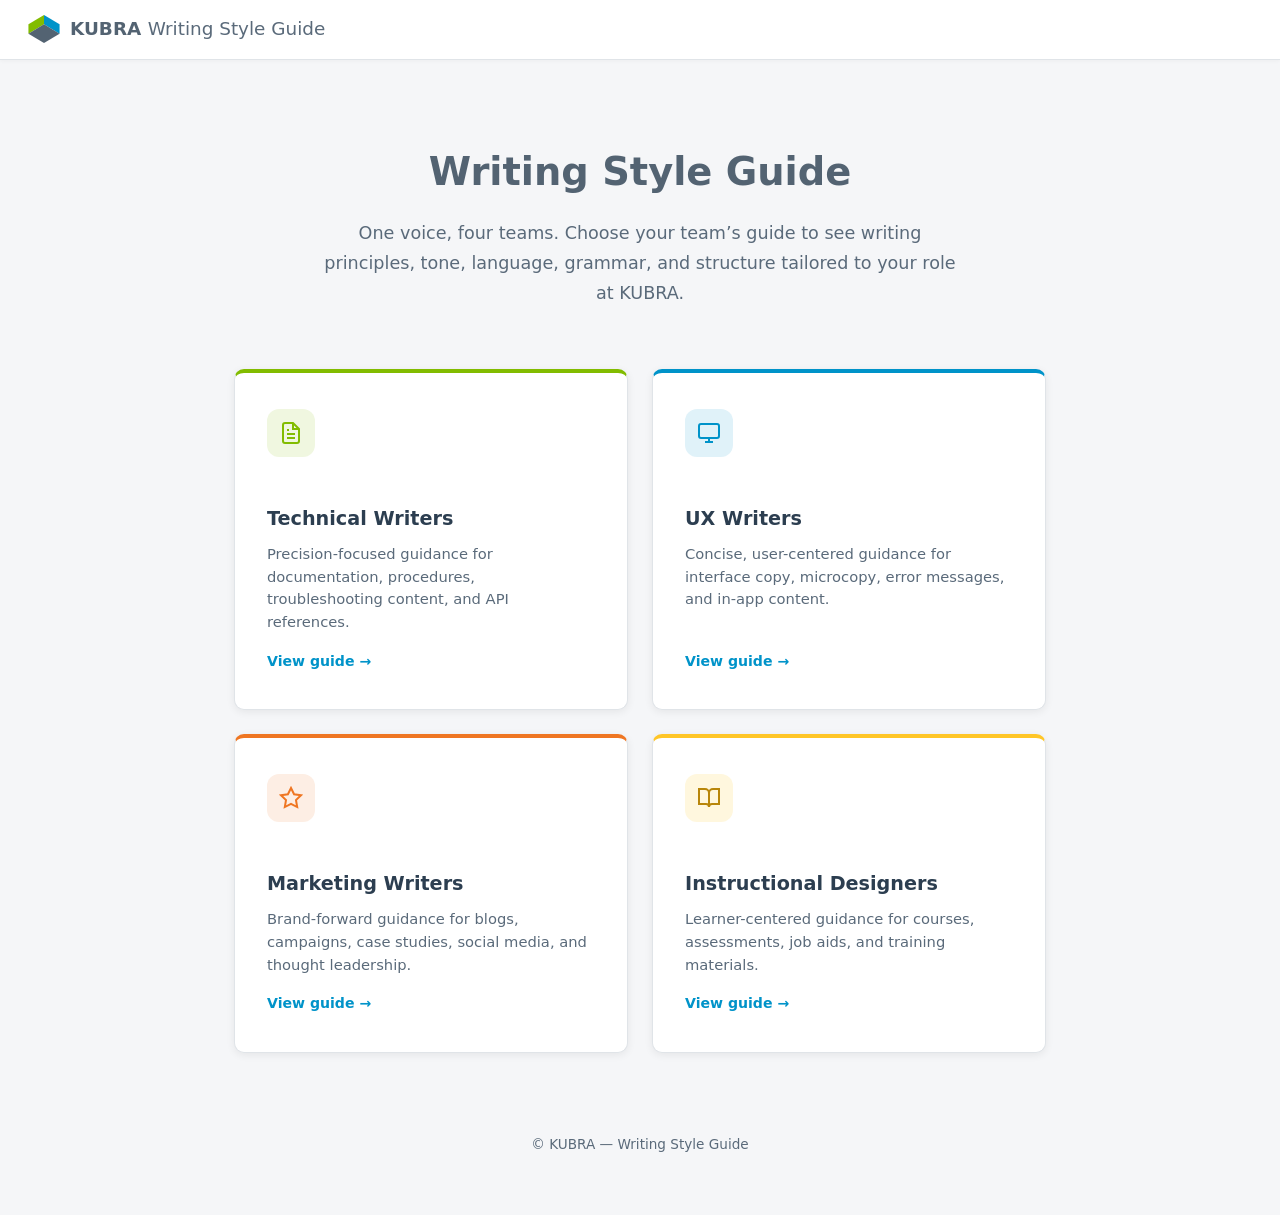
==== commit 1a471dd5: "Add team-specific style guide pages, PDF export, and improved search Break the single-page style gui" ====
--- a/index.html
+++ b/index.html
@@ -1,4 +1,3 @@
-html_content = '''
 <!DOCTYPE html>
 <html lang="en">
 <head>
@@ -7,9 +6,9 @@
     <title>KUBRA Writing Style Guide</title>
     <link rel="stylesheet" href="style.css" />
 </head>
-<body>
-    <header class="top-bar">
-        <div class="top-bar__logo">
+<body class="hub-body">
+    <header class="hub-header">
+        <div class="hub-header__logo">
             <svg viewBox="0 0 40 36" width="32" height="28" aria-hidden="true">
                 <polygon points="20,0 0,12 0,24 20,12" fill="#82BC00" />
                 <polygon points="20,0 40,12 40,24 20,12" fill="#0093C9" />
@@ -17,461 +16,53 @@
             </svg>
             <span>KUBRA <em>Writing Style Guide</em></span>
         </div>
-        <div class="top-bar__search">
-            <input type="text" id="searchInput" placeholder="Search the style guide..." autocomplete="off" />
-            <div class="search-meta" id="searchMeta"></div>
-        </div>
     </header>
 
-    <nav class="sidebar" id="sidebar">
-        <ul>
-            <li><a href="#introduction" class="nav-link active" data-section="introduction">Introduction</a></li>
-            <li>
-                <span class="nav-group-label">Writing</span>
-                <ul>
-                    <li><a href="#writing-principles" class="nav-link" data-section="writing-principles">Goals &amp; Principles</a></li>
-                    <li><a href="#tone-voice" class="nav-link" data-section="tone-voice">Tone &amp; Voice</a></li>
-                    <li><a href="#language" class="nav-link" data-section="language">Language</a></li>
-                    <li><a href="#grammar" class="nav-link" data-section="grammar">Grammar &amp; Mechanics</a></li>
-                    <li><a href="#sentence-structure" class="nav-link" data-section="sentence-structure">Sentence Structure</a></li>
-                    <li><a href="#abbreviations" class="nav-link" data-section="abbreviations">Abbreviations &amp; Acronyms</a></li>
-                </ul>
-            </li>
-        </ul>
-    </nav>
+    <section class="hub-hero">
+        <h1>Writing Style Guide</h1>
+        <p>One voice, four teams. Choose your team&rsquo;s guide to see writing principles, tone, language, grammar, and structure tailored to your role at KUBRA.</p>
+    </section>
 
-    <main class="content" id="content">
+    <div class="hub-grid">
+        <a href="tw.html" class="hub-card hub-card--tw">
+            <div class="hub-card__icon">
+                <svg width="24" height="24" viewBox="0 0 24 24" fill="none" stroke="currentColor" stroke-width="2"><path d="M14 2H6a2 2 0 0 0-2 2v16a2 2 0 0 0 2 2h12a2 2 0 0 0 2-2V8z"/><polyline points="14 2 14 8 20 8"/><line x1="16" y1="13" x2="8" y2="13"/><line x1="16" y1="17" x2="8" y2="17"/><polyline points="10 9 9 9 8 9"/></svg>
+            </div>
+            <h2>Technical Writers</h2>
+            <p>Precision-focused guidance for documentation, procedures, troubleshooting content, and API references.</p>
+            <span class="hub-card__link">View guide &rarr;</span>
+        </a>
 
-        <!-- ===== INTRODUCTION ===== -->
-        <section id="introduction" class="section">
-            <h1>Introduction</h1>
-            <h2>About This Guide</h2>
-            <p>This writing style guide is a tool to help everyone at KUBRA communicate with clarity, consistency, and confidence. Whether you&rsquo;re writing technical documentation, UI copy, marketing content, or learning materials, these guidelines ensure our words reflect who we are and respect our readers&rsquo; time.</p>
-            <p>Good writing builds trust. When our content is consistent, our customers and colleagues can focus on what matters &mdash; understanding the message and taking action.</p>
-            <p>This guide covers goals and principles, tone and voice, language, grammar and mechanics, sentence structure, and abbreviations and acronyms &mdash; with role-specific guidance for Technical Writers, UX Writers, Marketing Writers, and Instructional Designers.</p>
-            <div class="feedback-widget" data-section="introduction">
-                <div class="feedback-prompt">Was this section helpful?</div>
-                <div class="feedback-buttons">
-                    <button class="feedback-btn feedback-btn--like" data-type="like" title="Helpful"><svg width="18" height="18" viewBox="0 0 24 24" fill="none" stroke="currentColor" stroke-width="2"><path d="M14 9V5a3 3 0 0 0-3-3l-4 9v11h11.28a2 2 0 0 0 2-1.7l1.38-9a2 2 0 0 0-2-2.3H14z" /><path d="M7 22H4a2 2 0 0 1-2-2v-7a2 2 0 0 1 2-2h3" /></svg><span class="feedback-count" data-count="like">0</span></button>
-                    <button class="feedback-btn feedback-btn--dislike" data-type="dislike" title="Not helpful"><svg width="18" height="18" viewBox="0 0 24 24" fill="none" stroke="currentColor" stroke-width="2"><path d="M10 15v4a3 3 0 0 0 3 3l4-9V2H5.72a2 2 0 0 0-2 1.7l-1.38 9a2 2 0 0 0 2 2.3H10z" /><path d="M17 2h2.67A2.31 2.31 0 0 1 22 4v7a2.31 2.31 0 0 1-2.33 2H17" /></svg><span class="feedback-count" data-count="dislike">0</span></button>
-                </div>
-                <div class="feedback-comment-area hidden">
-                    <textarea class="feedback-textarea" placeholder="Share your feedback on this section..." rows="3"></textarea>
-                    <div class="feedback-comment-actions">
-                        <button class="feedback-submit">Submit</button>
-                        <button class="feedback-cancel">Cancel</button>
-                    </div>
-                </div>
-                <div class="feedback-comments-list"></div>
+        <a href="ux.html" class="hub-card hub-card--ux">
+            <div class="hub-card__icon">
+                <svg width="24" height="24" viewBox="0 0 24 24" fill="none" stroke="currentColor" stroke-width="2"><rect x="2" y="3" width="20" height="14" rx="2" ry="2"/><line x1="8" y1="21" x2="16" y2="21"/><line x1="12" y1="17" x2="12" y2="21"/></svg>
             </div>
-        </section>
+            <h2>UX Writers</h2>
+            <p>Concise, user-centered guidance for interface copy, microcopy, error messages, and in-app content.</p>
+            <span class="hub-card__link">View guide &rarr;</span>
+        </a>
 
-        <!-- ===== WRITING GOALS & PRINCIPLES ===== -->
-        <section id="writing-principles" class="section">
-            <h1>Writing Goals &amp; Principles</h1>
-            <h2>Core Principles</h2>
-            <div class="card-row card-row--quad">
-                <div class="card card--accent-green"><h3>Empower</h3><p>Give readers the confidence and tools to act. Make the next step clear and achievable.</p></div>
-                <div class="card card--accent-blue"><h3>Respect</h3><p>Use people-first language. Value the reader&rsquo;s time and avoid unnecessary complexity.</p></div>
-                <div class="card card--accent-green"><h3>Educate</h3><p>Focus on what users need to know to move forward. Prioritize usefulness over completeness.</p></div>
-                <div class="card card--accent-blue"><h3>Guide</h3><p>Be friendly, helpful, and solution-oriented. Reduce uncertainty and friction wherever possible.</p></div>
+        <a href="mktg.html" class="hub-card hub-card--mktg">
+            <div class="hub-card__icon">
+                <svg width="24" height="24" viewBox="0 0 24 24" fill="none" stroke="currentColor" stroke-width="2"><polygon points="12 2 15.09 8.26 22 9.27 17 14.14 18.18 21.02 12 17.77 5.82 21.02 7 14.14 2 9.27 8.91 8.26 12 2"/></svg>
             </div>
+            <h2>Marketing Writers</h2>
+            <p>Brand-forward guidance for blogs, campaigns, case studies, social media, and thought leadership.</p>
+            <span class="hub-card__link">View guide &rarr;</span>
+        </a>
 
-            <h2>By Role</h2>
-            <div class="role-tabs">
-                <button class="role-tab active" data-role="tw-principles">Technical Writers</button>
-                <button class="role-tab" data-role="ux-principles">UX Writers</button>
-                <button class="role-tab" data-role="mktg-principles">Marketing Writers</button>
-                <button class="role-tab" data-role="id-principles">Instructional Designers</button>
+        <a href="id.html" class="hub-card hub-card--id">
+            <div class="hub-card__icon">
+                <svg width="24" height="24" viewBox="0 0 24 24" fill="none" stroke="currentColor" stroke-width="2"><path d="M2 3h6a4 4 0 0 1 4 4v14a3 3 0 0 0-3-3H2z"/><path d="M22 3h-6a4 4 0 0 0-4 4v14a3 3 0 0 1 3-3h7z"/></svg>
             </div>
-            <div class="role-content" id="tw-principles"><ul class="styled-list"><li><strong>Thoroughness</strong> &mdash; Cover prerequisites, document steps, explain validation, include troubleshooting.</li><li><strong>Clarity of scope</strong> &mdash; State what the content covers and what it does not at the beginning of each document.</li><li><strong>Reusability</strong> &mdash; Structure procedures, warnings, notes, and examples so they can be reused across documents.</li><li><strong>Consistency</strong> &mdash; Use a standard structure for similar content so readers know what to expect.</li></ul></div>
-            <div class="role-content hidden" id="ux-principles"><ul class="styled-list"><li><strong>Microcopy focus</strong> &mdash; Every label, tooltip, and message should help users understand what to do next.</li><li><strong>Context awareness</strong> &mdash; Reflect the current UI state and user progress in system messages.</li><li><strong>Brevity</strong> &mdash; Keep copy short and focused, especially in constrained spaces.</li><li><strong>Predictive assistance</strong> &mdash; Anticipate common questions and address them before they interrupt the flow.</li></ul></div>
-            <div class="role-content hidden" id="mktg-principles"><ul class="styled-list"><li><strong>Benefit-first messaging</strong> &mdash; Lead with outcomes and value, not features.</li><li><strong>Audience awareness</strong> &mdash; Tailor language to the reader&rsquo;s role, goals, and stage in the journey.</li><li><strong>Credibility</strong> &mdash; Support claims with examples, data, or customer outcomes.</li><li><strong>Clear calls to action</strong> &mdash; Make the next step obvious and easy to take.</li></ul></div>
-            <div class="role-content hidden" id="id-principles"><ul class="styled-list"><li><strong>Learning objectives</strong> &mdash; Clearly state what learners will be able to do by the end of a section or module.</li><li><strong>Scaffolded learning</strong> &mdash; Introduce concepts gradually and build through guided practice.</li><li><strong>Engagement</strong> &mdash; Reinforce learning with activities, scenarios, or reflection.</li><li><strong>Accessibility</strong> &mdash; Design content that supports different learning styles and abilities.</li></ul></div>
+            <h2>Instructional Designers</h2>
+            <p>Learner-centered guidance for courses, assessments, job aids, and training materials.</p>
+            <span class="hub-card__link">View guide &rarr;</span>
+        </a>
+    </div>
 
-            <h2>Examples</h2>
-            <h3>Empower the Audience</h3>
-            <div class="example-block"><div class="example example--dont"><span class="badge badge--dont">&times; Before</span><p>&ldquo;This tool supports various functions.&rdquo;</p></div><div class="example example--do"><span class="badge badge--do">&check; After</span><p>&ldquo;You can use this tool to create reports, automate workflows, and manage customer data.&rdquo;</p></div></div>
-
-            <h3>Respect the Reader</h3>
-            <div class="example-block"><div class="example example--dont"><span class="badge badge--dont">&times; Before</span><p>&ldquo;Obviously, you need to configure your settings first.&rdquo;</p></div><div class="example example--do"><span class="badge badge--do">&check; After</span><p>&ldquo;Before you begin, configure your notification settings.&rdquo;</p></div></div>
-
-            <h3>Educate through Clarity</h3>
-            <div class="example-block"><div class="example example--dont"><span class="badge badge--dont">&times; Before</span><p>&ldquo;This tool&rsquo;s UI is hard to navigate for novices.&rdquo;</p></div><div class="example example--do"><span class="badge badge--do">&check; After</span><p>&ldquo;New users can find guidance through step-by-step tutorials and an intuitive interface designed to simplify navigation.&rdquo;</p></div></div>
-
-            <h3>Guide with Specificity</h3>
-            <div class="example-block"><div class="example example--dont"><span class="badge badge--dont">&times; Before</span><p>&ldquo;Fill in the form completely.&rdquo;</p></div><div class="example example--do"><span class="badge badge--do">&check; After</span><p>&ldquo;Enter your full name, email address, and phone number in the fields provided.&rdquo;</p></div></div>
-
-            <h3>Encourage Engagement</h3>
-            <div class="example-block"><div class="example example--dont"><span class="badge badge--dont">&times; Weak CTA</span><p>&ldquo;Learn more.&rdquo;</p></div><div class="example example--do"><span class="badge badge--do">&check; Strong CTA</span><p>&ldquo;Discover how this feature can improve your workflow.&rdquo;</p></div></div>
-            <div class="example-block"><div class="example example--dont"><span class="badge badge--dont">&times; Passive</span><p>&ldquo;Security settings are available.&rdquo;</p></div><div class="example example--do"><span class="badge badge--do">&check; Engaging</span><p>&ldquo;Your data security is our top priority &mdash; explore detailed security settings here.&rdquo;</p></div></div>
-
-            <div class="feedback-widget" data-section="writing-principles">
-                <div class="feedback-prompt">Was this section helpful?</div>
-                <div class="feedback-buttons">
-                    <button class="feedback-btn feedback-btn--like" data-type="like" title="Helpful"><svg width="18" height="18" viewBox="0 0 24 24" fill="none" stroke="currentColor" stroke-width="2"><path d="M14 9V5a3 3 0 0 0-3-3l-4 9v11h11.28a2 2 0 0 0 2-1.7l1.38-9a2 2 0 0 0-2-2.3H14z" /><path d="M7 22H4a2 2 0 0 1-2-2v-7a2 2 0 0 1 2-2h3" /></svg><span class="feedback-count" data-count="like">0</span></button>
-                    <button class="feedback-btn feedback-btn--dislike" data-type="dislike" title="Not helpful"><svg width="18" height="18" viewBox="0 0 24 24" fill="none" stroke="currentColor" stroke-width="2"><path d="M10 15v4a3 3 0 0 0 3 3l4-9V2H5.72a2 2 0 0 0-2 1.7l-1.38 9a2 2 0 0 0 2 2.3H10z" /><path d="M17 2h2.67A2.31 2.31 0 0 1 22 4v7a2.31 2.31 0 0 1-2.33 2H17" /></svg><span class="feedback-count" data-count="dislike">0</span></button>
-                </div>
-                <div class="feedback-comment-area hidden">
-                    <textarea class="feedback-textarea" placeholder="Share your feedback on this section..." rows="3"></textarea>
-                    <div class="feedback-comment-actions">
-                        <button class="feedback-submit">Submit</button>
-                        <button class="feedback-cancel">Cancel</button>
-                    </div>
-                </div>
-                <div class="feedback-comments-list"></div>
-            </div>
-        </section>
-
-        <!-- ===== TONE & VOICE ===== -->
-        <section id="tone-voice" class="section">
-            <h1>Tone &amp; Voice</h1>
-
-            <h2>Voice</h2>
-            <p>Voice defines KUBRA&rsquo;s personality. It remains consistent across channels while allowing flexibility based on audience and context.</p>
-            <h3>Core Attributes</h3>
-            <div class="card-row card-row--triple">
-                <div class="card"><h4>Confident but Humble</h4><p>We know our space and can help, without sounding arrogant.</p></div>
-                <div class="card"><h4>Informal but Precise</h4><p>We sound human and approachable, but never sloppy or unclear.</p></div>
-                <div class="card"><h4>Helpful, Never Overbearing</h4><p>We guide readers toward outcomes without pushing or overwhelming them.</p></div>
-            </div>
-
-            <h2>Voice by Role</h2>
-            <div class="role-tabs">
-                <button class="role-tab active" data-role="tw-voice">Technical Writers</button>
-                <button class="role-tab" data-role="ux-voice">UX Writers</button>
-                <button class="role-tab" data-role="mktg-voice">Marketing Writers</button>
-                <button class="role-tab" data-role="id-voice">Instructional Designers</button>
-            </div>
-            <div class="role-content" id="tw-voice"><p>Use an <strong>expert guide</strong> voice. Writing should sound knowledgeable and practical, using active voice and clear ownership of actions.</p></div>
-            <div class="role-content hidden" id="ux-voice"><p>Act as a <strong>friendly companion</strong> in the interface. Writing should feel conversational, supportive, and focused on helping users move forward.</p></div>
-            <div class="role-content hidden" id="mktg-voice"><p>Act as <strong>brand ambassadors</strong>. Writing should reflect KUBRA&rsquo;s energy and confidence while staying grounded in real customer needs and outcomes.</p></div>
-            <div class="role-content hidden" id="id-voice"><p>Act as <strong>encouraging coaches</strong>. Writing should build confidence, normalize challenge, and help learners feel capable as they progress.</p></div>
-
-            <h3>Voice Examples by Role</h3>
-            <div class="example-block"><div class="example example--dont"><span class="badge badge--dont">&times; Marketing &mdash; Too Flat</span><p>&ldquo;Our product has many features.&rdquo;</p></div><div class="example example--do"><span class="badge badge--do">&check; Marketing &mdash; On Brand</span><p>&ldquo;Our solutions empower you to achieve more with fewer resources &mdash; made simple and intuitive.&rdquo;</p></div></div>
-            <div class="example-block"><div class="example example--dont"><span class="badge badge--dont">&times; Technical &mdash; Vague</span><p>&ldquo;Do the password thing to get back in.&rdquo;</p></div><div class="example example--do"><span class="badge badge--do">&check; Technical &mdash; Clear</span><p>&ldquo;To reset your password, enter your email and follow the link provided in your inbox.&rdquo;</p></div></div>
-            <div class="example-block"><div class="example example--dont"><span class="badge badge--dont">&times; UX &mdash; Wordy</span><p>&ldquo;You might want to press here to proceed.&rdquo;</p></div><div class="example example--do"><span class="badge badge--do">&check; UX &mdash; Concise</span><p>&ldquo;Press to continue.&rdquo;</p></div></div>
-            <div class="example-block"><div class="example example--dont"><span class="badge badge--dont">&times; Instructional &mdash; Cold</span><p>&ldquo;Proceed to the next module.&rdquo;</p></div><div class="example example--do"><span class="badge badge--do">&check; Instructional &mdash; Encouraging</span><p>&ldquo;Great start! Let&rsquo;s move on to more advanced techniques.&rdquo;</p></div></div>
-
-            <h2>Tone</h2>
-            <p>Tone is how voice adapts to the situation. While KUBRA&rsquo;s voice stays consistent, tone should shift based on context, audience, and emotional stakes.</p>
-            <h3>Core Stance</h3>
-            <ul class="styled-list">
-                <li>Tone is generally <strong>informal, but always clear</strong>. Clarity takes priority over entertainment.</li>
-                <li>Tone should <strong>adapt to user context</strong> &mdash; troubleshooting, exploration, or decision-making.</li>
-            </ul>
-
-            <h3>Tone by Role</h3>
-            <div class="role-tabs">
-                <button class="role-tab active" data-role="tw-tone">Technical Writers</button>
-                <button class="role-tab" data-role="ux-tone">UX Writers</button>
-                <button class="role-tab" data-role="mktg-tone">Marketing Writers</button>
-                <button class="role-tab" data-role="id-tone">Instructional Designers</button>
-            </div>
-            <div class="role-content" id="tw-tone"><p>Use a <strong>neutral, professional</strong> tone. Procedures should be objective and predictable, while troubleshooting content should show empathy and focus on recovery.</p></div>
-            <div class="role-content hidden" id="ux-tone"><p>Use a <strong>conversational</strong> tone in normal flows, a <strong>calm and reassuring</strong> tone in error states, and a <strong>brief, positive</strong> tone in success messages.</p></div>
-            <div class="role-content hidden" id="mktg-tone"><p>Vary tone by content type. Blogs, social posts, and most emails are <strong>informal and approachable</strong>. White papers are more <strong>formal and focused on thought leadership</strong>. Case studies are <strong>factual and client-approved</strong>. Press releases are <strong>concise, factual, and energetic</strong>.</p></div>
-            <div class="role-content hidden" id="id-tone"><p>Use a <strong>supportive and motivational</strong> tone. Learning content should feel encouraging, while assessments should be clear and direct.</p></div>
-
-            <h3>Tone Examples</h3>
-            <div class="example-block"><div class="example example--dont"><span class="badge badge--dont">&times; Error Message &mdash; Blunt</span><p>&ldquo;Connection failed.&rdquo;</p></div><div class="example example--do"><span class="badge badge--do">&check; Error Message &mdash; Empathetic</span><p>&ldquo;Your connection was lost. Please check your network and try again.&rdquo;</p></div></div>
-            <div class="example-block"><div class="example example--dont"><span class="badge badge--dont">&times; Marketing &mdash; Hype</span><p>&ldquo;This is the most revolutionary product ever!&rdquo;</p></div><div class="example example--do"><span class="badge badge--do">&check; Marketing &mdash; Grounded</span><p>&ldquo;Join thousands who&rsquo;ve transformed their business using our intuitive tools.&rdquo;</p></div></div>
-            <div class="example-block"><div class="example example--dont"><span class="badge badge--dont">&times; Difficult Task &mdash; Dismissive</span><p>&ldquo;Just follow the steps.&rdquo;</p></div><div class="example example--do"><span class="badge badge--do">&check; Difficult Task &mdash; Reassuring</span><p>&ldquo;This process has a few steps, but we&rsquo;ll walk you through each one.&rdquo;</p></div></div>
-            <div class="example-block"><div class="example example--dont"><span class="badge badge--dont">&times; Success &mdash; Flat</span><p>&ldquo;Done.&rdquo;</p></div><div class="example example--do"><span class="badge badge--do">&check; Success &mdash; Positive</span><p>&ldquo;All set! Your changes have been saved.&rdquo;</p></div></div>
-
-            <h2>Inclusive Language</h2>
-            <ul class="styled-list">
-                <li>Avoid words or phrases that might alienate diverse groups.</li>
-                <li>Use &ldquo;allowlist&rdquo; instead of &ldquo;whitelist.&rdquo;</li>
-                <li>Use &ldquo;they&rdquo; for gender neutrality.</li>
-                <li>Avoid age markers (e.g., &ldquo;elderly&rdquo;).</li>
-            </ul>
-            <h3>Inclusive Language Examples</h3>
-            <div class="example-block"><div class="example example--dont"><span class="badge badge--dont">&times; Don&rsquo;t</span><p>&ldquo;Hey guys, check out the new feature!&rdquo;</p></div><div class="example example--do"><span class="badge badge--do">&check; Do</span><p>&ldquo;Hello everyone &mdash; check out the new feature!&rdquo;</p></div></div>
-            <div class="example-block"><div class="example example--dont"><span class="badge badge--dont">&times; Don&rsquo;t</span><p>&ldquo;Add the domain to the whitelist.&rdquo;</p></div><div class="example example--do"><span class="badge badge--do">&check; Do</span><p>&ldquo;Add the domain to the allowlist.&rdquo;</p></div></div>
-            <div class="example-block"><div class="example example--dont"><span class="badge badge--dont">&times; Don&rsquo;t</span><p>&ldquo;When a user logs in, he will see his dashboard.&rdquo;</p></div><div class="example example--do"><span class="badge badge--do">&check; Do</span><p>&ldquo;When a user logs in, they will see their dashboard.&rdquo;</p></div></div>
-            <div class="example-block"><div class="example example--dont"><span class="badge badge--dont">&times; Don&rsquo;t</span><p>&ldquo;This feature is so easy, even your grandma could use it.&rdquo;</p></div><div class="example example--do"><span class="badge badge--do">&check; Do</span><p>&ldquo;This feature is designed to be intuitive for users of all experience levels.&rdquo;</p></div></div>
-
-            <div class="feedback-widget" data-section="tone-voice">
-                <div class="feedback-prompt">Was this section helpful?</div>
-                <div class="feedback-buttons">
-                    <button class="feedback-btn feedback-btn--like" data-type="like" title="Helpful"><svg width="18" height="18" viewBox="0 0 24 24" fill="none" stroke="currentColor" stroke-width="2"><path d="M14 9V5a3 3 0 0 0-3-3l-4 9v11h11.28a2 2 0 0 0 2-1.7l1.38-9a2 2 0 0 0-2-2.3H14z" /><path d="M7 22H4a2 2 0 0 1-2-2v-7a2 2 0 0 1 2-2h3" /></svg><span class="feedback-count" data-count="like">0</span></button>
-                    <button class="feedback-btn feedback-btn--dislike" data-type="dislike" title="Not helpful"><svg width="18" height="18" viewBox="0 0 24 24" fill="none" stroke="currentColor" stroke-width="2"><path d="M10 15v4a3 3 0 0 0 3 3l4-9V2H5.72a2 2 0 0 0-2 1.7l-1.38 9a2 2 0 0 0 2 2.3H10z" /><path d="M17 2h2.67A2.31 2.31 0 0 1 22 4v7a2.31 2.31 0 0 1-2.33 2H17" /></svg><span class="feedback-count" data-count="dislike">0</span></button>
-                </div>
-                <div class="feedback-comment-area hidden">
-                    <textarea class="feedback-textarea" placeholder="Share your feedback on this section..." rows="3"></textarea>
-                    <div class="feedback-comment-actions">
-                        <button class="feedback-submit">Submit</button>
-                        <button class="feedback-cancel">Cancel</button>
-                    </div>
-                </div>
-                <div class="feedback-comments-list"></div>
-            </div>
-        </section>
-
-        <!-- ===== LANGUAGE ===== -->
-        <section id="language" class="section">
-            <h1>Language</h1>
-            <p>Language choices determine how easy content is to understand, scan, and trust. At KUBRA, language should feel clear, consistent, and inclusive across all content types.</p>
-
-            <h2>Core Language Approach</h2>
-            <ul class="styled-list">
-                <li><strong>Use plain language</strong> whenever possible. Choose familiar words and direct verbs over complex or abstract phrasing. Plain language is not simplistic &mdash; it is efficient and respectful of the reader&rsquo;s time.</li>
-                <li><strong>Be consistent.</strong> Use one term per concept and apply it everywhere. Switching between similar terms creates unnecessary confusion.</li>
-                <li><strong>Write inclusively.</strong> Avoid language that assumes identity, role, ability, or experience. Use gender-neutral terms and avoid idioms or cultural references that may not translate well.</li>
-                <li><strong>Write for a global audience.</strong> Avoid slang and metaphors. Use clear date and time formats and specify time zones when time matters.</li>
-                <li><strong>Use American English</strong> by default. Canadian spelling is used only when content is explicitly targeted to a Canadian audience.</li>
-            </ul>
-
-            <h2>Language by Role</h2>
-            <div class="role-tabs">
-                <button class="role-tab active" data-role="tw-lang">Technical Writers</button>
-                <button class="role-tab" data-role="ux-lang">UX Writers</button>
-                <button class="role-tab" data-role="mktg-lang">Marketing Writers</button>
-                <button class="role-tab" data-role="id-lang">Instructional Designers</button>
-            </div>
-            <div class="role-content" id="tw-lang"><p>Prioritize <strong>precision and consistency</strong>. Match UI labels and system messages exactly, define technical terms when first introduced, and use acronyms carefully.</p></div>
-            <div class="role-content hidden" id="ux-lang"><p>Mirror how users <strong>think and speak</strong>. Use familiar language, clear action verbs, and concise phrasing that supports quick decision-making in the interface.</p></div>
-            <div class="role-content hidden" id="mktg-lang"><p>Translate product capabilities into <strong>customer value</strong>. Language should be conversational, accurate, and empathetic &mdash; avoiding hype or unsupported claims.</p></div>
-            <div class="role-content hidden" id="id-lang"><p>Use <strong>learner-centered language</strong>. Address learners directly, use consistent instructional verbs, and reinforce terminology through repetition and practice.</p></div>
-
-            <h2>Language Examples</h2>
-            <h3>Plain Language</h3>
-            <div class="example-block"><div class="example example--dont"><span class="badge badge--dont">&times; Before</span><p>&ldquo;Utilize the aforementioned functionality to facilitate the process.&rdquo;</p></div><div class="example example--do"><span class="badge badge--do">&check; After</span><p>&ldquo;Use this feature to complete the process.&rdquo;</p></div></div>
-            <div class="example-block"><div class="example example--dont"><span class="badge badge--dont">&times; Before</span><p>&ldquo;Commence the initialization procedure.&rdquo;</p></div><div class="example example--do"><span class="badge badge--do">&check; After</span><p>&ldquo;Start the setup.&rdquo;</p></div></div>
-
-            <h3>Consistency</h3>
-            <div class="example-block"><div class="example example--dont"><span class="badge badge--dont">&times; Inconsistent</span><p>Using &ldquo;dashboard,&rdquo; &ldquo;home screen,&rdquo; and &ldquo;main page&rdquo; interchangeably for the same view.</p></div><div class="example example--do"><span class="badge badge--do">&check; Consistent</span><p>Always refer to it as the &ldquo;dashboard&rdquo; &mdash; one term, used everywhere.</p></div></div>
-
-            <h3>Global Audience</h3>
-            <div class="example-block"><div class="example example--dont"><span class="badge badge--dont">&times; Before</span><p>&ldquo;Let&rsquo;s knock this out of the park by EOD.&rdquo;</p></div><div class="example example--do"><span class="badge badge--do">&check; After</span><p>&ldquo;Let&rsquo;s complete this by 5:00 PM ET today.&rdquo;</p></div></div>
-            <div class="example-block"><div class="example example--dont"><span class="badge badge--dont">&times; Before</span><p>&ldquo;It&rsquo;s a piece of cake to set up.&rdquo;</p></div><div class="example example--do"><span class="badge badge--do">&check; After</span><p>&ldquo;Setup takes about five minutes.&rdquo;</p></div></div>
-
-            <h3>American vs. Canadian English</h3>
-            <div class="example-block"><div class="example example--dont"><span class="badge badge--dont">&times; Canadian (default content)</span><p>&ldquo;Colour,&rdquo; &ldquo;centre,&rdquo; &ldquo;analyse&rdquo;</p></div><div class="example example--do"><span class="badge badge--do">&check; American (default)</span><p>&ldquo;Color,&rdquo; &ldquo;center,&rdquo; &ldquo;analyze&rdquo;</p></div></div>
-
-            <h3>Inclusive Language</h3>
-            <div class="example-block"><div class="example example--dont"><span class="badge badge--dont">&times; Before</span><p>&ldquo;Even a beginner can figure this out.&rdquo;</p></div><div class="example example--do"><span class="badge badge--do">&check; After</span><p>&ldquo;This feature is designed to be straightforward for all experience levels.&rdquo;</p></div></div>
-
-            <div class="feedback-widget" data-section="language">
-                <div class="feedback-prompt">Was this section helpful?</div>
-                <div class="feedback-buttons">
-                    <button class="feedback-btn feedback-btn--like" data-type="like" title="Helpful"><svg width="18" height="18" viewBox="0 0 24 24" fill="none" stroke="currentColor" stroke-width="2"><path d="M14 9V5a3 3 0 0 0-3-3l-4 9v11h11.28a2 2 0 0 0 2-1.7l1.38-9a2 2 0 0 0-2-2.3H14z" /><path d="M7 22H4a2 2 0 0 1-2-2v-7a2 2 0 0 1 2-2h3" /></svg><span class="feedback-count" data-count="like">0</span></button>
-                    <button class="feedback-btn feedback-btn--dislike" data-type="dislike" title="Not helpful"><svg width="18" height="18" viewBox="0 0 24 24" fill="none" stroke="currentColor" stroke-width="2"><path d="M10 15v4a3 3 0 0 0 3 3l4-9V2H5.72a2 2 0 0 0-2 1.7l-1.38 9a2 2 0 0 0 2 2.3H10z" /><path d="M17 2h2.67A2.31 2.31 0 0 1 22 4v7a2.31 2.31 0 0 1-2.33 2H17" /></svg><span class="feedback-count" data-count="dislike">0</span></button>
-                </div>
-                <div class="feedback-comment-area hidden">
-                    <textarea class="feedback-textarea" placeholder="Share your feedback on this section..." rows="3"></textarea>
-                    <div class="feedback-comment-actions">
-                        <button class="feedback-submit">Submit</button>
-                        <button class="feedback-cancel">Cancel</button>
-                    </div>
-                </div>
-                <div class="feedback-comments-list"></div>
-            </div>
-        </section>
-
-        <!-- ===== GRAMMAR & MECHANICS ===== -->
-        <section id="grammar" class="section">
-            <h1>Grammar &amp; Mechanics</h1>
-            <p>Grammar and mechanics create consistency across KUBRA content and reduce reader effort. These standards exist to support clarity, not formality.</p>
-
-            <h2>Core Conventions</h2>
-            <ul class="styled-list">
-                <li><strong>Use the Oxford comma.</strong></li>
-                <li>Use parentheses for asides.</li>
-                <li>Follow consistent rules for numbers, dates, and times.</li>
-                <li>Avoid decorative punctuation.</li>
-                <li>Format UI elements consistently.</li>
-            </ul>
-
-            <h2>Mechanics by Role</h2>
-            <div class="role-tabs">
-                <button class="role-tab active" data-role="tw-grammar">Technical Writers</button>
-                <button class="role-tab" data-role="ux-grammar">UX Writers</button>
-                <button class="role-tab" data-role="mktg-grammar">Marketing Writers</button>
-                <button class="role-tab" data-role="id-grammar">Instructional Designers</button>
-            </div>
-            <div class="role-content" id="tw-grammar"><p>Consistently format UI labels, code, and commands. Always include a clear recovery path in troubleshooting content.</p></div>
-            <div class="role-content hidden" id="ux-grammar"><p>Use sentence case for UI text, keep punctuation minimal, and maintain consistent message patterns across similar interactions.</p></div>
-            <div class="role-content hidden" id="mktg-grammar"><p>Optimize mechanics for readability and scanning, using numerals and formatting where they improve clarity.</p></div>
-            <div class="role-content hidden" id="id-grammar"><p>Use consistent labeling for modules and activities, parallel structure in objectives, and clear, supportive feedback.</p></div>
-
-            <h2>Grammar &amp; Mechanics Examples</h2>
-            <h3>Oxford Comma</h3>
-            <div class="example-block"><div class="example example--dont"><span class="badge badge--dont">&times; Without</span><p>&ldquo;KUBRA offers billing, payments and notifications.&rdquo;</p></div><div class="example example--do"><span class="badge badge--do">&check; With Oxford Comma</span><p>&ldquo;KUBRA offers billing, payments, and notifications.&rdquo;</p></div></div>
-
-            <h3>Numbers &amp; Dates</h3>
-            <div class="example-block"><div class="example example--dont"><span class="badge badge--dont">&times; Inconsistent</span><p>&ldquo;The report covers three months starting 3/10/26.&rdquo;</p></div><div class="example example--do"><span class="badge badge--do">&check; Consistent</span><p>&ldquo;The report covers 3 months starting March 10, 2026.&rdquo;</p></div></div>
-
-            <h3>UI Element Formatting</h3>
-            <div class="example-block"><div class="example example--dont"><span class="badge badge--dont">&times; Unclear</span><p>&ldquo;Click submit to save your changes.&rdquo;</p></div><div class="example example--do"><span class="badge badge--do">&check; Clear</span><p>&ldquo;Click <strong>Submit</strong> to save your changes.&rdquo;</p></div></div>
-
-            <h3>Decorative Punctuation</h3>
-            <div class="example-block"><div class="example example--dont"><span class="badge badge--dont">&times; Decorative</span><p>&ldquo;Welcome to KUBRA!!!&rdquo;</p></div><div class="example example--do"><span class="badge badge--do">&check; Clean</span><p>&ldquo;Welcome to KUBRA.&rdquo;</p></div></div>
-
-            <h3>Sentence Case for UI</h3>
-            <div class="example-block"><div class="example example--dont"><span class="badge badge--dont">&times; Title Case</span><p>&ldquo;View Your Account Settings&rdquo;</p></div><div class="example example--do"><span class="badge badge--do">&check; Sentence Case</span><p>&ldquo;View your account settings&rdquo;</p></div></div>
-
-            <h3>Troubleshooting Recovery Path</h3>
-            <div class="example-block"><div class="example example--dont"><span class="badge badge--dont">&times; Dead End</span><p>&ldquo;The upload failed.&rdquo;</p></div><div class="example example--do"><span class="badge badge--do">&check; Recovery Path</span><p>&ldquo;The upload failed. Check that your file is under 10 MB and in .csv format, then try again.&rdquo;</p></div></div>
-
-            <h3>Parentheses for Asides</h3>
-            <div class="example-block"><div class="example example--dont"><span class="badge badge--dont">&times; Before</span><p>&ldquo;The feature &mdash; which was released last quarter &mdash; is now available to all users &mdash; including trial accounts.&rdquo;</p></div><div class="example example--do"><span class="badge badge--do">&check; After</span><p>&ldquo;The feature (released last quarter) is now available to all users, including trial accounts.&rdquo;</p></div></div>
-
-            <div class="feedback-widget" data-section="grammar">
-                <div class="feedback-prompt">Was this section helpful?</div>
-                <div class="feedback-buttons">
-                    <button class="feedback-btn feedback-btn--like" data-type="like" title="Helpful"><svg width="18" height="18" viewBox="0 0 24 24" fill="none" stroke="currentColor" stroke-width="2"><path d="M14 9V5a3 3 0 0 0-3-3l-4 9v11h11.28a2 2 0 0 0 2-1.7l1.38-9a2 2 0 0 0-2-2.3H14z" /><path d="M7 22H4a2 2 0 0 1-2-2v-7a2 2 0 0 1 2-2h3" /></svg><span class="feedback-count" data-count="like">0</span></button>
-                    <button class="feedback-btn feedback-btn--dislike" data-type="dislike" title="Not helpful"><svg width="18" height="18" viewBox="0 0 24 24" fill="none" stroke="currentColor" stroke-width="2"><path d="M10 15v4a3 3 0 0 0 3 3l4-9V2H5.72a2 2 0 0 0-2 1.7l-1.38 9a2 2 0 0 0 2 2.3H10z" /><path d="M17 2h2.67A2.31 2.31 0 0 1 22 4v7a2.31 2.31 0 0 1-2.33 2H17" /></svg><span class="feedback-count" data-count="dislike">0</span></button>
-                </div>
-                <div class="feedback-comment-area hidden">
-                    <textarea class="feedback-textarea" placeholder="Share your feedback on this section..." rows="3"></textarea>
-                    <div class="feedback-comment-actions">
-                        <button class="feedback-submit">Submit</button>
-                        <button class="feedback-cancel">Cancel</button>
-                    </div>
-                </div>
-                <div class="feedback-comments-list"></div>
-            </div>
-        </section>
-
-        <!-- ===== SENTENCE STRUCTURE ===== -->
-        <section id="sentence-structure" class="section">
-            <h1>Sentence Structure</h1>
-            <p>Sentence structure affects how quickly content can be read and understood. At KUBRA, structure should support scanning, clarity, and action.</p>
-
-            <h2>Core Approach</h2>
-            <ul class="styled-list">
-                <li>Prefer <strong>short, direct sentences</strong>.</li>
-                <li>Express <strong>one idea per sentence</strong> and one topic per paragraph.</li>
-                <li>Place the <strong>most important information first</strong>. Supporting details can follow.</li>
-                <li>Use <strong>lists</strong> to reduce complexity and make content easier to scan.</li>
-            </ul>
-
-            <h2>Structure by Role</h2>
-            <div class="role-tabs">
-                <button class="role-tab active" data-role="tw-sentence">Technical Writers</button>
-                <button class="role-tab" data-role="ux-sentence">UX Writers</button>
-                <button class="role-tab" data-role="mktg-sentence">Marketing Writers</button>
-                <button class="role-tab" data-role="id-sentence">Instructional Designers</button>
-            </div>
-            <div class="role-content" id="tw-sentence"><p>Keep procedures atomic, with <strong>one action per step</strong> and verb-first instructions. Headings should describe outcomes, not topics.</p></div>
-            <div class="role-content hidden" id="ux-sentence"><p>Keep labels and messages short. <strong>Sentence fragments are acceptable</strong> when context makes meaning clear.</p></div>
-            <div class="role-content hidden" id="mktg-sentence"><p>Favor <strong>short sentences, clear subheadings, and white space</strong>. Dense paragraphs should be avoided.</p></div>
-            <div class="role-content hidden" id="id-sentence"><p>Introduce a concept briefly, then move quickly into application. <strong>Instructions and explanations should be clearly separated.</strong></p></div>
-
-            <h2>Sentence Structure Examples</h2>
-            <h3>Short &amp; Direct</h3>
-            <div class="example-block"><div class="example example--dont"><span class="badge badge--dont">&times; Before</span><p>&ldquo;In order to be able to access the reporting dashboard, users will first need to make sure that they have completed the setup process and verified their account information.&rdquo;</p></div><div class="example example--do"><span class="badge badge--do">&check; After</span><p>&ldquo;Complete setup and verify your account to access the reporting dashboard.&rdquo;</p></div></div>
-
-            <h3>One Idea per Sentence</h3>
-            <div class="example-block"><div class="example example--dont"><span class="badge badge--dont">&times; Before</span><p>&ldquo;Click <strong>Save</strong>, which will store your preferences and also send a confirmation email to your address on file and update the audit log.&rdquo;</p></div><div class="example example--do"><span class="badge badge--do">&check; After</span><p>&ldquo;Click <strong>Save</strong> to store your preferences. A confirmation email will be sent to your address on file. The audit log updates automatically.&rdquo;</p></div></div>
-
-            <h3>Important Information First</h3>
-            <div class="example-block"><div class="example example--dont"><span class="badge badge--dont">&times; Before</span><p>&ldquo;After reviewing the documentation and consulting with your team lead, submit the request form.&rdquo;</p></div><div class="example example--do"><span class="badge badge--do">&check; After</span><p>&ldquo;Submit the request form after reviewing the documentation and consulting with your team lead.&rdquo;</p></div></div>
-
-            <h3>Verb-First Instructions (Technical Writing)</h3>
-            <div class="example-block"><div class="example example--dont"><span class="badge badge--dont">&times; Before</span><p>&ldquo;The configuration file should be opened by the administrator.&rdquo;</p></div><div class="example example--do"><span class="badge badge--do">&check; After</span><p>&ldquo;Open the configuration file.&rdquo;</p></div></div>
-
-            <h3>Outcome-Based Headings</h3>
-            <div class="example-block"><div class="example example--dont"><span class="badge badge--dont">&times; Topic-Based</span><p>&ldquo;Password Information&rdquo;</p></div><div class="example example--do"><span class="badge badge--do">&check; Outcome-Based</span><p>&ldquo;Reset Your Password&rdquo;</p></div></div>
-
-            <h3>Using Lists</h3>
-            <div class="example-block"><div class="example example--dont"><span class="badge badge--dont">&times; Dense Paragraph</span><p>&ldquo;To get started, you need to create an account, verify your email, set up two-factor authentication, and configure your notification preferences.&rdquo;</p></div><div class="example example--do"><span class="badge badge--do">&check; Scannable List</span><p>To get started:<br>1. Create an account.<br>2. Verify your email.<br>3. Set up two-factor authentication.<br>4. Configure your notification preferences.</p></div></div>
-
-            <div class="feedback-widget" data-section="sentence-structure">
-                <div class="feedback-prompt">Was this section helpful?</div>
-                <div class="feedback-buttons">
-                    <button class="feedback-btn feedback-btn--like" data-type="like" title="Helpful"><svg width="18" height="18" viewBox="0 0 24 24" fill="none" stroke="currentColor" stroke-width="2"><path d="M14 9V5a3 3 0 0 0-3-3l-4 9v11h11.28a2 2 0 0 0 2-1.7l1.38-9a2 2 0 0 0-2-2.3H14z" /><path d="M7 22H4a2 2 0 0 1-2-2v-7a2 2 0 0 1 2-2h3" /></svg><span class="feedback-count" data-count="like">0</span></button>
-                    <button class="feedback-btn feedback-btn--dislike" data-type="dislike" title="Not helpful"><svg width="18" height="18" viewBox="0 0 24 24" fill="none" stroke="currentColor" stroke-width="2"><path d="M10 15v4a3 3 0 0 0 3 3l4-9V2H5.72a2 2 0 0 0-2 1.7l-1.38 9a2 2 0 0 0 2 2.3H10z" /><path d="M17 2h2.67A2.31 2.31 0 0 1 22 4v7a2.31 2.31 0 0 1-2.33 2H17" /></svg><span class="feedback-count" data-count="dislike">0</span></button>
-                </div>
-                <div class="feedback-comment-area hidden">
-                    <textarea class="feedback-textarea" placeholder="Share your feedback on this section..." rows="3"></textarea>
-                    <div class="feedback-comment-actions">
-                        <button class="feedback-submit">Submit</button>
-                        <button class="feedback-cancel">Cancel</button>
-                    </div>
-                </div>
-                <div class="feedback-comments-list"></div>
-            </div>
-        </section>
-
-        <!-- ===== ABBREVIATIONS & ACRONYMS ===== -->
-        <section id="abbreviations" class="section">
-            <h1>Abbreviations &amp; Acronyms</h1>
-            <p>Abbreviations and acronyms can improve efficiency when used carefully, but they can also create confusion when overused or introduced without context. At KUBRA, acronyms should support clarity, not replace it.</p>
-
-            <h2>General Guidance</h2>
-            <ul class="styled-list">
-                <li><strong>Spell out on first use</strong>, followed by the shortened form in parentheses. After that, use the acronym consistently.</li>
-                <li><strong>Do not introduce acronyms that appear only once or twice</strong> on a page. If a term is not reused, spelling it out is usually clearer.</li>
-                <li><strong>Avoid internal or team-specific shorthand</strong> in customer-facing content. If an acronym is meaningful only inside KUBRA, it likely does not belong in external documentation or marketing materials.</li>
-                <li>When <strong>multiple acronyms appear in the same section</strong>, take extra care to avoid cognitive overload. Consider rephrasing or breaking up the content.</li>
-            </ul>
-
-            <h2>By Role</h2>
-            <div class="role-tabs">
-                <button class="role-tab active" data-role="tw-abbr">Technical Writers</button>
-                <button class="role-tab" data-role="ux-abbr">UX Writers</button>
-                <button class="role-tab" data-role="mktg-abbr">Marketing Writers</button>
-                <button class="role-tab" data-role="id-abbr">Instructional Designers</button>
-            </div>
-            <div class="role-content" id="tw-abbr"><p>Acronyms are often unavoidable, but they should always be introduced intentionally. Define them clearly, especially when they represent systems, roles, or configurations that affect task outcomes. Consider whether the acronym is industry-standard or product-specific, and define accordingly.</p></div>
-            <div class="role-content hidden" id="ux-abbr"><p>Avoid acronyms in UI text whenever possible. Short interface copy should prioritize immediate understanding. Acronyms may be appropriate in tables, advanced settings, or constrained spaces only when the audience is familiar with them.</p></div>
-            <div class="role-content hidden" id="mktg-abbr"><p>Use acronyms sparingly and only when they are well known to the intended audience. When in doubt, spell it out. Acronyms should never make messaging feel exclusive or overly technical.</p></div>
-            <div class="role-content hidden" id="id-abbr"><p>Introduce acronyms early in a course and reinforce them consistently. Avoid introducing multiple new acronyms at once. If learners must remember an acronym, ensure it is reused in activities and assessments.</p></div>
-
-            <h2>Abbreviation &amp; Acronym Examples</h2>
-            <h3>First-Use Introduction</h3>
-            <div class="example-block"><div class="example example--dont"><span class="badge badge--dont">&times; Before</span><p>&ldquo;Configure the API to connect to the CRM.&rdquo;</p></div><div class="example example--do"><span class="badge badge--do">&check; After</span><p>&ldquo;Configure the Application Programming Interface (API) to connect to the Customer Relationship Management (CRM) system.&rdquo;</p></div></div>
-
-            <h3>Avoid One-Time Acronyms</h3>
-            <div class="example-block"><div class="example example--dont"><span class="badge badge--dont">&times; Unnecessary</span><p>&ldquo;The Key Performance Indicator (KPI) showed improvement.&rdquo; <em>(KPI never appears again)</em></p></div><div class="example example--do"><span class="badge badge--do">&check; Clearer</span><p>&ldquo;The key performance indicator showed improvement.&rdquo;</p></div></div>
-
-            <h3>Internal Shorthand</h3>
-            <div class="example-block"><div class="example example--dont"><span class="badge badge--dont">&times; Internal Jargon</span><p>&ldquo;Submit a PRT to the CSE team for triage.&rdquo;</p></div><div class="example example--do"><span class="badge badge--do">&check; Customer-Friendly</span><p>&ldquo;Submit a product request ticket to the Customer Success Engineering team for review.&rdquo;</p></div></div>
-
-            <h3>Acronym Overload</h3>
-            <div class="example-block"><div class="example example--dont"><span class="badge badge--dont">&times; Overloaded</span><p>&ldquo;The CSR used the CRM to update the SLA per the SOW before notifying the PM via the IVR.&rdquo;</p></div><div class="example example--do"><span class="badge badge--do">&check; Readable</span><p>&ldquo;The customer service representative updated the service-level agreement in the CRM, following the terms in the statement of work. They then notified the project manager through the automated phone system.&rdquo;</p></div></div>
-
-            <h3>UI Text &mdash; Avoid Acronyms</h3>
-            <div class="example-block"><div class="example example--dont"><span class="badge badge--dont">&times; In UI</span><p>Button label: &ldquo;Generate SOW&rdquo;</p></div><div class="example example--do"><span class="badge badge--do">&check; In UI</span><p>Button label: &ldquo;Generate statement of work&rdquo;</p></div></div>
-
-            <h3>Industry-Standard vs. Product-Specific</h3>
-            <div class="example-block"><div class="example example--dont"><span class="badge badge--dont">&times; Assumed Knowledge</span><p>&ldquo;Enable SSO via the IdP settings in the admin console.&rdquo;</p></div><div class="example example--do"><span class="badge badge--do">&check; Defined Clearly</span><p>&ldquo;Enable Single Sign-On (SSO) through the Identity Provider (IdP) settings in the admin console.&rdquo;</p></div></div>
-
-            <div class="feedback-widget" data-section="abbreviations">
-                <div class="feedback-prompt">Was this section helpful?</div>
-                <div class="feedback-buttons">
-                    <button class="feedback-btn feedback-btn--like" data-type="like" title="Helpful"><svg width="18" height="18" viewBox="0 0 24 24" fill="none" stroke="currentColor" stroke-width="2"><path d="M14 9V5a3 3 0 0 0-3-3l-4 9v11h11.28a2 2 0 0 0 2-1.7l1.38-9a2 2 0 0 0-2-2.3H14z" /><path d="M7 22H4a2 2 0 0 1-2-2v-7a2 2 0 0 1 2-2h3" /></svg><span class="feedback-count" data-count="like">0</span></button>
-                    <button class="feedback-btn feedback-btn--dislike" data-type="dislike" title="Not helpful"><svg width="18" height="18" viewBox="0 0 24 24" fill="none" stroke="currentColor" stroke-width="2"><path d="M10 15v4a3 3 0 0 0 3 3l4-9V2H5.72a2 2 0 0 0-2 1.7l-1.38 9a2 2 0 0 0 2 2.3H10z" /><path d="M17 2h2.67A2.31 2.31 0 0 1 22 4v7a2.31 2.31 0 0 1-2.33 2H17" /></svg><span class="feedback-count" data-count="dislike">0</span></button>
-                </div>
-                <div class="feedback-comment-area hidden">
-                    <textarea class="feedback-textarea" placeholder="Share your feedback on this section..." rows="3"></textarea>
-                    <div class="feedback-comment-actions">
-                        <button class="feedback-submit">Submit</button>
-                        <button class="feedback-cancel">Cancel</button>
-                    </div>
-                </div>
-                <div class="feedback-comments-list"></div>
-            </div>
-        </section>
-
-        <!-- No results message for search -->
-        <div id="noResults" class="no-results hidden">
-            <svg width="48" height="48" viewBox="0 0 24 24" fill="none" stroke="#536372" stroke-width="1.5"><circle cx="11" cy="11" r="8" /><line x1="21" y1="21" x2="16.65" y2="16.65" /></svg>
-            <p>No sections match your search. Try a different keyword.</p>
-        </div>
-
-    </main>
-
-    <button class="back-to-top" id="backToTop" title="Back to top" aria-label="Back to top">&uarr;</button>
-    <script src="script.js"></script>
+    <footer class="hub-footer">
+        <p>&copy; KUBRA &mdash; Writing Style Guide</p>
+    </footer>
 </body>
-</html>'''
-
-with open('/mnt/data/index.html', 'w', encoding='utf-8') as f:
-    f.write(html_content)
-
-print(f"index.html written successfully — {len(html_content)} bytes")
+</html>
--- a/style.css
+++ b/style.css
@@ -1,7 +1,8 @@
-
-css_content = '''/* ===================================================
-KUBRA Style Guide — style.css (v2)
-=================================================== */
+/* ===================================================
+   KUBRA Style Guide — style.css (v3)
+   Hub + Team Pages + Improved Search + PDF Export
+   =================================================== */
+
 /* ---------- Reset & Base ---------- */
 *, *::before, *::after {
     box-sizing: border-box;
@@ -45,11 +46,148 @@
     text-decoration: none;
 }
 
-    a:hover {
-        text-decoration: underline;
-    }
-
-/* ---------- Top Bar ---------- */
+a:hover {
+    text-decoration: underline;
+}
+
+/* =========================================
+   HUB / LANDING PAGE
+   ========================================= */
+.hub-body {
+    background: var(--bg);
+    min-height: 100vh;
+}
+
+.hub-header {
+    background: #fff;
+    border-bottom: 1px solid #e0e4e8;
+    padding: 0 28px;
+    height: 60px;
+    display: flex;
+    align-items: center;
+    box-shadow: 0 1px 4px rgba(0,0,0,.04);
+}
+
+.hub-header__logo {
+    display: flex;
+    align-items: center;
+    gap: 10px;
+    font-size: 1.15rem;
+    font-weight: 600;
+    color: var(--gray);
+}
+
+.hub-header__logo em {
+    font-style: normal;
+    font-weight: 400;
+    color: var(--text-light);
+}
+
+.hub-hero {
+    text-align: center;
+    padding: 80px 24px 40px;
+    max-width: 700px;
+    margin: 0 auto;
+}
+
+.hub-hero h1 {
+    font-size: 2.4rem;
+    font-weight: 700;
+    color: var(--gray);
+    margin-bottom: 16px;
+}
+
+.hub-hero p {
+    font-size: 1.1rem;
+    color: var(--text-light);
+    line-height: 1.7;
+    margin-bottom: 0;
+}
+
+.hub-grid {
+    display: grid;
+    grid-template-columns: repeat(2, 1fr);
+    gap: 24px;
+    max-width: 860px;
+    margin: 0 auto;
+    padding: 20px 24px 80px;
+}
+
+.hub-card {
+    background: #fff;
+    border-radius: var(--radius);
+    padding: 36px 32px;
+    border: 1px solid #e0e4e8;
+    box-shadow: var(--shadow);
+    text-decoration: none;
+    color: var(--text);
+    transition: transform var(--transition), box-shadow var(--transition);
+    display: flex;
+    flex-direction: column;
+    border-top: 4px solid transparent;
+}
+
+.hub-card:hover {
+    transform: translateY(-4px);
+    box-shadow: 0 8px 24px rgba(0,0,0,.1);
+    text-decoration: none;
+}
+
+.hub-card--tw { border-top-color: var(--green); }
+.hub-card--ux { border-top-color: var(--blue); }
+.hub-card--mktg { border-top-color: var(--orange); }
+.hub-card--id { border-top-color: var(--yellow); }
+
+.hub-card__icon {
+    width: 48px;
+    height: 48px;
+    border-radius: 12px;
+    display: flex;
+    align-items: center;
+    justify-content: center;
+    margin-bottom: 18px;
+    font-size: 1.4rem;
+}
+
+.hub-card--tw .hub-card__icon { background: rgba(130,188,0,.12); color: var(--green); }
+.hub-card--ux .hub-card__icon { background: rgba(0,147,201,.12); color: var(--blue); }
+.hub-card--mktg .hub-card__icon { background: rgba(239,118,34,.12); color: var(--orange); }
+.hub-card--id .hub-card__icon { background: rgba(255,198,39,.15); color: #b8860b; }
+
+.hub-card h2 {
+    font-size: 1.2rem;
+    font-weight: 700;
+    margin-bottom: 8px;
+    color: var(--text);
+}
+
+.hub-card p {
+    font-size: .92rem;
+    color: var(--text-light);
+    line-height: 1.55;
+    flex: 1;
+    margin-bottom: 16px;
+}
+
+.hub-card__link {
+    font-size: .88rem;
+    font-weight: 600;
+    color: var(--blue);
+    display: inline-flex;
+    align-items: center;
+    gap: 4px;
+}
+
+.hub-footer {
+    text-align: center;
+    padding: 0 24px 48px;
+    color: var(--text-light);
+    font-size: .85rem;
+}
+
+/* =========================================
+   TOP BAR (Team Pages)
+   ========================================= */
 .top-bar {
     position: fixed;
     top: 0;
@@ -64,6 +202,7 @@
     border-bottom: 1px solid #e0e4e8;
     z-index: 100;
     box-shadow: 0 1px 4px rgba(0,0,0,.04);
+    gap: 16px;
 }
 
 .top-bar__logo {
@@ -74,17 +213,31 @@
     font-weight: 600;
     color: var(--gray);
     white-space: nowrap;
-}
-
-    .top-bar__logo em {
-        font-style: normal;
-        font-weight: 400;
-        color: var(--text-light);
-    }
-
-    .top-bar__logo svg {
-        flex-shrink: 0;
-    }
+    text-decoration: none;
+}
+
+.top-bar__logo:hover {
+    text-decoration: none;
+    opacity: .85;
+}
+
+.top-bar__logo em {
+    font-style: normal;
+    font-weight: 400;
+    color: var(--text-light);
+}
+
+.top-bar__logo svg {
+    flex-shrink: 0;
+}
+
+.top-bar__actions {
+    display: flex;
+    align-items: center;
+    gap: 12px;
+    flex: 1;
+    justify-content: flex-end;
+}
 
 .top-bar__search {
     max-width: 400px;
@@ -92,26 +245,91 @@
     position: relative;
 }
 
-    .top-bar__search input {
-        width: 100%;
-        padding: 8px 14px;
-        border: 1px solid #d0d5da;
-        border-radius: 8px;
-        font-size: .9rem;
-        outline: none;
-        transition: border-color var(--transition), box-shadow var(--transition);
-    }
-
-        .top-bar__search input:focus {
-            border-color: var(--blue);
-            box-shadow: 0 0 0 3px rgba(0,147,201,.15);
-        }
+.top-bar__search input {
+    width: 100%;
+    padding: 8px 36px 8px 14px;
+    border: 1px solid #d0d5da;
+    border-radius: 8px;
+    font-size: .9rem;
+    outline: none;
+    transition: border-color var(--transition), box-shadow var(--transition);
+}
+
+.top-bar__search input:focus {
+    border-color: var(--blue);
+    box-shadow: 0 0 0 3px rgba(0,147,201,.15);
+}
+
+.search-clear {
+    position: absolute;
+    right: 8px;
+    top: 50%;
+    transform: translateY(-50%);
+    background: none;
+    border: none;
+    cursor: pointer;
+    color: var(--text-light);
+    font-size: 1rem;
+    line-height: 1;
+    padding: 2px;
+    display: none;
+    border-radius: 50%;
+    width: 22px;
+    height: 22px;
+    align-items: center;
+    justify-content: center;
+}
+
+.search-clear.visible {
+    display: flex;
+}
+
+.search-clear:hover {
+    background: #e0e4e8;
+    color: var(--text);
+}
 
 .search-meta {
     font-size: .75rem;
     color: var(--text-light);
     margin-top: 4px;
     min-height: 18px;
+    display: flex;
+    align-items: center;
+    gap: 8px;
+}
+
+.search-nav-btns {
+    display: inline-flex;
+    gap: 4px;
+}
+
+.search-nav-btn {
+    background: none;
+    border: 1px solid #d0d5da;
+    border-radius: 4px;
+    cursor: pointer;
+    font-size: .7rem;
+    color: var(--text-light);
+    padding: 1px 6px;
+    line-height: 1.3;
+    transition: all var(--transition);
+}
+
+.search-nav-btn:hover {
+    border-color: var(--blue);
+    color: var(--blue);
+}
+
+.search-kbd {
+    font-size: .7rem;
+    color: var(--lt-gray);
+    background: #f5f6f8;
+    border: 1px solid #e0e4e8;
+    border-radius: 4px;
+    padding: 1px 5px;
+    font-family: inherit;
+    margin-left: auto;
 }
 
 /* ---------- Search Highlight ---------- */
@@ -120,6 +338,39 @@
     color: inherit;
     padding: 1px 2px;
     border-radius: 3px;
+    transition: background .15s ease;
+}
+
+mark.search-highlight.current {
+    background: #FF9F1C;
+    color: #fff;
+    box-shadow: 0 0 0 2px rgba(255,159,28,.3);
+}
+
+/* ---------- Export PDF Button ---------- */
+.export-pdf-btn {
+    display: inline-flex;
+    align-items: center;
+    gap: 6px;
+    padding: 7px 16px;
+    background: var(--green);
+    color: #fff;
+    border: none;
+    border-radius: 8px;
+    font-size: .85rem;
+    font-weight: 600;
+    cursor: pointer;
+    white-space: nowrap;
+    transition: background var(--transition), transform var(--transition);
+}
+
+.export-pdf-btn:hover {
+    background: #6fa300;
+    transform: translateY(-1px);
+}
+
+.export-pdf-btn svg {
+    flex-shrink: 0;
 }
 
 /* ---------- Sidebar ---------- */
@@ -136,13 +387,31 @@
     z-index: 90;
 }
 
-    .sidebar ul {
-        list-style: none;
-    }
-
-    .sidebar > ul > li {
-        margin-bottom: 4px;
-    }
+.sidebar ul {
+    list-style: none;
+}
+
+.sidebar > ul > li {
+    margin-bottom: 4px;
+}
+
+.sidebar-back {
+    display: flex;
+    align-items: center;
+    gap: 6px;
+    padding: 10px 24px 14px;
+    font-size: .82rem;
+    font-weight: 600;
+    color: var(--text-light);
+    border-bottom: 1px solid #e0e4e8;
+    margin-bottom: 8px;
+    text-decoration: none;
+}
+
+.sidebar-back:hover {
+    color: var(--blue);
+    text-decoration: none;
+}
 
 .nav-group-label {
     display: block;
@@ -163,29 +432,29 @@
     transition: background var(--transition), border-color var(--transition), color var(--transition);
 }
 
-    .nav-link:hover {
-        background: #f0f2f5;
-        text-decoration: none;
-    }
-
-    .nav-link.active {
-        color: var(--blue);
-        border-left-color: var(--blue);
-        background: rgba(0,147,201,.06);
-        font-weight: 600;
-    }
-
-    .nav-link .nav-match-count {
-        display: inline-block;
-        background: var(--blue);
-        color: #fff;
-        font-size: .65rem;
-        font-weight: 700;
-        padding: 1px 6px;
-        border-radius: 10px;
-        margin-left: 6px;
-        vertical-align: middle;
-    }
+.nav-link:hover {
+    background: #f0f2f5;
+    text-decoration: none;
+}
+
+.nav-link.active {
+    color: var(--blue);
+    border-left-color: var(--blue);
+    background: rgba(0,147,201,.06);
+    font-weight: 600;
+}
+
+.nav-link .nav-match-count {
+    display: inline-block;
+    background: var(--blue);
+    color: #fff;
+    font-size: .65rem;
+    font-weight: 700;
+    padding: 1px 6px;
+    border-radius: 10px;
+    margin-left: 6px;
+    vertical-align: middle;
+}
 
 /* ---------- Main Content ---------- */
 .content {
@@ -202,20 +471,13 @@
     animation: fadeUp .4s ease both;
 }
 
-    .section:last-of-type {
-        border-bottom: none;
-    }
+.section:last-of-type {
+    border-bottom: none;
+}
 
 @keyframes fadeUp {
-    from {
-        opacity: 0;
-        transform: translateY(12px);
-    }
-
-    to {
-        opacity: 1;
-        transform: translateY(0);
-    }
+    from { opacity: 0; transform: translateY(12px); }
+    to { opacity: 1; transform: translateY(0); }
 }
 
 h1 {
@@ -246,6 +508,54 @@
 
 p {
     margin-bottom: 12px;
+}
+
+/* ---------- Team Page Header ---------- */
+.team-page-heading {
+    display: flex;
+    align-items: center;
+    gap: 12px;
+    margin-bottom: 4px;
+}
+
+.team-badge {
+    display: inline-block;
+    padding: 3px 12px;
+    border-radius: 20px;
+    font-size: .75rem;
+    font-weight: 700;
+    text-transform: uppercase;
+    letter-spacing: .04em;
+    color: #fff;
+}
+
+.team-badge--tw { background: var(--green); }
+.team-badge--ux { background: var(--blue); }
+.team-badge--mktg { background: var(--orange); }
+.team-badge--id { background: var(--yellow); color: #5a4800; }
+
+/* ---------- Role Guidance (inline on team pages) ---------- */
+.role-guidance {
+    background: #f0f7ff;
+    border-left: 4px solid var(--blue);
+    border-radius: 0 var(--radius) var(--radius) 0;
+    padding: 16px 20px;
+    margin: 12px 0 20px;
+    font-size: .93rem;
+}
+
+.role-guidance--tw { border-left-color: var(--green); background: #f4fae6; }
+.role-guidance--ux { border-left-color: var(--blue); background: #e8f4fd; }
+.role-guidance--mktg { border-left-color: var(--orange); background: #fff4ec; }
+.role-guidance--id { border-left-color: var(--yellow); background: #fff9e6; }
+
+.role-guidance__label {
+    font-size: .72rem;
+    font-weight: 700;
+    text-transform: uppercase;
+    letter-spacing: .06em;
+    margin-bottom: 8px;
+    opacity: .7;
 }
 
 /* ---------- Cards ---------- */
@@ -273,10 +583,10 @@
     transition: transform var(--transition), box-shadow var(--transition);
 }
 
-    .card:hover {
-        transform: translateY(-2px);
-        box-shadow: 0 6px 18px rgba(0,0,0,.09);
-    }
+.card:hover {
+    transform: translateY(-2px);
+    box-shadow: 0 6px 18px rgba(0,0,0,.09);
+}
 
 .card--accent-green {
     border-top: 3px solid var(--green);
@@ -285,79 +595,6 @@
 .card--accent-blue {
     border-top: 3px solid var(--blue);
 }
-
-/* ---------- Swatch Strip ---------- */
-.swatch-strip {
-    display: flex;
-    gap: 6px;
-    margin-bottom: 12px;
-}
-
-.swatch {
-    width: 28px;
-    height: 28px;
-    border-radius: 6px;
-    display: inline-block;
-}
-
-/* ---------- Color Palette ---------- */
-.color-grid {
-    display: grid;
-    grid-template-columns: repeat(3, 1fr);
-    gap: 20px;
-    margin: 16px 0 24px;
-}
-
-.color-card {
-    border-radius: var(--radius);
-    padding: 24px;
-    color: #fff;
-    min-height: 170px;
-    display: flex;
-    flex-direction: column;
-    justify-content: space-between;
-    box-shadow: var(--shadow);
-    transition: transform var(--transition);
-}
-
-    .color-card:hover {
-        transform: translateY(-2px);
-    }
-
-.color-card__name {
-    font-size: 1.1rem;
-    font-weight: 700;
-    margin-bottom: 12px;
-}
-
-.color-card__details {
-    display: flex;
-    flex-direction: column;
-    gap: 2px;
-    font-size: .82rem;
-    opacity: .92;
-}
-
-/* ---------- Do / Don't ---------- */
-.do-dont-grid {
-    display: grid;
-    grid-template-columns: repeat(3, 1fr);
-    gap: 16px;
-    margin: 16px 0;
-}
-
-.dont-card {
-    background: #fff;
-    border: 1px solid #e0e4e8;
-    border-radius: var(--radius);
-    padding: 18px 20px;
-    box-shadow: var(--shadow);
-}
-
-    .dont-card p {
-        margin: 8px 0 0;
-        font-size: .92rem;
-    }
 
 /* ---------- Badges ---------- */
 .badge {
@@ -418,7 +655,7 @@
     margin: 8px 0 0;
 }
 
-/* ---------- Role Tabs ---------- */
+/* ---------- Role Tabs (kept for any combined view) ---------- */
 .role-tabs {
     display: flex;
     gap: 4px;
@@ -440,24 +677,35 @@
     transition: color var(--transition), border-color var(--transition);
 }
 
-    .role-tab:hover {
-        color: var(--blue);
-    }
-
-    .role-tab.active {
-        color: var(--blue);
-        border-bottom-color: var(--blue);
-        font-weight: 600;
-    }
+.role-tab:hover {
+    color: var(--blue);
+}
+
+.role-tab.active {
+    color: var(--blue);
+    border-bottom-color: var(--blue);
+    font-weight: 600;
+}
 
 .role-content {
     padding: 16px 0 8px;
     animation: fadeUp .3s ease both;
 }
 
-    .role-content.hidden {
-        display: none;
-    }
+.role-content.hidden {
+    display: none;
+}
+
+/* ---------- Styled List ---------- */
+.styled-list {
+    padding-left: 20px;
+    margin: 8px 0 16px;
+}
+
+.styled-list li {
+    margin-bottom: 8px;
+    font-size: .93rem;
+}
 
 /* ---------- Callouts ---------- */
 .callout {
@@ -477,34 +725,6 @@
     border-left: 4px solid var(--blue);
 }
 
-/* ---------- Styled List ---------- */
-.styled-list {
-    padding-left: 20px;
-    margin: 8px 0 16px;
-}
-
-    .styled-list li {
-        margin-bottom: 8px;
-        font-size: .93rem;
-    }
-
-/* ---------- Big Number ---------- */
-.big-number {
-    font-size: 2.4rem;
-    font-weight: 700;
-    color: var(--blue);
-    margin: 8px 0;
-}
-
-/* ---------- Font Sample ---------- */
-.font-sample {
-    font-size: .85rem;
-    line-height: 1.5;
-    color: var(--text-light);
-    letter-spacing: .02em;
-    margin-bottom: 14px;
-}
-
 /* ---------- No Results ---------- */
 .no-results {
     text-align: center;
@@ -512,14 +732,14 @@
     color: var(--text-light);
 }
 
-    .no-results svg {
-        margin-bottom: 12px;
-        opacity: .5;
-    }
-
-    .no-results.hidden {
-        display: none;
-    }
+.no-results svg {
+    margin-bottom: 12px;
+    opacity: .5;
+}
+
+.no-results.hidden {
+    display: none;
+}
 
 /* ---------- Back to Top ---------- */
 .back-to-top {
@@ -541,18 +761,18 @@
     z-index: 80;
 }
 
-    .back-to-top.visible {
-        opacity: 1;
-        pointer-events: auto;
-    }
-
-    .back-to-top:hover {
-        transform: translateY(-2px);
-    }
-
-/* ========================================
+.back-to-top.visible {
+    opacity: 1;
+    pointer-events: auto;
+}
+
+.back-to-top:hover {
+    transform: translateY(-2px);
+}
+
+/* =========================================
    FEEDBACK WIDGET
-   ======================================== */
+   ========================================= */
 .feedback-widget {
     margin-top: 32px;
     padding: 20px 24px;
@@ -589,22 +809,22 @@
     transition: all var(--transition);
 }
 
-    .feedback-btn:hover {
-        border-color: var(--blue);
-        color: var(--blue);
-    }
-
-    .feedback-btn.selected.feedback-btn--like {
-        background: #e4f7e4;
-        border-color: #27ae60;
-        color: #27ae60;
-    }
-
-    .feedback-btn.selected.feedback-btn--dislike {
-        background: #fce4e4;
-        border-color: #c0392b;
-        color: #c0392b;
-    }
+.feedback-btn:hover {
+    border-color: var(--blue);
+    color: var(--blue);
+}
+
+.feedback-btn.selected.feedback-btn--like {
+    background: #e4f7e4;
+    border-color: #27ae60;
+    color: #27ae60;
+}
+
+.feedback-btn.selected.feedback-btn--dislike {
+    background: #fce4e4;
+    border-color: #c0392b;
+    color: #c0392b;
+}
 
 .feedback-count {
     font-weight: 700;
@@ -616,9 +836,9 @@
     animation: fadeUp .3s ease both;
 }
 
-    .feedback-comment-area.hidden {
-        display: none;
-    }
+.feedback-comment-area.hidden {
+    display: none;
+}
 
 .feedback-textarea {
     width: 100%;
@@ -632,10 +852,10 @@
     transition: border-color var(--transition), box-shadow var(--transition);
 }
 
-    .feedback-textarea:focus {
-        border-color: var(--blue);
-        box-shadow: 0 0 0 3px rgba(0,147,201,.15);
-    }
+.feedback-textarea:focus {
+    border-color: var(--blue);
+    box-shadow: 0 0 0 3px rgba(0,147,201,.15);
+}
 
 .feedback-comment-actions {
     display: flex;
@@ -655,9 +875,9 @@
     transition: background var(--transition);
 }
 
-    .feedback-submit:hover {
-        background: #007bb5;
-    }
+.feedback-submit:hover {
+    background: #007bb5;
+}
 
 .feedback-cancel {
     padding: 7px 20px;
@@ -671,9 +891,9 @@
     transition: all var(--transition);
 }
 
-    .feedback-cancel:hover {
-        border-color: var(--text-light);
-    }
+.feedback-cancel:hover {
+    border-color: var(--text-light);
+}
 
 .feedback-comments-list {
     margin-top: 12px;
@@ -690,41 +910,39 @@
     animation: fadeUp .3s ease both;
 }
 
-    .feedback-comment .comment-meta {
-        font-size: .75rem;
-        color: var(--text-light);
-        margin-bottom: 4px;
-    }
-
-    .feedback-comment .comment-type {
-        display: inline-block;
-        padding: 1px 8px;
-        border-radius: 10px;
-        font-size: .7rem;
-        font-weight: 700;
-        text-transform: uppercase;
-        margin-right: 6px;
-    }
-
-        .feedback-comment .comment-type.like {
-            background: #e4f7e4;
-            color: #27ae60;
-        }
-
-        .feedback-comment .comment-type.dislike {
-            background: #fce4e4;
-            color: #c0392b;
-        }
-
-/* ---------- Responsive ---------- */
+.feedback-comment .comment-meta {
+    font-size: .75rem;
+    color: var(--text-light);
+    margin-bottom: 4px;
+}
+
+.feedback-comment .comment-type {
+    display: inline-block;
+    padding: 1px 8px;
+    border-radius: 10px;
+    font-size: .7rem;
+    font-weight: 700;
+    text-transform: uppercase;
+    margin-right: 6px;
+}
+
+.feedback-comment .comment-type.like {
+    background: #e4f7e4;
+    color: #27ae60;
+}
+
+.feedback-comment .comment-type.dislike {
+    background: #fce4e4;
+    color: #c0392b;
+}
+
+/* =========================================
+   RESPONSIVE
+   ========================================= */
 @media (max-width: 1100px) {
     .card-row--quad {
         grid-template-columns: repeat(2, 1fr);
     }
-
-    .do-dont-grid {
-        grid-template-columns: repeat(2, 1fr);
-    }
 }
 
 @media (max-width: 860px) {
@@ -741,36 +959,143 @@
         grid-template-columns: 1fr;
     }
 
-    .color-grid {
-        grid-template-columns: 1fr 1fr;
-    }
-
-    .do-dont-grid {
-        grid-template-columns: 1fr;
-    }
-
     .example-block {
         grid-template-columns: 1fr;
     }
+
+    .hub-grid {
+        grid-template-columns: 1fr;
+    }
+
+    .hub-hero h1 {
+        font-size: 1.8rem;
+    }
+
+    .top-bar {
+        padding: 0 14px;
+    }
+
+    .top-bar__search {
+        max-width: 200px;
+    }
+
+    .export-pdf-btn span {
+        display: none;
+    }
 }
 
 @media (max-width: 520px) {
     .top-bar {
-        padding: 0 14px;
+        padding: 0 10px;
     }
 
     .top-bar__logo span {
         font-size: .95rem;
     }
 
-    .color-grid {
-        grid-template-columns: 1fr;
-    }
-}
-
-'''
-
-with open('/mnt/data/style.css', 'w', encoding='utf-8') as f:
-f.write(css_content)
-
-print(f"style.css written successfully — {len(css_content)} bytes")
+    .hub-hero {
+        padding: 48px 16px 24px;
+    }
+
+    .hub-hero h1 {
+        font-size: 1.5rem;
+    }
+}
+
+/* =========================================
+   PRINT STYLES
+   ========================================= */
+@media print {
+    .sidebar,
+    .top-bar,
+    .back-to-top,
+    .feedback-widget,
+    .export-pdf-btn,
+    .search-clear,
+    #noResults {
+        display: none !important;
+    }
+
+    body {
+        background: #fff;
+        font-size: 11pt;
+        line-height: 1.5;
+    }
+
+    .content {
+        margin: 0;
+        padding: 0;
+        max-width: 100%;
+    }
+
+    .section {
+        page-break-inside: avoid;
+        border-bottom: 1px solid #ccc;
+        padding-bottom: 24px;
+        margin-bottom: 24px;
+        animation: none;
+    }
+
+    .card-row, .card-row--triple, .card-row--quad {
+        grid-template-columns: repeat(2, 1fr);
+        gap: 12px;
+    }
+
+    .card {
+        box-shadow: none;
+        border: 1px solid #ccc;
+    }
+
+    .card:hover {
+        transform: none;
+        box-shadow: none;
+    }
+
+    .example-block {
+        grid-template-columns: 1fr 1fr;
+        gap: 8px;
+    }
+
+    mark.search-highlight {
+        background: transparent;
+        padding: 0;
+    }
+
+    a {
+        color: var(--text);
+    }
+
+    h1 {
+        font-size: 18pt;
+    }
+
+    h2 {
+        font-size: 14pt;
+    }
+
+    .role-guidance {
+        border-left-width: 3px;
+    }
+
+    .print-header {
+        display: block !important;
+        text-align: center;
+        padding: 24px 0 16px;
+        border-bottom: 2px solid var(--gray);
+        margin-bottom: 24px;
+    }
+
+    .print-header h1 {
+        font-size: 22pt;
+        color: var(--gray);
+    }
+
+    .print-header p {
+        font-size: 10pt;
+        color: var(--text-light);
+    }
+}
+
+.print-header {
+    display: none;
+}
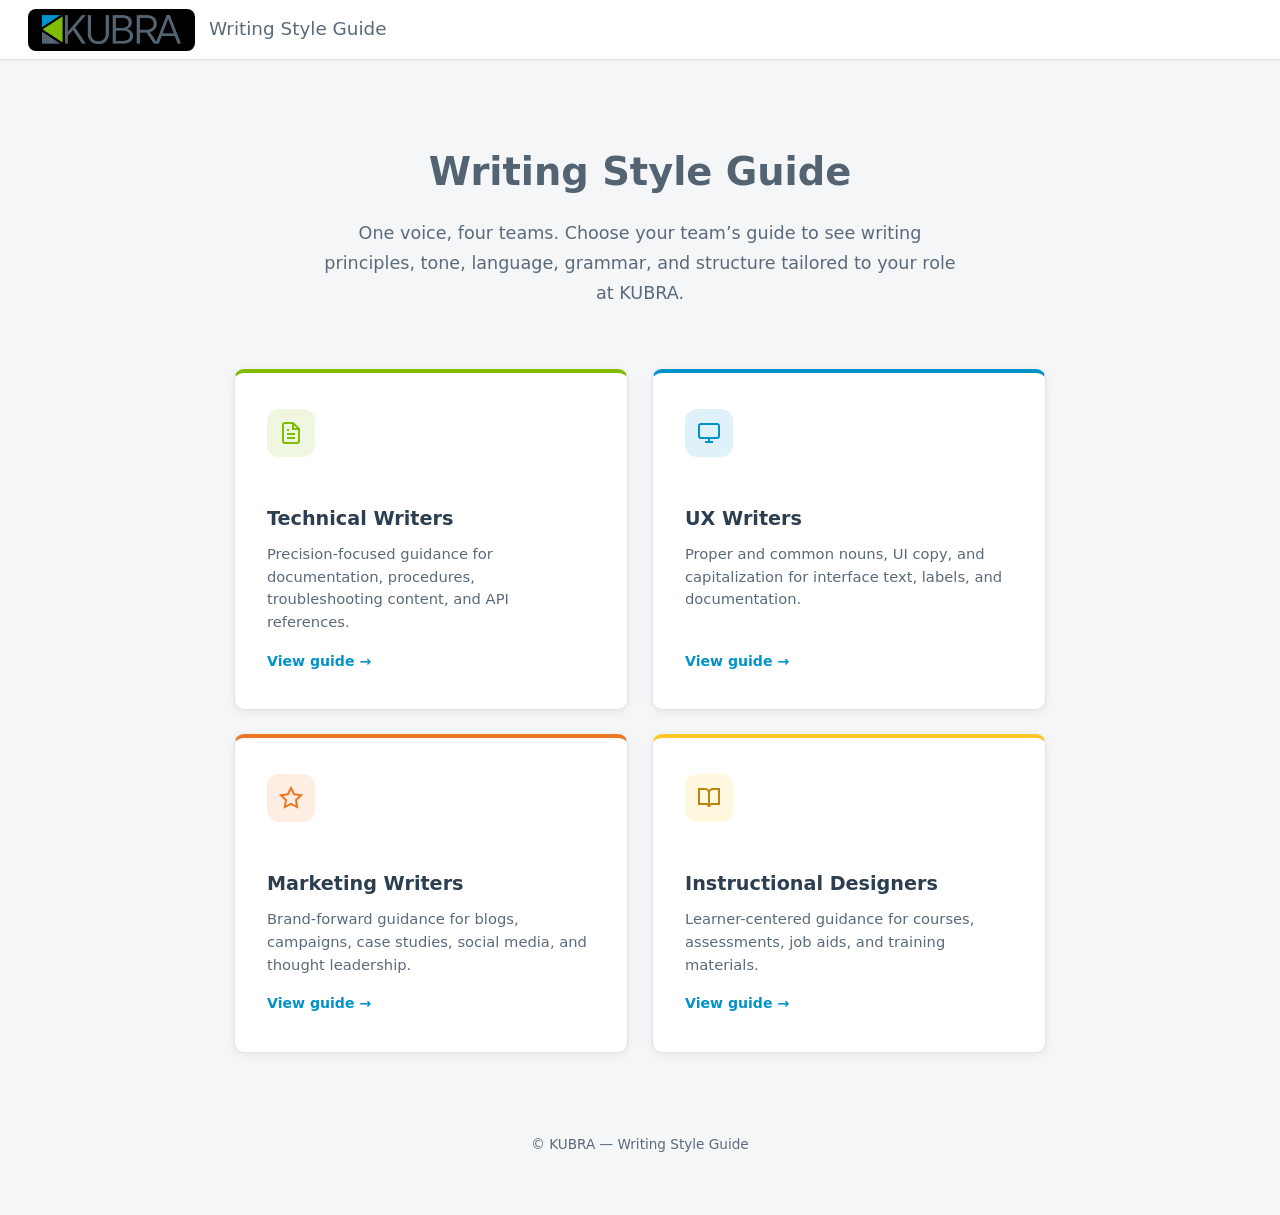
==== commit 0a7005e8: "Testing out new changes" ====
--- a/index.html
+++ b/index.html
@@ -9,12 +9,10 @@
 <body class="hub-body">
     <header class="hub-header">
         <div class="hub-header__logo">
-            <svg viewBox="0 0 40 36" width="32" height="28" aria-hidden="true">
-                <polygon points="20,0 0,12 0,24 20,12" fill="#82BC00" />
-                <polygon points="20,0 40,12 40,24 20,12" fill="#0093C9" />
-                <polygon points="20,12 0,24 20,36 40,24" fill="#536372" />
-            </svg>
-            <span>KUBRA <em>Writing Style Guide</em></span>
+            <span class="brand-logo-wrap">
+                <img class="brand-logo" src="images/kubra-logo.png" alt="KUBRA" width="140" height="36" />
+            </span>
+            <span class="hub-header__title"><em>Writing Style Guide</em></span>
         </div>
     </header>
 
@@ -38,7 +36,7 @@
                 <svg width="24" height="24" viewBox="0 0 24 24" fill="none" stroke="currentColor" stroke-width="2"><rect x="2" y="3" width="20" height="14" rx="2" ry="2"/><line x1="8" y1="21" x2="16" y2="21"/><line x1="12" y1="17" x2="12" y2="21"/></svg>
             </div>
             <h2>UX Writers</h2>
-            <p>Concise, user-centered guidance for interface copy, microcopy, error messages, and in-app content.</p>
+            <p>Proper and common nouns, UI copy, and capitalization for interface text, labels, and documentation.</p>
             <span class="hub-card__link">View guide &rarr;</span>
         </a>
 
--- a/style.css
+++ b/style.css
@@ -71,13 +71,38 @@
 .hub-header__logo {
     display: flex;
     align-items: center;
-    gap: 10px;
+    gap: 14px;
     font-size: 1.15rem;
     font-weight: 600;
     color: var(--gray);
 }
 
-.hub-header__logo em {
+/* Official KUBRA wordmark (PNG) — black background in asset */
+.brand-logo-wrap {
+    display: inline-flex;
+    align-items: center;
+    flex-shrink: 0;
+    background: #000;
+    border-radius: 8px;
+    padding: 6px 14px;
+    line-height: 0;
+}
+
+.brand-logo {
+    display: block;
+    height: 28px;
+    width: auto;
+    max-width: 200px;
+    object-fit: contain;
+}
+
+.hub-header .brand-logo {
+    height: 30px;
+    max-width: 220px;
+}
+
+.hub-header__logo em,
+.hub-header__title em {
     font-style: normal;
     font-weight: 400;
     color: var(--text-light);
@@ -221,13 +246,14 @@
     opacity: .85;
 }
 
-.top-bar__logo em {
+.top-bar__team-label {
     font-style: normal;
     font-weight: 400;
-    color: var(--text-light);
-}
-
-.top-bar__logo svg {
+    font-size: 1.05rem;
+    color: var(--text-light);
+}
+
+.top-bar__logo .brand-logo-wrap {
     flex-shrink: 0;
 }
 
@@ -702,9 +728,72 @@
     margin: 8px 0 16px;
 }
 
-.styled-list li {
-    margin-bottom: 8px;
+    .styled-list li {
+        margin-bottom: 8px;
+        font-size: .93rem;
+    }
+
+ol.styled-list {
+    list-style: decimal;
+}
+
+/* ---------- Style guide tables (UX terminology) ---------- */
+.sg-table-wrap {
+    overflow-x: auto;
+    margin: 16px 0 24px;
+    border-radius: var(--radius);
+    border: 1px solid #e0e4e8;
+}
+
+.sg-table {
+    width: 100%;
+    min-width: 520px;
+    border-collapse: collapse;
+    font-size: .88rem;
+    line-height: 1.5;
+}
+
+.sg-table th,
+.sg-table td {
+    border-bottom: 1px solid #e0e4e8;
+    padding: 10px 14px;
+    text-align: left;
+    vertical-align: top;
+}
+
+.sg-table th {
+    background: #f0f2f5;
+    font-weight: 600;
+    color: var(--text);
+}
+
+.sg-table tbody tr:last-child td {
+    border-bottom: none;
+}
+
+.sg-table tbody tr:nth-child(even) {
+    background: #fafbfc;
+}
+
+/* ---------- Blockquote / tip callouts ---------- */
+.sg-quote {
+    margin: 16px 0;
+    padding: 14px 18px;
+    border-left: 4px solid var(--blue);
+    background: #f0f7ff;
+    border-radius: 0 var(--radius) var(--radius) 0;
     font-size: .93rem;
+}
+
+.sg-quote--ok {
+    border-left-color: var(--green);
+    background: #f4fae6;
+}
+
+.sg-hr {
+    border: none;
+    border-top: 1px solid #e0e4e8;
+    margin: 36px 0;
 }
 
 /* ---------- Callouts ---------- */
@@ -989,8 +1078,11 @@
         padding: 0 10px;
     }
 
-    .top-bar__logo span {
-        font-size: .95rem;
+    .top-bar__team-label {
+        font-size: .9rem;
+        max-width: 140px;
+        overflow: hidden;
+        text-overflow: ellipsis;
     }
 
     .hub-hero {
@@ -1094,6 +1186,22 @@
         font-size: 10pt;
         color: var(--text-light);
     }
+
+    .print-header__brand {
+        display: inline-block;
+        background: #000;
+        border-radius: 8px;
+        padding: 8px 18px;
+        margin-bottom: 14px;
+    }
+
+    .print-header__logo {
+        display: block;
+        height: 38px;
+        width: auto;
+        max-width: 220px;
+        object-fit: contain;
+    }
 }
 
 .print-header {
